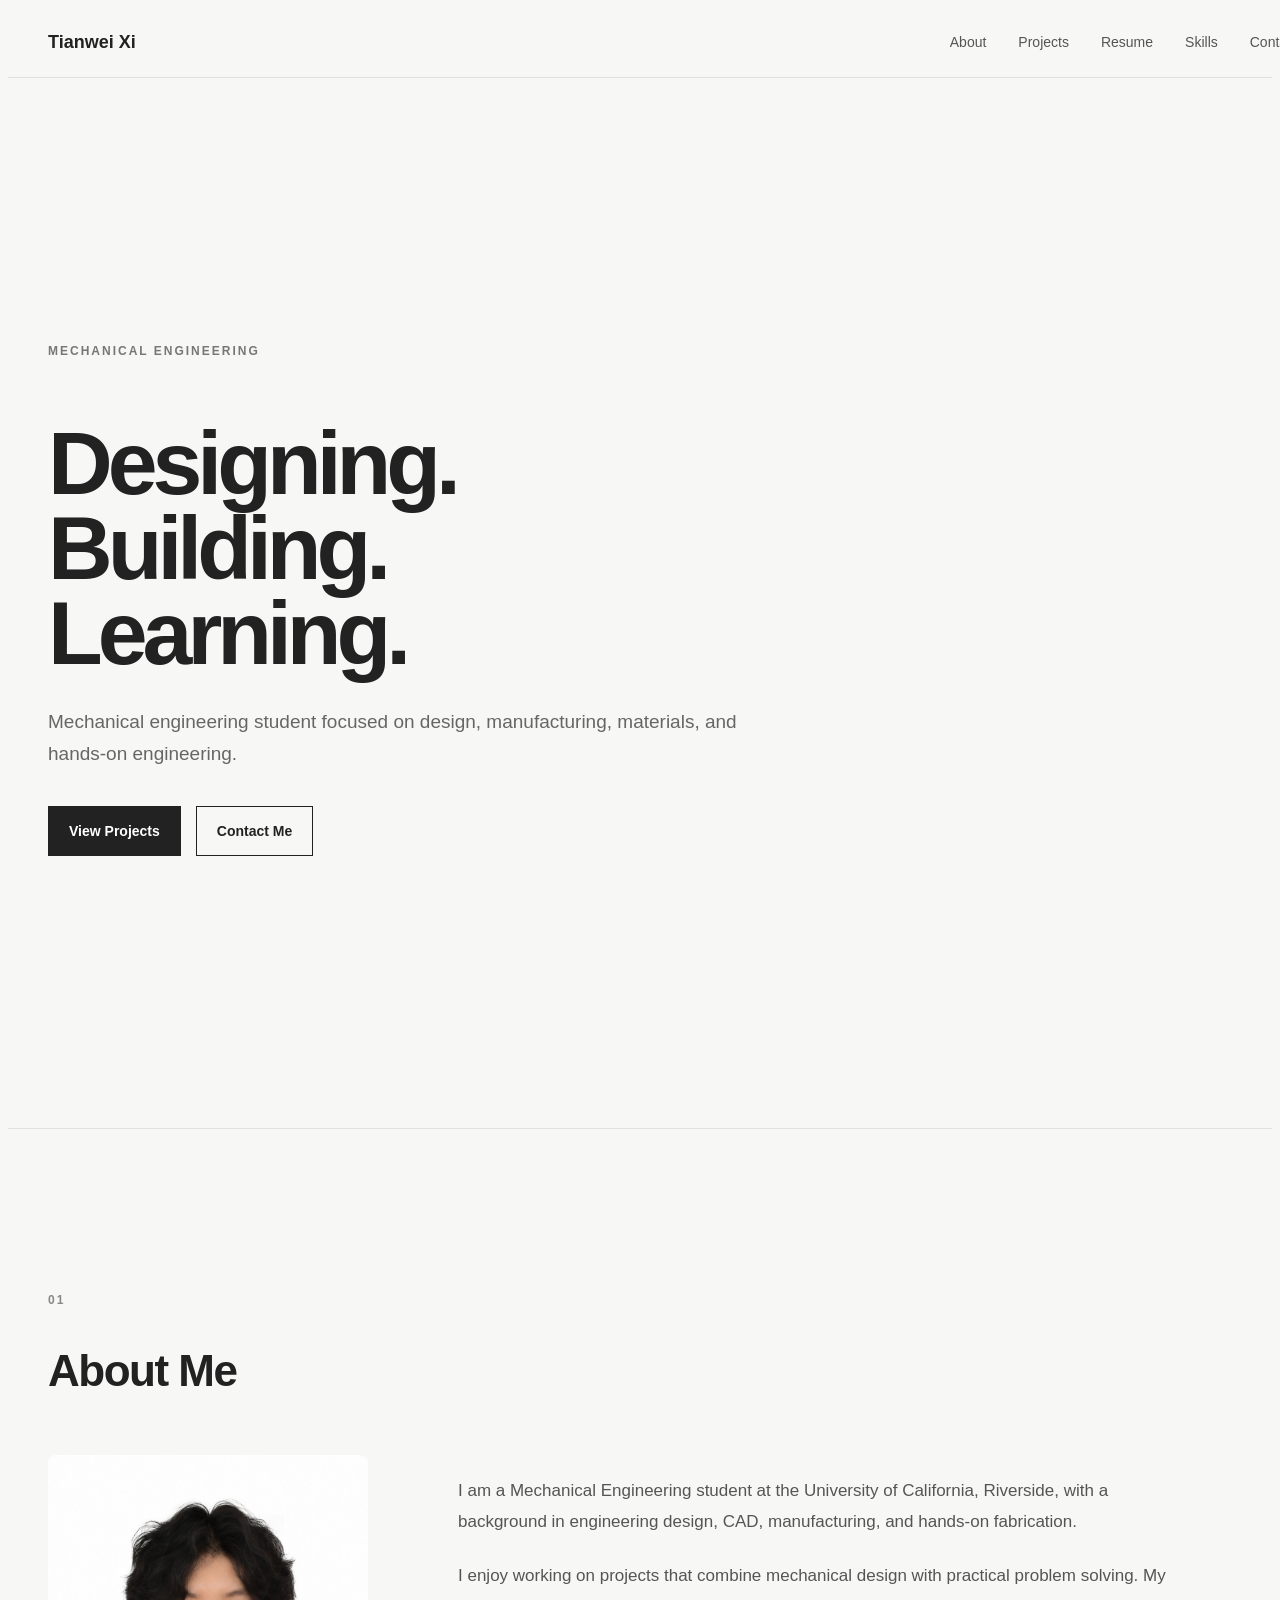
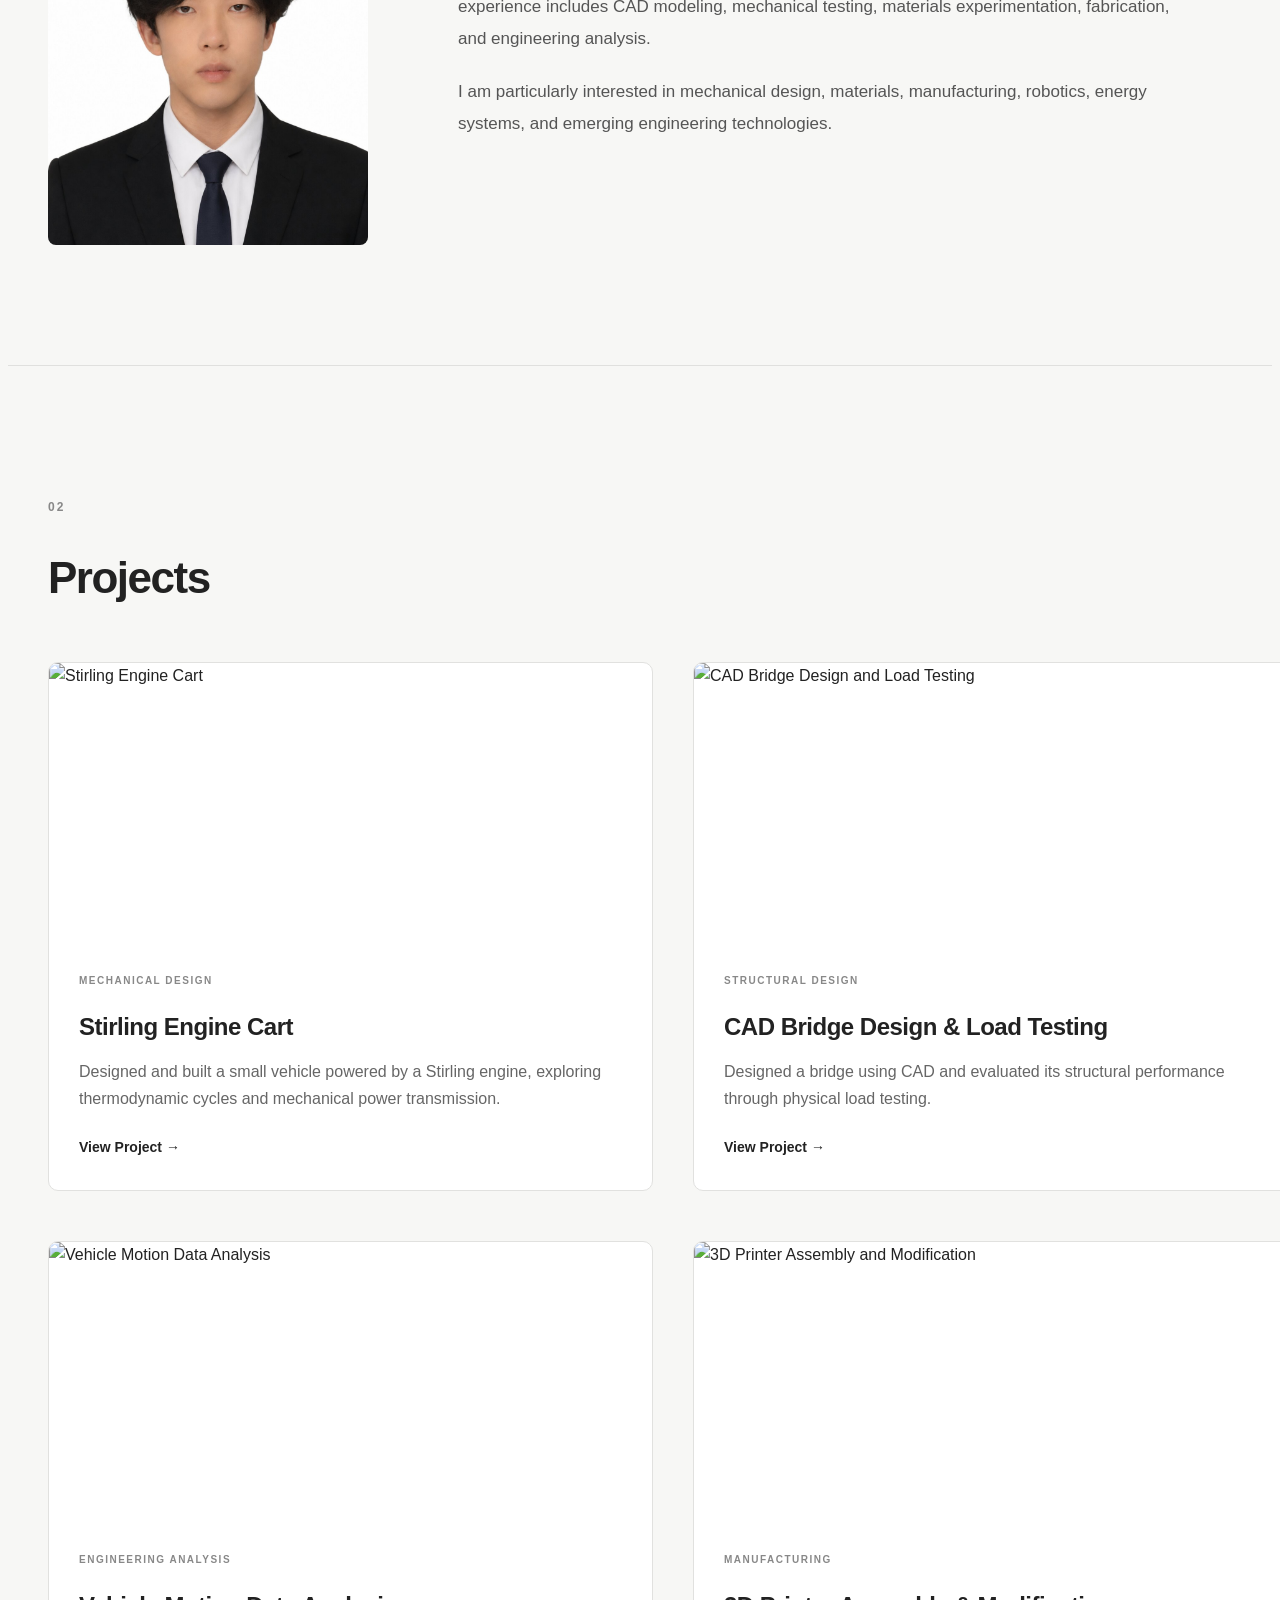
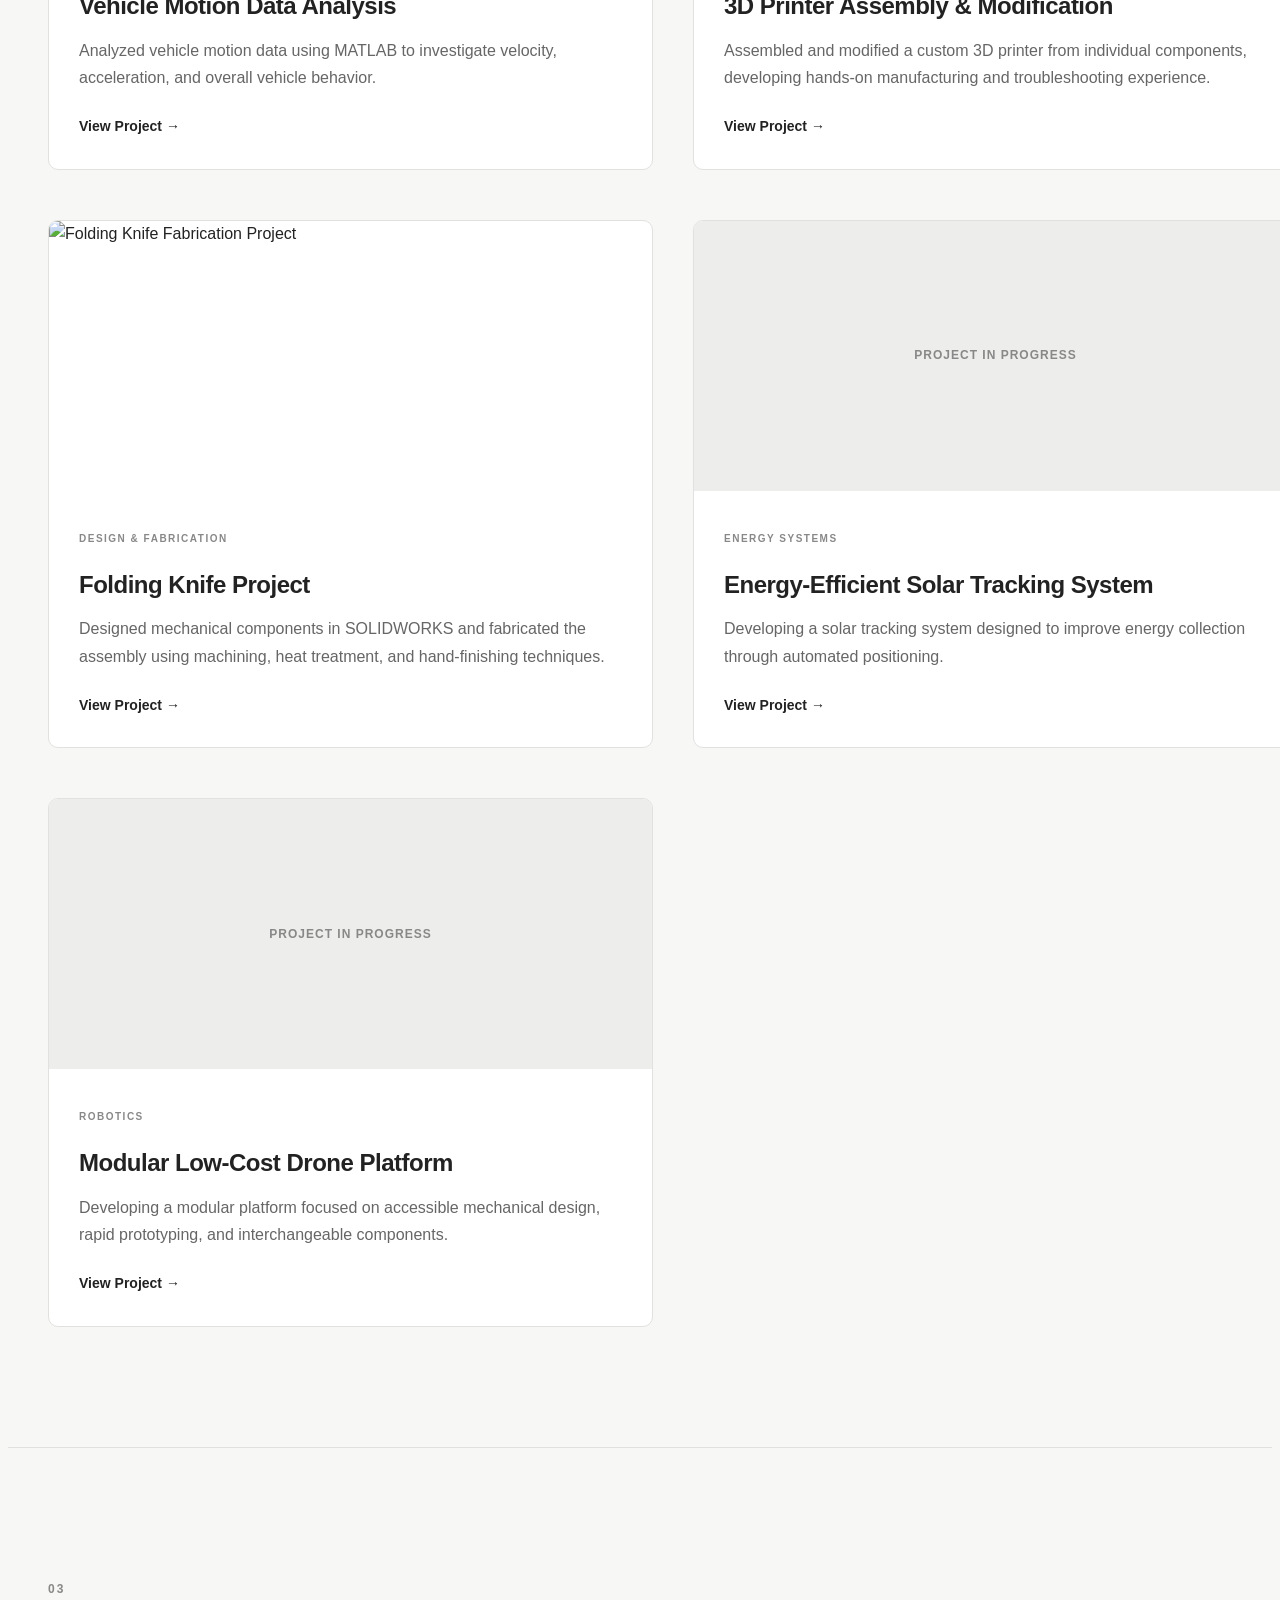
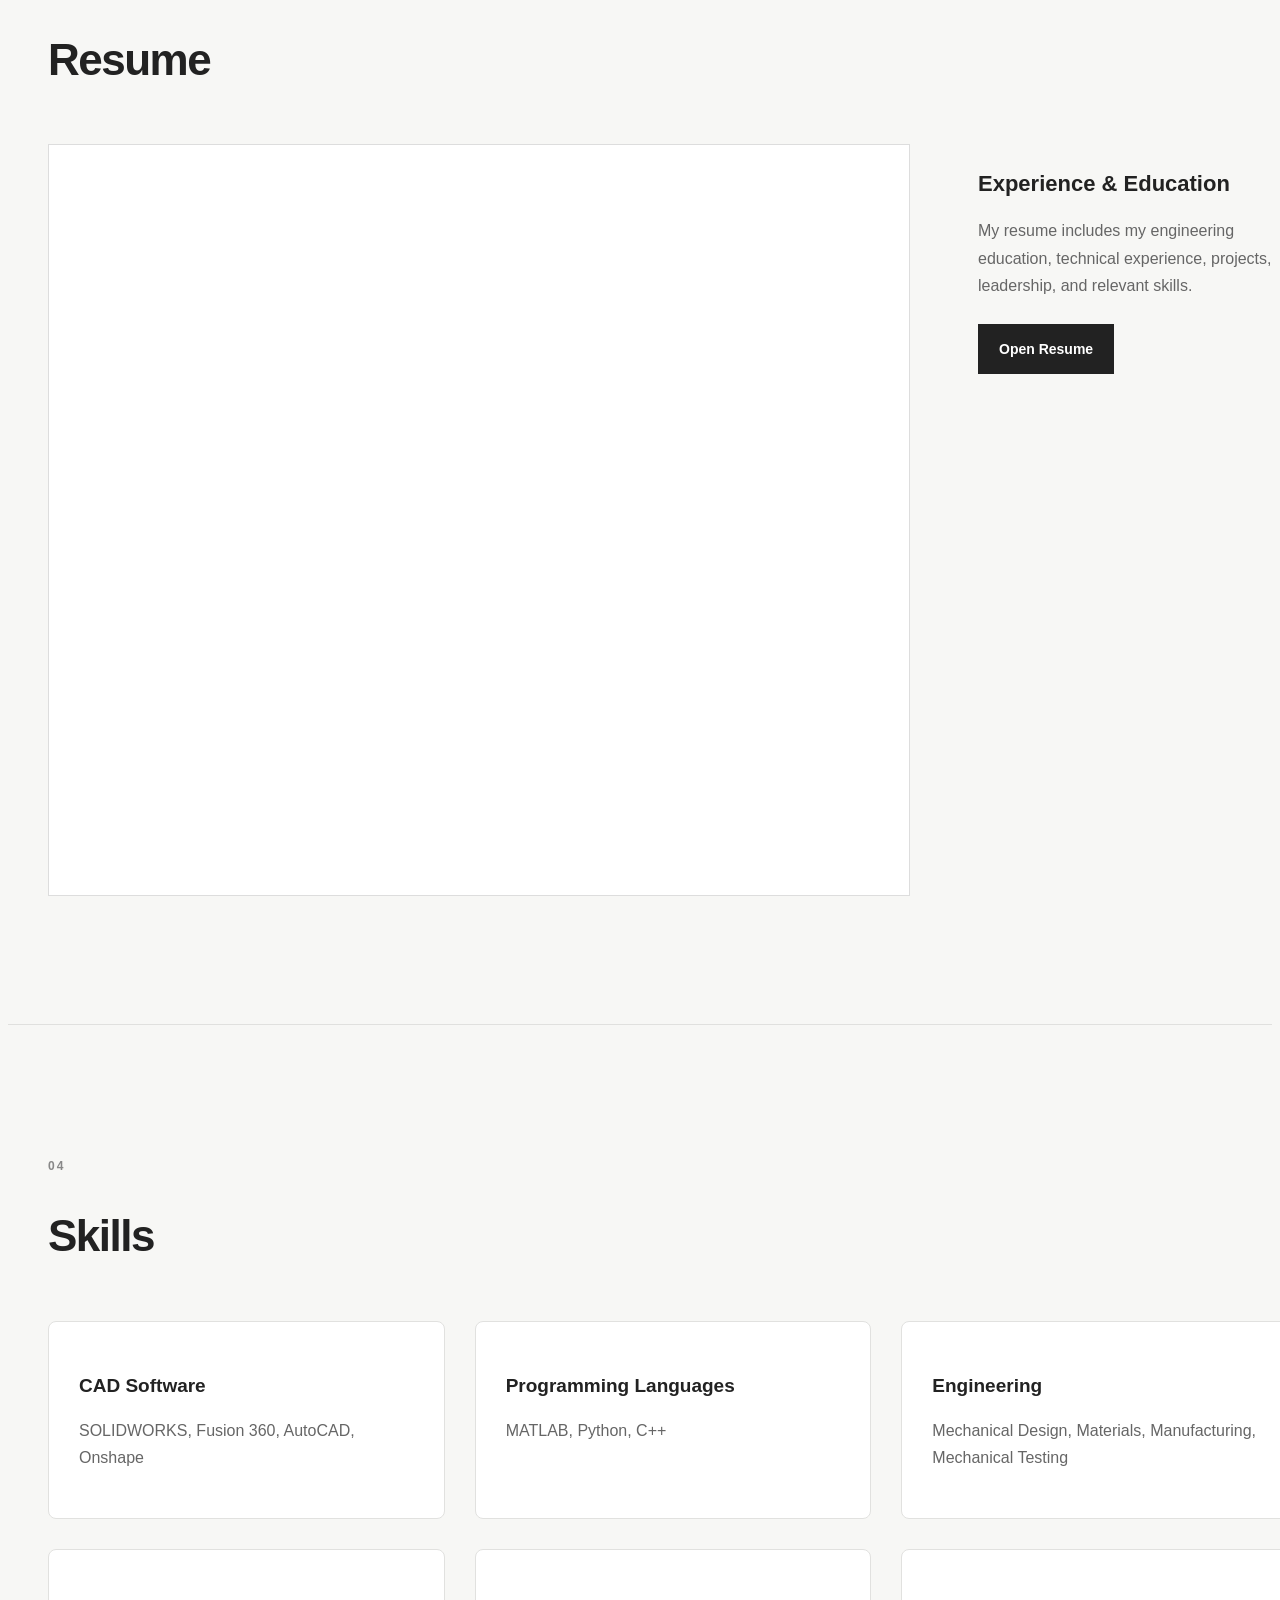
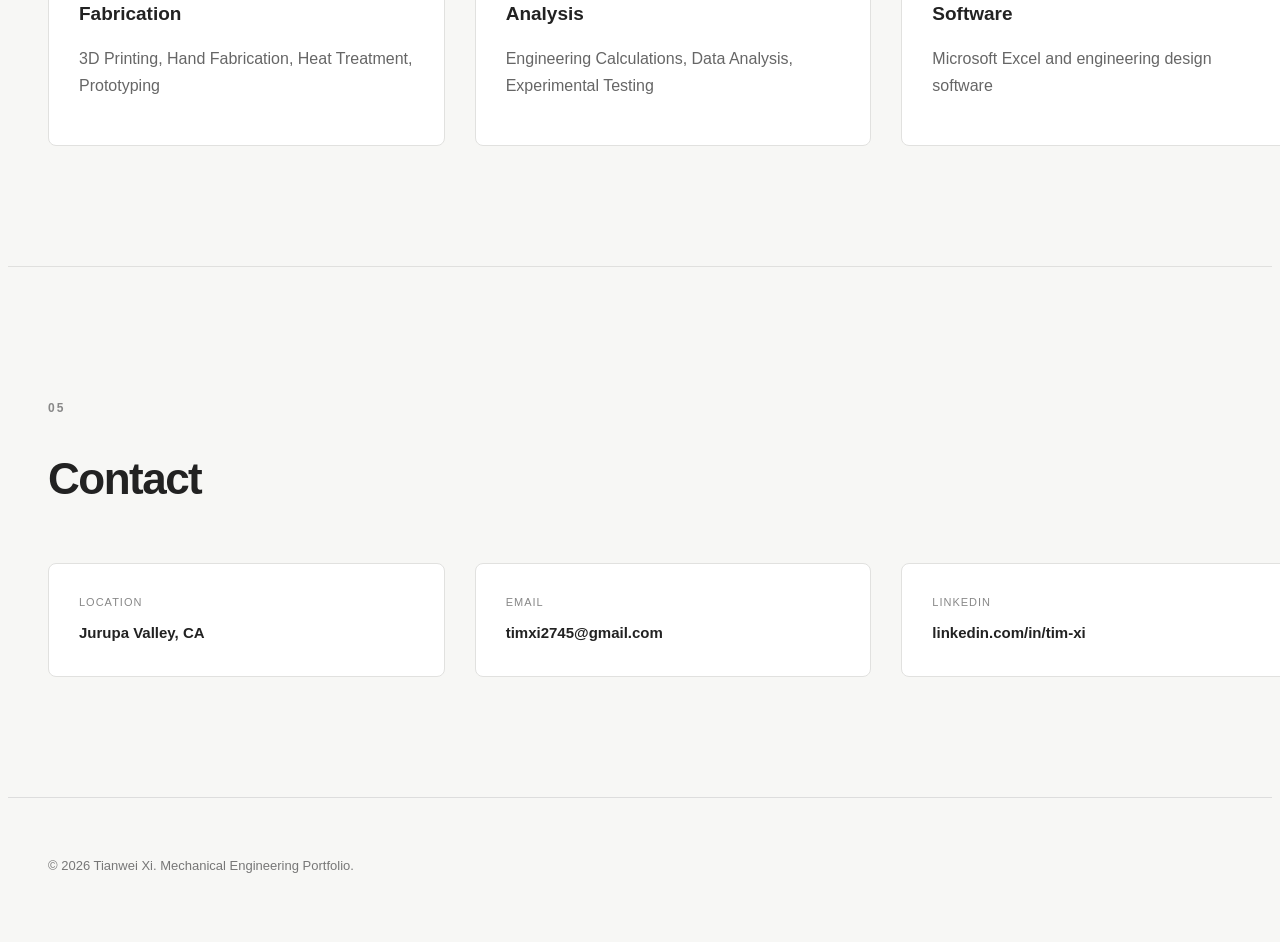
==== index.html @ 566b8630 "Update contact links in index.html" ====
<!DOCTYPE html>
<html lang="en">

<head>
    <meta charset="UTF-8">
    <meta name="viewport" content="width=device-width, initial-scale=1.0">

    <title>Tianwei Xi | Mechanical Engineering</title>

    <link rel="stylesheet" href="style.css">
</head>


<body>


    <!-- =========================
         NAVIGATION
    ========================== -->

    <nav>

        <div class="nav-container">

            <a href="#" class="logo">
                Tianwei Xi
            </a>

            <div class="nav-links">

                <a href="#about">About</a>
                <a href="#projects">Projects</a>
                <a href="#resume">Resume</a>
                <a href="#skills">Skills</a>
                <a href="#contact">Contact</a>

            </div>

        </div>

    </nav>


    <!-- =========================
         HERO
    ========================== -->

    <header class="hero">

        <div class="container">

            <div class="hero-content">

                <p class="eyebrow">
                    MECHANICAL ENGINEERING
                </p>

                <h1>
                    Designing.<br>
                    Building.<br>
                    Learning.
                </h1>

                <p class="hero-description">
                    Mechanical engineering student focused on design,
                    manufacturing, materials, and hands-on engineering.
                </p>

                <div class="hero-buttons">

                    <a href="#projects" class="button button-primary">
                        View Projects
                    </a>

                    <a href="#contact" class="button button-secondary">
                        Contact Me
                    </a>

                </div>

            </div>

        </div>

    </header>


    <main>


        <!-- =========================
             ABOUT
        ========================== -->

        <section id="about" class="about-section">

            <div class="container">

                <div class="section-heading">

                    <p class="section-number">
                        01
                    </p>

                    <h2>
                        About Me
                    </h2>

                </div>


                <div class="about-grid">


                    <div class="about-image-container">

                        <img
                            src="images/headshot.jpg"
                            alt="Tianwei Xi"
                            class="about-image"
                        >

                    </div>


                    <div class="about-text">

                        <p>
                            I am a Mechanical Engineering student at the
                            University of California, Riverside, with a
                            background in engineering design, CAD,
                            manufacturing, and hands-on fabrication.
                        </p>

                        <p>
                            I enjoy working on projects that combine
                            mechanical design with practical problem
                            solving. My experience includes CAD modeling,
                            mechanical testing, materials experimentation,
                            fabrication, and engineering analysis.
                        </p>

                        <p>
                            I am particularly interested in mechanical
                            design, materials, manufacturing, robotics,
                            energy systems, and emerging engineering
                            technologies.
                        </p>

                    </div>

                </div>

            </div>

        </section>


        <!-- =========================
             PROJECTS
        ========================== -->

        <section id="projects" class="projects-section">

            <div class="container">

                <div class="section-heading">

                    <p class="section-number">
                        02
                    </p>

                    <h2>
                        Projects
                    </h2>

                </div>


                <div class="projects-grid">


                    <!-- STIRLING ENGINE -->

                    <a
                        href="projects/stirling-engine.html"
                        class="project-card"
                    >

                        <img
                            src="images/stirling-engine.jpg"
                            alt="Stirling Engine Cart"
                        >

                        <div class="project-card-content">

                            <p class="project-category">
                                MECHANICAL DESIGN
                            </p>

                            <h3>
                                Stirling Engine Cart
                            </h3>

                            <p>
                                Designed and built a small vehicle powered
                                by a Stirling engine, exploring thermodynamic
                                cycles and mechanical power transmission.
                            </p>

                            <span class="project-link">
                                View Project →
                            </span>

                        </div>

                    </a>


                    <!-- BRIDGE -->

                    <a
                        href="projects/bridge-design.html"
                        class="project-card"
                    >

                        <img
                            src="images/bridge-design.jpg"
                            alt="CAD Bridge Design and Load Testing"
                        >

                        <div class="project-card-content">

                            <p class="project-category">
                                STRUCTURAL DESIGN
                            </p>

                            <h3>
                                CAD Bridge Design & Load Testing
                            </h3>

                            <p>
                                Designed a bridge using CAD and evaluated
                                its structural performance through physical
                                load testing.
                            </p>

                            <span class="project-link">
                                View Project →
                            </span>

                        </div>

                    </a>


                    <!-- VEHICLE MOTION -->

                    <a
                        href="projects/vehicle-motion.html"
                        class="project-card"
                    >

                        <img
                            src="images/vehicle-motion.jpg"
                            alt="Vehicle Motion Data Analysis"
                        >

                        <div class="project-card-content">

                            <p class="project-category">
                                ENGINEERING ANALYSIS
                            </p>

                            <h3>
                                Vehicle Motion Data Analysis
                            </h3>

                            <p>
                                Analyzed vehicle motion data using MATLAB
                                to investigate velocity, acceleration,
                                and overall vehicle behavior.
                            </p>

                            <span class="project-link">
                                View Project →
                            </span>

                        </div>

                    </a>


                    <!-- 3D PRINTER -->

                    <a
                        href="projects/3d-printer.html"
                        class="project-card"
                    >

                        <img
                            src="images/3d-printer.jpg"
                            alt="3D Printer Assembly and Modification"
                        >

                        <div class="project-card-content">

                            <p class="project-category">
                                MANUFACTURING
                            </p>

                            <h3>
                                3D Printer Assembly & Modification
                            </h3>

                            <p>
                                Assembled and modified a custom 3D printer
                                from individual components, developing
                                hands-on manufacturing and troubleshooting
                                experience.
                            </p>

                            <span class="project-link">
                                View Project →
                            </span>

                        </div>

                    </a>


                    <!-- FOLDING KNIFE -->

                    <a
                        href="projects/folding-knife.html"
                        class="project-card"
                    >

                        <img
                            src="images/folding-knife.jpg"
                            alt="Folding Knife Fabrication Project"
                        >

                        <div class="project-card-content">

                            <p class="project-category">
                                DESIGN & FABRICATION
                            </p>

                            <h3>
                                Folding Knife Project
                            </h3>

                            <p>
                                Designed mechanical components in
                                SOLIDWORKS and fabricated the assembly
                                using machining, heat treatment, and
                                hand-finishing techniques.
                            </p>

                            <span class="project-link">
                                View Project →
                            </span>

                        </div>

                    </a>


                    <!-- SOLAR TRACKER -->

                    <a
                        href="projects/solar-tracker.html"
                        class="project-card"
                    >

                        <div class="project-placeholder">
                            PROJECT IN PROGRESS
                        </div>

                        <div class="project-card-content">

                            <p class="project-category">
                                ENERGY SYSTEMS
                            </p>

                            <h3>
                                Energy-Efficient Solar Tracking System
                            </h3>

                            <p>
                                Developing a solar tracking system designed
                                to improve energy collection through
                                automated positioning.
                            </p>

                            <span class="project-link">
                                View Project →
                            </span>

                        </div>

                    </a>


                    <!-- DRONE -->

                    <a
                        href="projects/modular-drone.html"
                        class="project-card"
                    >

                        <div class="project-placeholder">
                            PROJECT IN PROGRESS
                        </div>

                        <div class="project-card-content">

                            <p class="project-category">
                                ROBOTICS
                            </p>

                            <h3>
                                Modular Low-Cost Drone Platform
                            </h3>

                            <p>
                                Developing a modular platform focused on
                                accessible mechanical design, rapid
                                prototyping, and interchangeable components.
                            </p>

                            <span class="project-link">
                                View Project →
                            </span>

                        </div>

                    </a>


                </div>

            </div>

        </section>


        <!-- =========================
             RESUME
        ========================== -->

        <section id="resume" class="resume-section">

            <div class="container">

                <div class="section-heading">

                    <p class="section-number">
                        03
                    </p>

                    <h2>
                        Resume
                    </h2>

                </div>


                <div class="resume-grid">

                    <div class="resume-preview">

                        <iframe
                            src="resume.pdf"
                            title="Tianwei Xi Resume"
                        ></iframe>

                    </div>


                    <div class="resume-info">

                        <h3>
                            Experience & Education
                        </h3>

                        <p>
                            My resume includes my engineering education,
                            technical experience, projects, leadership,
                            and relevant skills.
                        </p>

                        <a
                            href="resume.pdf"
                            target="_blank"
                            class="button button-primary"
                        >
                            Open Resume
                        </a>

                    </div>

                </div>

            </div>

        </section>


        <!-- =========================
             SKILLS
        ========================== -->

        <section id="skills" class="skills-section">

            <div class="container">

                <div class="section-heading">

                    <p class="section-number">
                        04
                    </p>

                    <h2>
                        Skills
                    </h2>

                </div>


                <div class="skills-grid">


                    <div class="skill-box">

                        <h3>
                            CAD Software
                        </h3>

                        <p>
                            SOLIDWORKS, Fusion 360, AutoCAD, Onshape
                        </p>

                    </div>


                    <div class="skill-box">

                        <h3>
                            Programming Languages
                        </h3>

                        <p>
                            MATLAB, Python, C++
                        </p>

                    </div>


                    <div class="skill-box">

                        <h3>
                            Engineering
                        </h3>

                        <p>
                            Mechanical Design, Materials, Manufacturing,
                            Mechanical Testing
                        </p>

                    </div>


                    <div class="skill-box">

                        <h3>
                            Fabrication
                        </h3>

                        <p>
                            3D Printing, Hand Fabrication, Heat Treatment,
                            Prototyping
                        </p>

                    </div>


                    <div class="skill-box">

                        <h3>
                            Analysis
                        </h3>

                        <p>
                            Engineering Calculations, Data Analysis,
                            Experimental Testing
                        </p>

                    </div>


                    <div class="skill-box">

                        <h3>
                            Software
                        </h3>

                        <p>
                            Microsoft Excel and engineering design software
                        </p>

                    </div>


                </div>

            </div>

        </section>


        <!-- =========================
             CONTACT
        ========================== -->

        <section id="contact" class="contact-section">

            <div class="container">

                <div class="section-heading">

                    <p class="section-number">
                        05
                    </p>

                    <h2>
                        Contact
                    </h2>

                </div>


                <div class="contact-grid">


                    <a
                        href="https://www.google.com/maps/place/Jurupa+Valley,+CA/@33.9920238,-117.5011037,18279m/data=!3m2!1e3!4b1!4m6!3m5!1s0x80dcb46627f19865:0x9295cb6b5871d666!8m2!3d33.9942737!4d-117.4971606!16s%2Fm%2F0gh6pqy?entry=ttu&g_ep=EgoyMDI2MDkyMC4wIKXMDSoASAFQAw%3D%3D"
                        class="contact-item"
                    >

                        <span>
                            Location
                        </span>

                        <strong>
                            Jurupa Valley, CA
                        </strong>

                    </a>


                    <a
                        href="mailto:timxi2745@gmail.com"
                        target="_blank"
                        class="contact-item"
                    >

                        <span>
                            Email
                        </span>

                        <strong>
                            timxi2745@gmail.com
                        </strong>

                    </a>


                    <a
                        href="https://www.linkedin.com/in/tim-xi/"
                        target="_blank"
                        class="contact-item"
                    >

                        <span>
                            LinkedIn
                        </span>

                        <strong>
                            linkedin.com/in/tim-xi
                        </strong>

                    </a>


                </div>

            </div>

        </section>


    </main>


    <!-- =========================
         FOOTER
    ========================== -->

    <footer>

        <div class="container">

            <p>
                © 2026 Tianwei Xi. Mechanical Engineering Portfolio.
            </p>

        </div>

    </footer>


</body>
</html>
---- style.css ----
```css
/* =========================
   RESET
========================= */

* {
    margin: 0;
    padding: 0;
    box-sizing: border-box;
}

html {
    scroll-behavior: smooth;
    scroll-padding-top: 80px;
}

body {
    font-family: Arial, Helvetica, sans-serif;
    color: #222;
    background: #f7f7f5;
    line-height: 1.6;
}

a {
    color: inherit;
    text-decoration: none;
}

img {
    display: block;
    max-width: 100%;
}


/* =========================
   CONTAINER
========================= */

.container {
    width: 100%;
    max-width: 1250px;
    margin: 0 auto;
    padding-left: 40px;
    padding-right: 40px;
}


/* =========================
   NAVIGATION
========================= */

nav {
    position: sticky;
    top: 0;
    z-index: 1000;

    background: rgba(247, 247, 245, 0.94);
    backdrop-filter: blur(10px);

    border-bottom: 1px solid #e0e0de;
}

.nav-container {
    width: 100%;
    max-width: 1250px;
    margin: 0 auto;

    padding: 20px 40px;

    display: flex;
    justify-content: space-between;
    align-items: center;
}

.logo {
    font-size: 18px;
    font-weight: 700;
}

.nav-links {
    display: flex;
    gap: 32px;
}

.nav-links a {
    position: relative;

    font-size: 14px;
    color: #555;

    transition: color 0.2s ease;
}

.nav-links a::after {
    content: "";

    position: absolute;
    left: 0;
    bottom: -5px;

    width: 0;
    height: 1px;

    background: #222;

    transition: width 0.2s ease;
}

.nav-links a:hover {
    color: #111;
}

.nav-links a:hover::after {
    width: 100%;
}


/* =========================
   HERO
========================= */

.hero {
    min-height: calc(100vh - 70px);

    display: flex;
    align-items: center;

    padding: 100px 0 120px;
}

.hero-content {
    max-width: 1000px;
}

.eyebrow {
    margin-bottom: 20px;

    font-size: 12px;
    font-weight: 700;

    letter-spacing: 2px;

    color: #777;
}

.hero h1 {
    margin-bottom: 30px;

    font-size: clamp(55px, 7vw, 90px);
    line-height: 0.95;

    letter-spacing: -5px;
}

.hero-description {
    max-width: 720px;

    margin-bottom: 35px;

    font-size: 19px;
    line-height: 1.7;

    color: #666;
}

.hero-buttons {
    display: flex;
    gap: 15px;
    flex-wrap: wrap;
}


/* =========================
   BUTTONS
========================= */

.button {
    display: inline-block;

    padding: 13px 20px;

    font-size: 14px;
    font-weight: 600;

    border: 1px solid #222;

    transition:
        background 0.2s ease,
        color 0.2s ease,
        transform 0.2s ease;
}

.button-primary {
    background: #222;
    color: white;
}

.button-primary:hover {
    background: #444;
    transform: translateY(-2px);
}

.button-secondary {
    background: transparent;
    color: #222;
}

.button-secondary:hover {
    background: #222;
    color: white;
    transform: translateY(-2px);
}


/* =========================
   SECTIONS
========================= */

section {
    padding: 120px 0;
}

.section-heading {
    margin-bottom: 60px;
}

.section-number {
    margin-bottom: 8px;

    font-size: 12px;
    font-weight: 700;

    letter-spacing: 2px;

    color: #888;
}

.section-heading h2 {
    font-size: 44px;
    line-height: 1.1;

    letter-spacing: -1.5px;
}


/* =========================
   ABOUT
========================= */

.about-section {
    padding-top: 150px;

    border-top: 1px solid #e0e0de;
}

.about-grid {
    display: grid;

    grid-template-columns: 320px minmax(0, 1fr);

    column-gap: 90px;

    align-items: start;
}

.about-image-container {
    width: 320px;
}

.about-image {
    width: 320px;
    height: 390px;

    object-fit: cover;

    border-radius: 8px;
}

.about-text {
    max-width: 720px;

    padding-top: 3px;
}

.about-text p {
    margin-bottom: 22px;

    font-size: 17px;
    line-height: 1.85;

    color: #555;
}


/* =========================
   PROJECTS
========================= */

.projects-section {
    border-top: 1px solid #e0e0de;
}

.projects-grid {
    display: grid;

    grid-template-columns: repeat(2, minmax(0, 1fr));

    column-gap: 40px;
    row-gap: 50px;
}

.project-card {
    overflow: hidden;

    background: white;

    border: 1px solid #e1e1df;
    border-radius: 10px;

    transition:
        transform 0.25s ease,
        box-shadow 0.25s ease;
}

.project-card:hover {
    transform: translateY(-5px);

    box-shadow:
        0 15px 35px rgba(0, 0, 0, 0.08);
}

.project-card img,
.project-placeholder {
    width: 100%;
    height: 270px;

    object-fit: cover;
}

.project-placeholder {
    display: flex;
    align-items: center;
    justify-content: center;

    background: #ededeb;

    font-size: 12px;
    font-weight: 600;
    letter-spacing: 1px;

    color: #888;
}

.project-card-content {
    padding: 30px;
}

.project-category {
    margin-bottom: 10px;

    font-size: 10px;
    font-weight: 700;

    letter-spacing: 1.5px;

    color: #888;
}

.project-card h3 {
    margin-bottom: 12px;

    font-size: 24px;
    line-height: 1.2;

    letter-spacing: -0.5px;
}

.project-card p:not(.project-category) {
    margin-bottom: 22px;

    color: #666;
    line-height: 1.7;
}

.project-link {
    font-size: 14px;
    font-weight: 600;
}


/* =========================
   RESUME
========================= */

.resume-section {
    border-top: 1px solid #e0e0de;
}

.resume-grid {
    display: grid;

    grid-template-columns: minmax(0, 1fr) 320px;

    gap: 70px;

    align-items: start;
}

.resume-preview iframe {
    width: 100%;
    height: 750px;

    border: 1px solid #ddd;

    background: white;
}

.resume-info {
    max-width: 320px;
}

.resume-info h3 {
    margin-bottom: 15px;

    font-size: 22px;
}

.resume-info p {
    margin-bottom: 25px;

    color: #666;
    line-height: 1.7;
}


/* =========================
   SKILLS
========================= */

.skills-section {
    border-top: 1px solid #e0e0de;
}

.skills-grid {
    display: grid;

    grid-template-columns: repeat(3, minmax(0, 1fr));

    gap: 30px;
}

.skill-box {
    padding: 30px;

    background: white;

    border: 1px solid #e1e1df;
    border-radius: 8px;
}

.skill-box h3 {
    margin-bottom: 12px;

    font-size: 19px;
}

.skill-box p {
    color: #666;
    line-height: 1.7;
}

.skill-box {
    transition: transform 0.25s ease, box-shadow 0.25s ease;
}

.skill-box:hover {
    transform: translateY(-5px);
    box-shadow: 0 10px 25px rgba(0, 0, 0, 0.08);
}

/* =========================
   CONTACT
========================= */

.contact-section {
    border-top: 1px solid #e0e0de;
}

.contact-grid {
    display: grid;

    grid-template-columns: repeat(3, minmax(0, 1fr));

    gap: 30px;
}

.contact-item {
    padding: 30px;

    background: white;

    border: 1px solid #e1e1df;
    border-radius: 8px;

    transition:
        transform 0.2s ease,
        box-shadow 0.2s ease;
}

.contact-item:hover {
    transform: translateY(-3px);

    box-shadow:
        0 10px 25px rgba(0, 0, 0, 0.06);
}

.contact-item span {
    display: block;

    margin-bottom: 8px;

    font-size: 11px;
    text-transform: uppercase;
    letter-spacing: 1px;

    color: #888;
}

.contact-item strong {
    font-size: 15px;
}


/* =========================
   PROJECT PAGES
========================= */

.project-page {
    width: 100%;
    max-width: 1250px;

    margin: 0 auto;

    padding: 80px 40px 110px;
}

.project-page-header {
    max-width: 1000px;

    margin-bottom: 65px;
}

.project-page-header .eyebrow {
    margin-bottom: 18px;
}

.project-page-header h1 {
    margin-bottom: 22px;

    font-size: clamp(48px, 7vw, 78px);
    line-height: 1;

    letter-spacing: -4px;
}

.project-subtitle {
    max-width: 750px;

    font-size: 19px;
    line-height: 1.7;

    color: #666;
}

.project-main-image {
    width: 100%;

    max-height: 600px;

    margin-bottom: 65px;

    object-fit: cover;

    border-radius: 10px;
}

.project-placeholder-large {
    width: 100%;
    height: 450px;

    margin-bottom: 65px;

    display: flex;
    align-items: center;
    justify-content: center;

    background: #ededeb;

    border-radius: 10px;

    color: #777;
}

.project-details {
    display: grid;

    grid-template-columns: repeat(3, 1fr);

    margin: 60px 0;

    border-top: 1px solid #ccc;
    border-bottom: 1px solid #ccc;
}

.project-detail {
    padding: 22px;

    border-right: 1px solid #ccc;
}

.project-detail:last-child {
    border-right: none;
}

.project-detail span {
    display: block;

    margin-bottom: 5px;

    font-size: 11px;
    text-transform: uppercase;
    letter-spacing: 1px;

    color: #888;
}

.project-detail strong {
    font-size: 15px;
}

.project-page-content {
    max-width: 850px;
}

.project-page section {
    margin-bottom: 60px;

    padding: 0;
}

.project-page section h2 {
    margin-bottom: 18px;

    font-size: 29px;
    line-height: 1.2;

    letter-spacing: -0.8px;
}

.project-page section p {
    color: #555;

    line-height: 1.8;
}

.project-page ul {
    padding-left: 20px;

    color: #555;

    line-height: 1.8;
}

.project-page li + li {
    margin-top: 8px;
}

.project-gallery {
    display: grid;

    grid-template-columns: repeat(2, minmax(0, 1fr));

    gap: 25px;

    margin-top: 30px;
}

.project-gallery img {
    width: 100%;

    border-radius: 8px;
}


/* BACK BUTTON — BOTTOM OF PROJECT PAGE */

.back-link {
    display: inline-block;

    margin-top: 25px;

    padding: 13px 20px;

    border: 1px solid #222;

    font-size: 14px;
    font-weight: 600;

    transition:
        background 0.2s ease,
        color 0.2s ease,
        transform 0.2s ease;
}

.back-link:hover {
    background: #222;
    color: white;

    transform: translateX(-3px);
}


/* =========================
   FOOTER
========================= */

footer {
    padding: 45px 0;

    border-top: 1px solid #ddd;

    color: #777;

    font-size: 13px;
}


/* =========================
   TABLET
========================= */

@media (max-width: 950px) {

    .container {
        padding-left: 30px;
        padding-right: 30px;
    }

    .nav-container {
        padding-left: 30px;
        padding-right: 30px;
    }

    .about-grid {
        grid-template-columns: 280px minmax(0, 1fr);

        column-gap: 55px;
    }

    .about-image-container,
    .about-image {
        width: 280px;
    }

    .about-image {
        height: 350px;
    }

    .resume-grid {
        grid-template-columns: minmax(0, 1fr) 280px;

        gap: 40px;
    }

    .skills-grid {
        grid-template-columns: repeat(2, minmax(0, 1fr));
    }
}


/* =========================
   MOBILE
========================= */

@media (max-width: 700px) {

    .container {
        padding-left: 20px;
        padding-right: 20px;
    }

    .nav-container {
        padding: 18px 20px;
    }

    .nav-links {
        gap: 14px;
    }

    .nav-links a {
        font-size: 12px;
    }

    section {
        padding: 85px 0;
    }

    .about-section {
        padding-top: 100px;
    }

    .section-heading {
        margin-bottom: 40px;
    }

    .section-heading h2 {
        font-size: 36px;
    }

    .hero {
        min-height: auto;

        padding: 100px 0 110px;
    }

    .hero h1 {
        font-size: clamp(48px, 14vw, 70px);

        letter-spacing: -3px;
    }

    .hero-description {
        font-size: 17px;
    }

    .about-grid {
        grid-template-columns: 1fr;

        gap: 40px;
    }

    .about-image-container {
        width: 100%;
    }

    .about-image {
        width: 100%;
        max-width: 320px;

        height: 380px;
    }

    .projects-grid {
        grid-template-columns: 1fr;

        gap: 30px;
    }

    .project-card img,
    .project-placeholder {
        height: 240px;
    }

    .resume-grid {
        grid-template-columns: 1fr;

        gap: 40px;
    }

    .resume-info {
        max-width: none;
    }

    .resume-preview iframe {
        height: 650px;
    }

    .skills-grid {
        grid-template-columns: 1fr;
    }

    .contact-grid {
        grid-template-columns: 1fr;
    }

    .project-page {
        padding: 60px 20px 90px;
    }

    .project-page-header h1 {
        font-size: clamp(42px, 12vw, 60px);

        letter-spacing: -3px;
    }

    .project-details {
        grid-template-columns: 1fr;
    }

    .project-detail {
        border-right: none;
        border-bottom: 1px solid #ccc;
    }

    .project-detail:last-child {
        border-bottom: none;
    }

    .project-gallery {
        grid-template-columns: 1fr;
    }
}
```
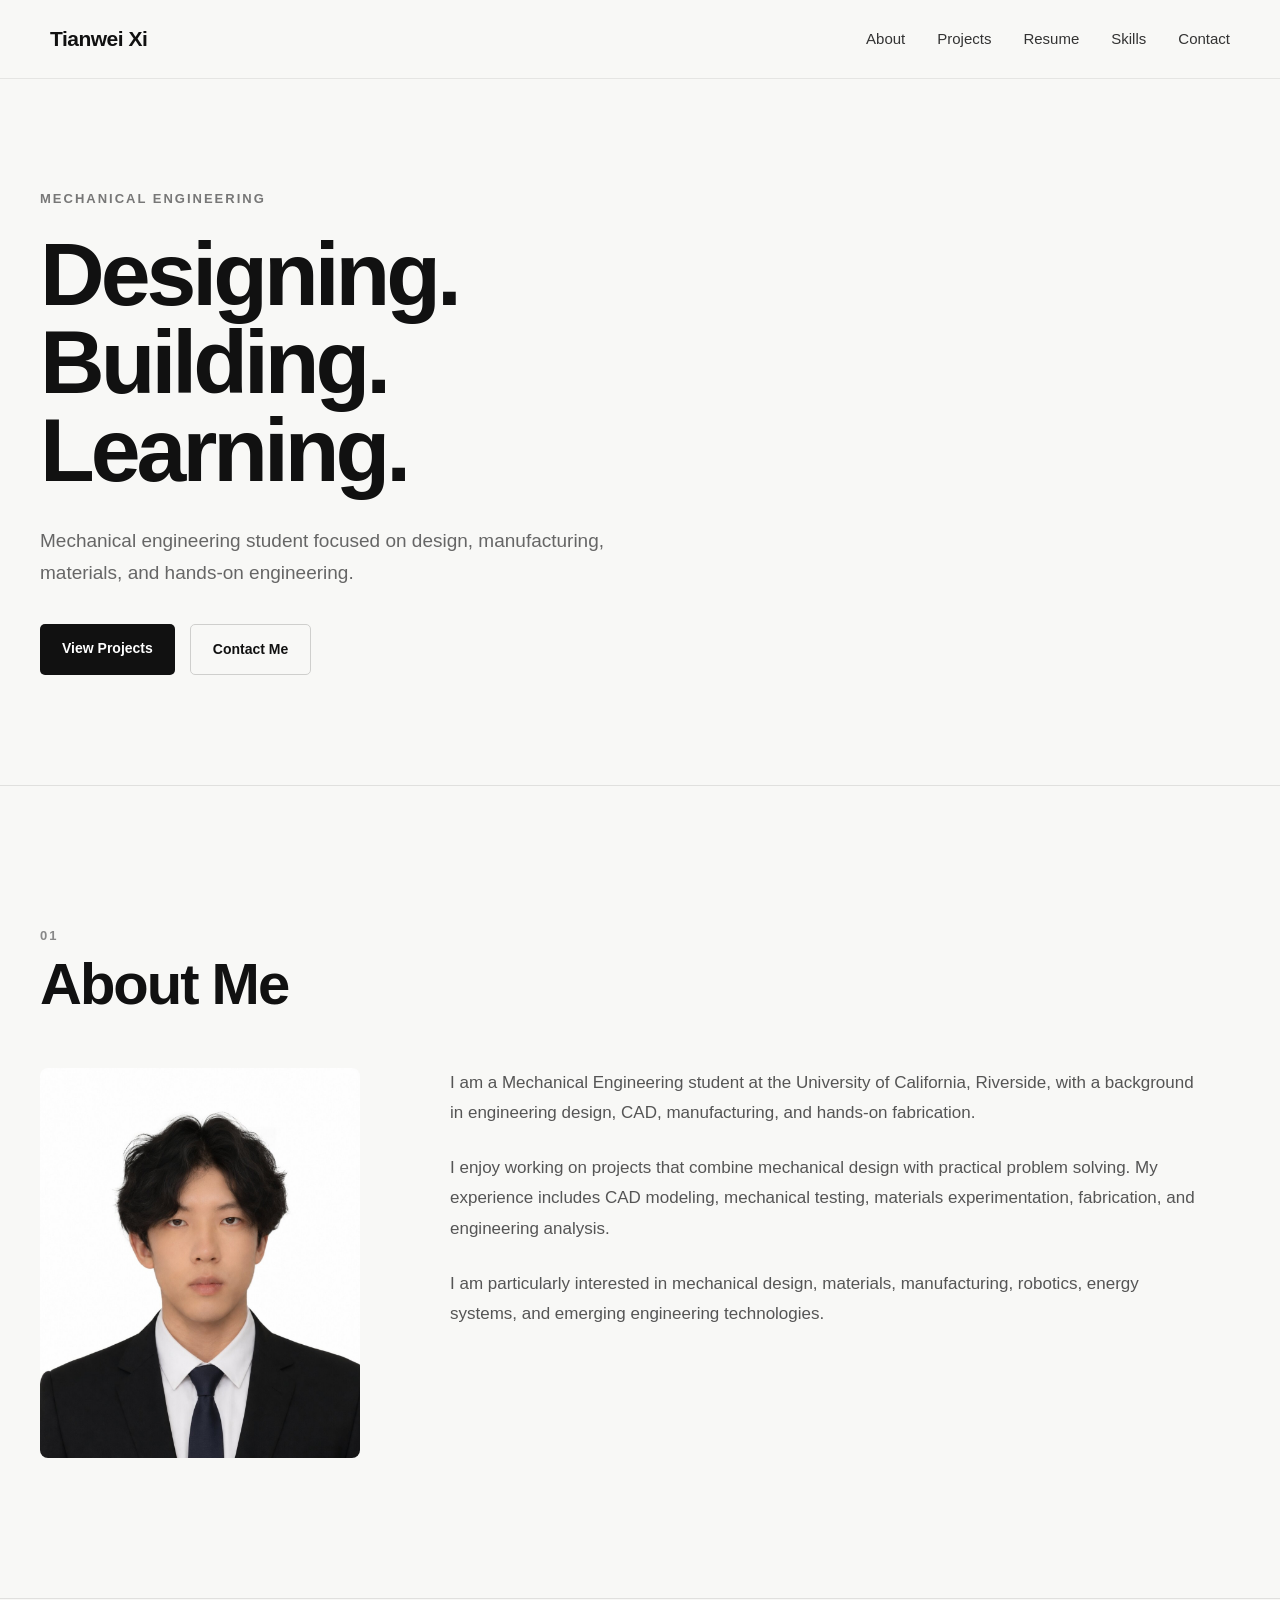
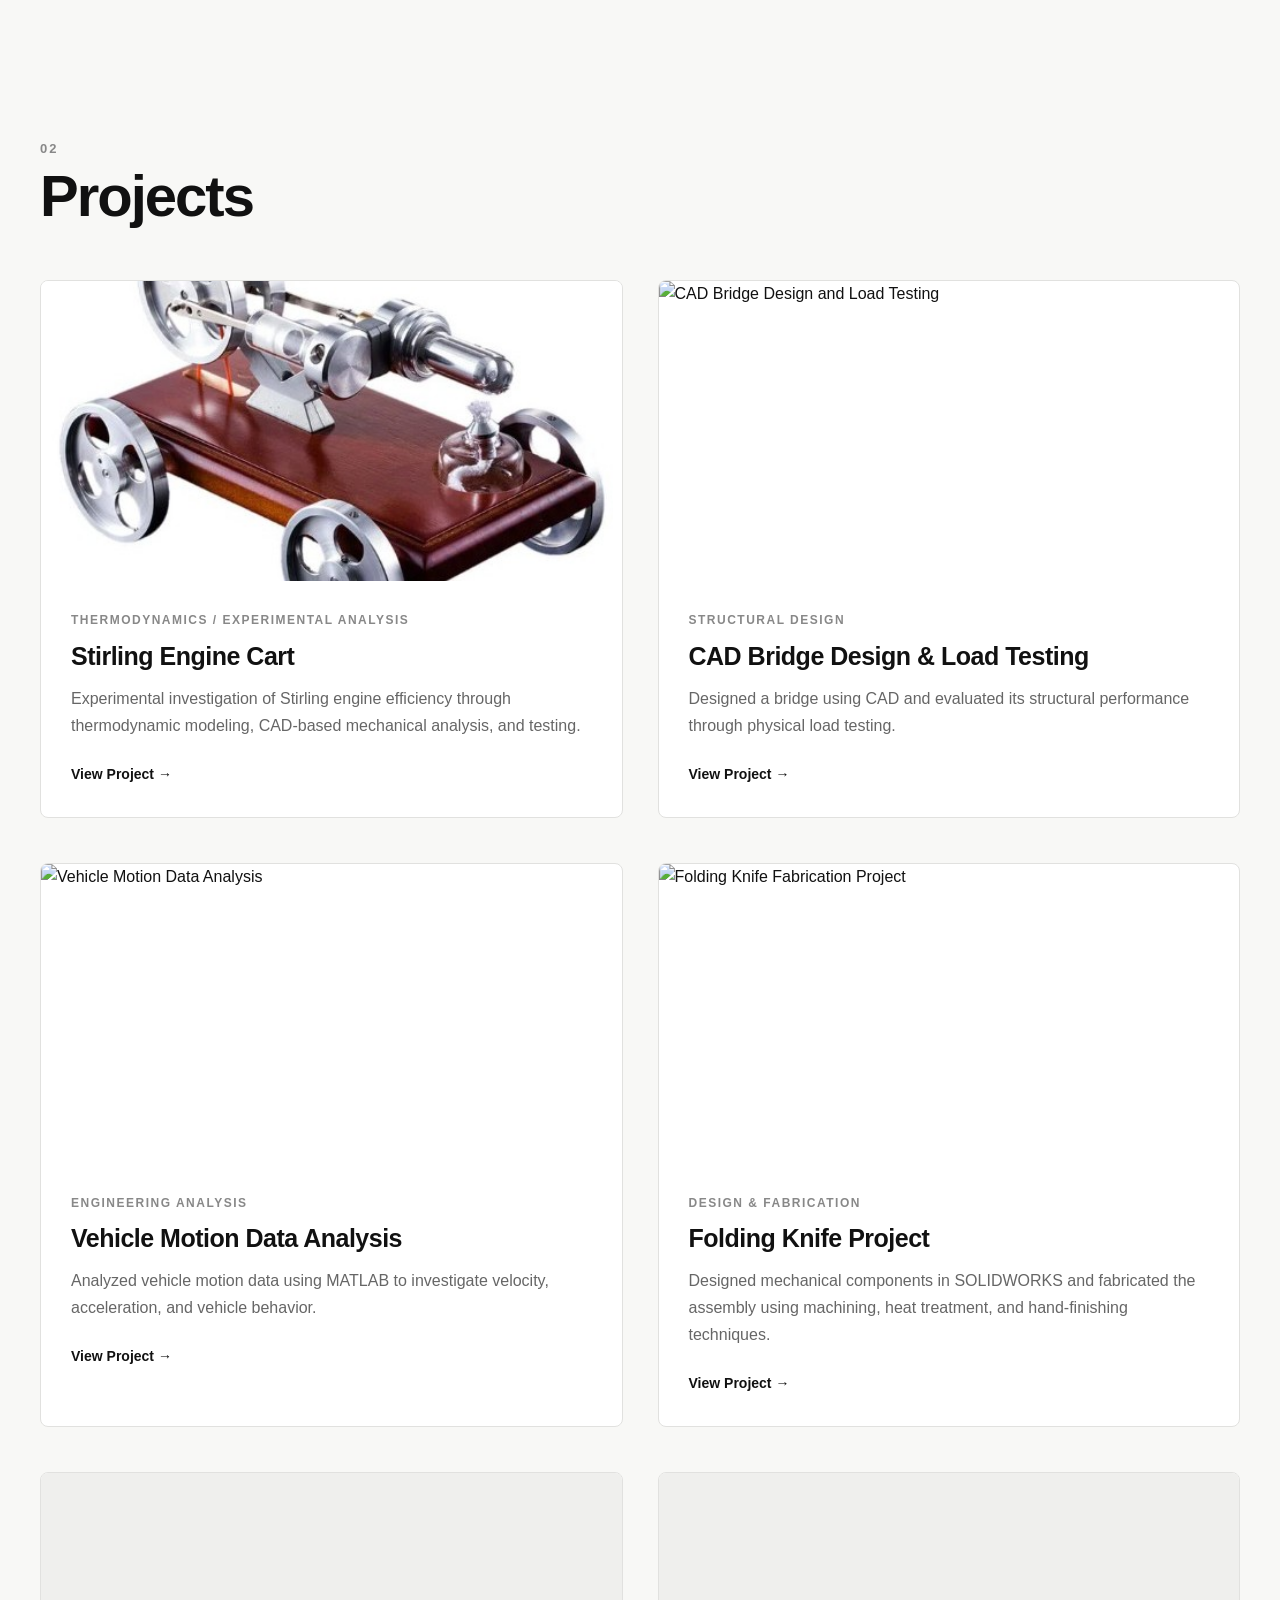
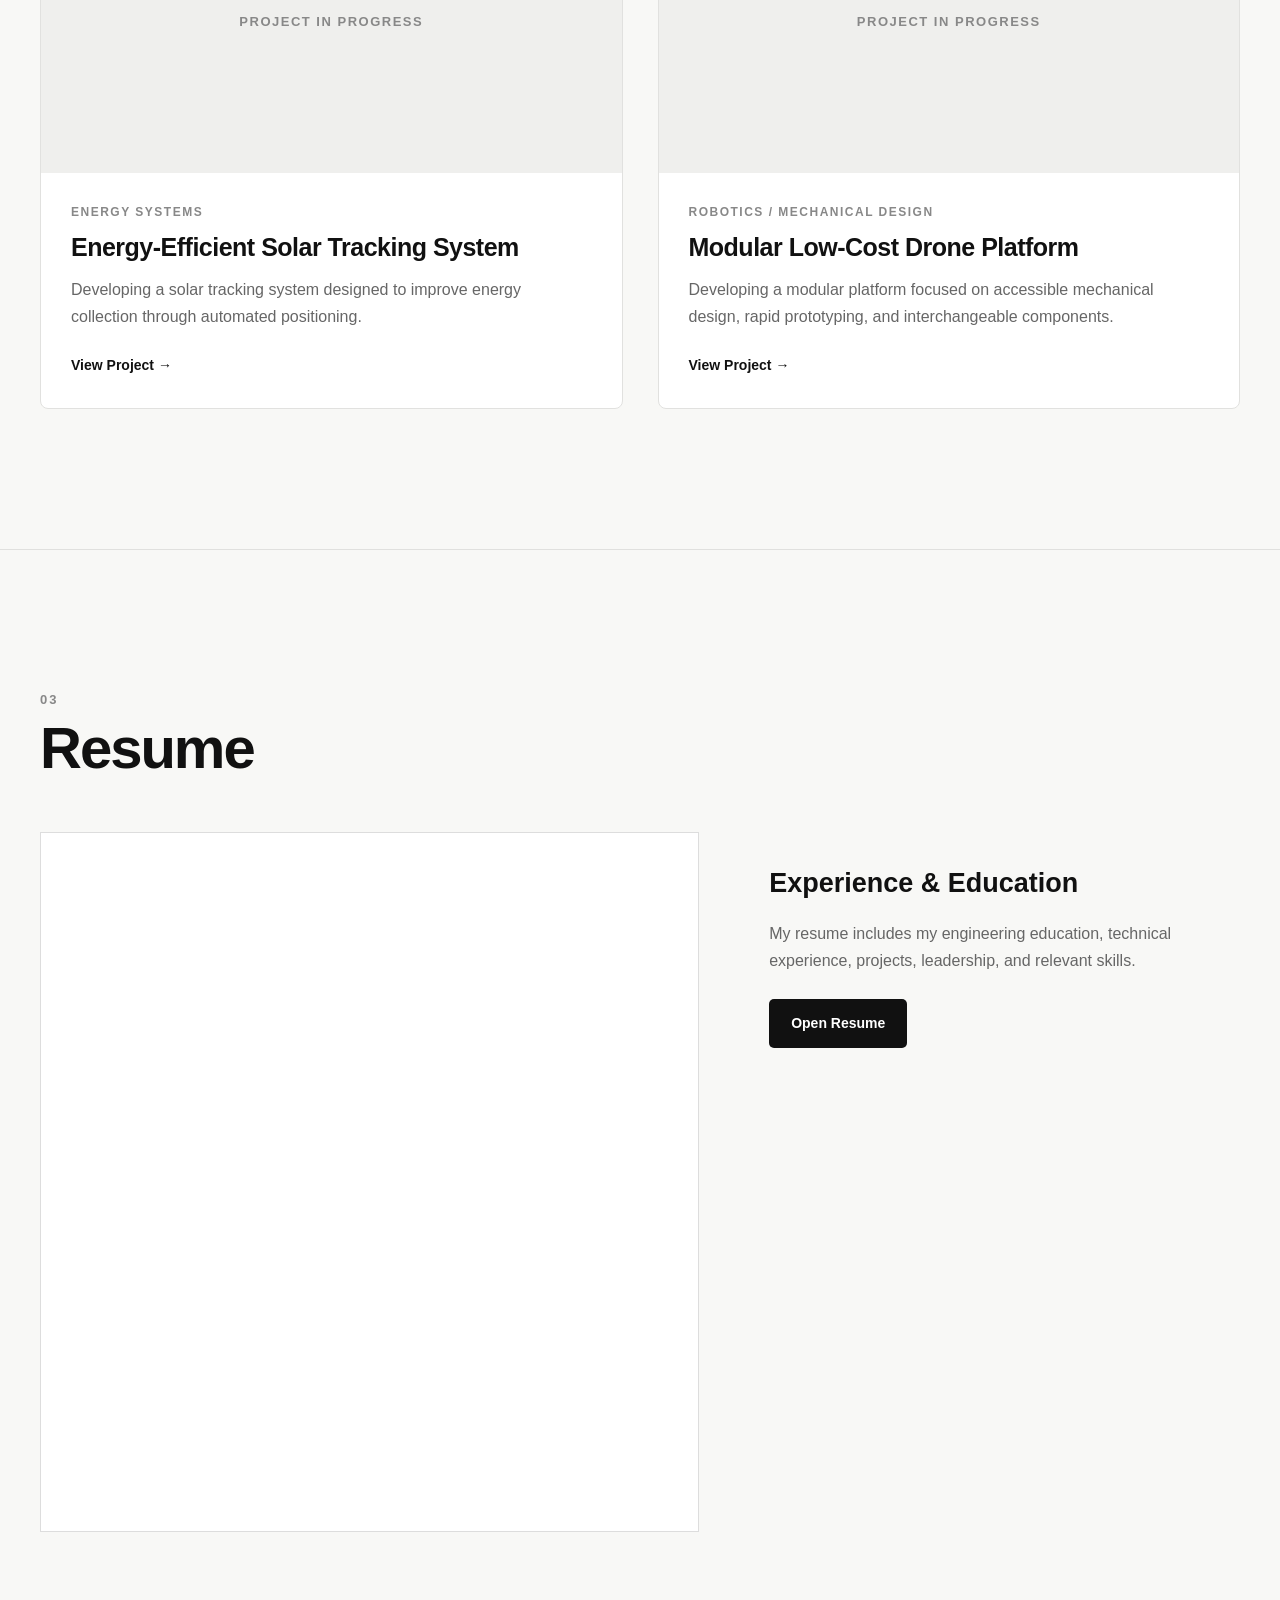
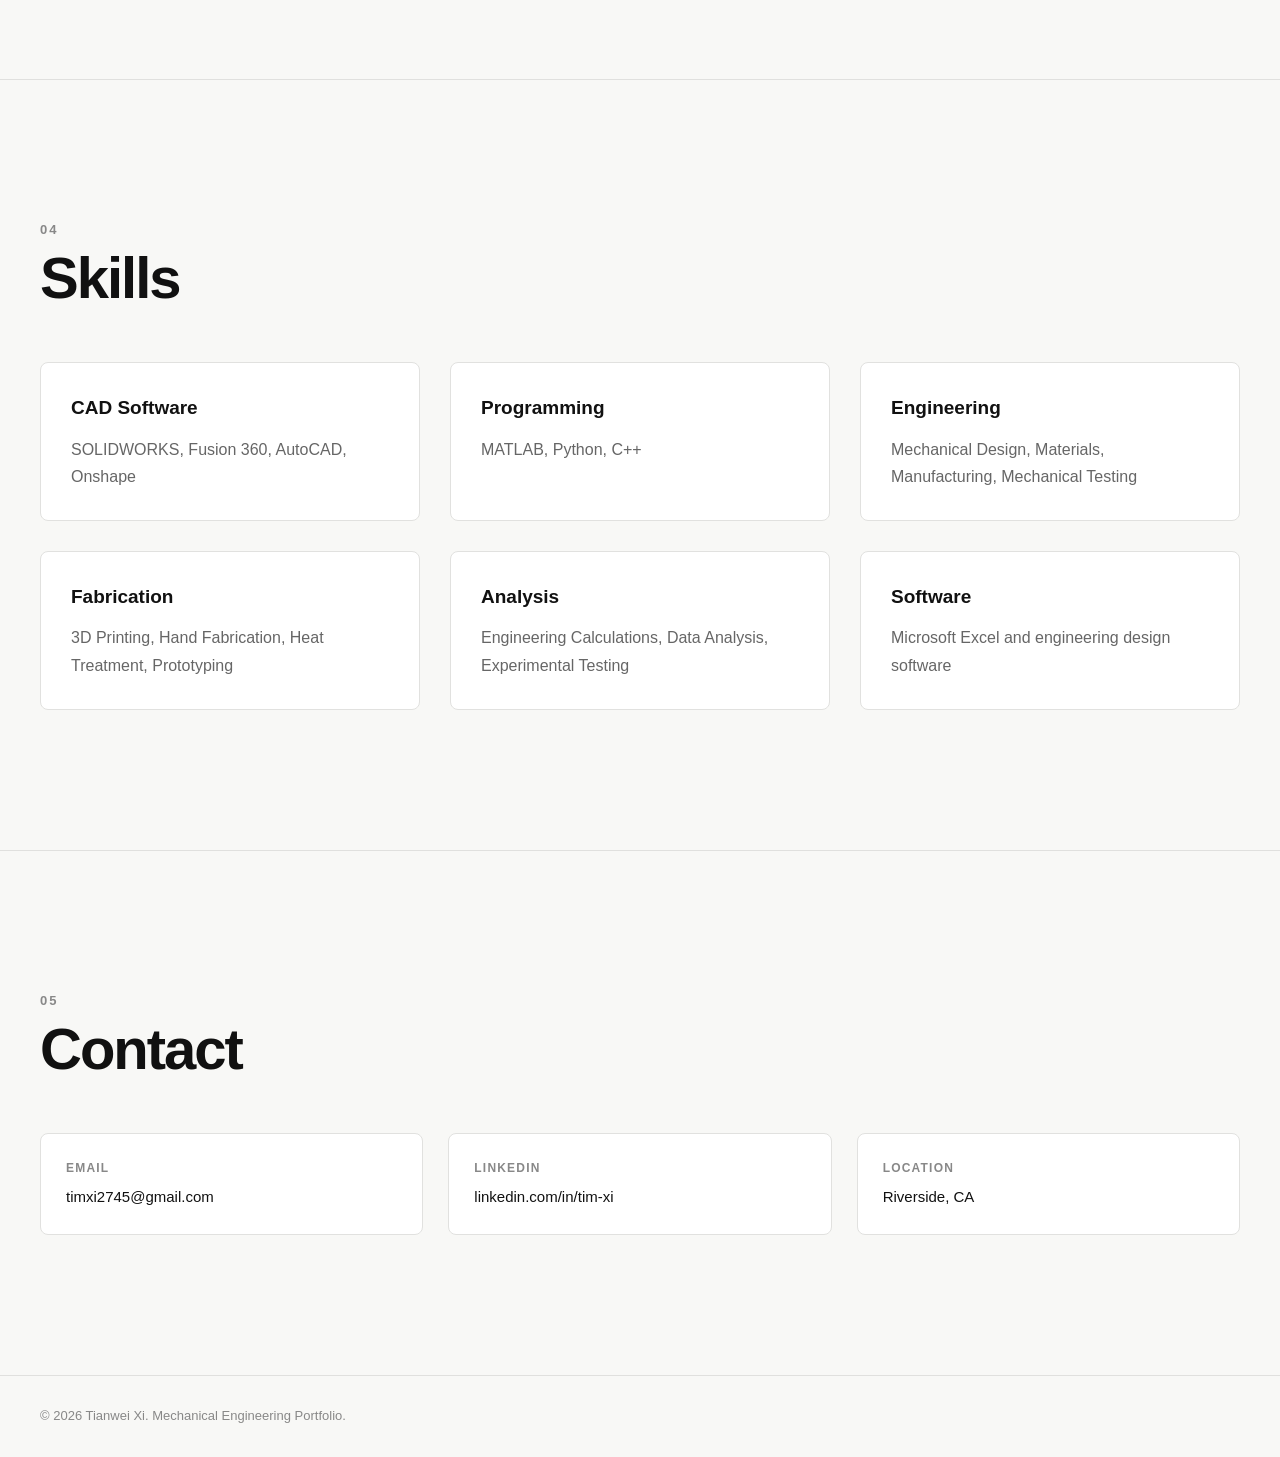
==== commit 6679d6af: "Refactor project details and contact information Updated project descriptions and links in index.htm" ====
--- a/index.html
+++ b/index.html
@@ -10,16 +10,13 @@
     <link rel="stylesheet" href="style.css">
 </head>
 
-
 <body>
-
 
     <!-- =========================
          NAVIGATION
     ========================== -->
 
     <nav>
-
         <div class="nav-container">
 
             <a href="#" class="logo">
@@ -27,17 +24,14 @@
             </a>
 
             <div class="nav-links">
-
                 <a href="#about">About</a>
                 <a href="#projects">Projects</a>
                 <a href="#resume">Resume</a>
                 <a href="#skills">Skills</a>
                 <a href="#contact">Contact</a>
-
             </div>
 
         </div>
-
     </nav>
 
 
@@ -87,7 +81,6 @@
 
     <main>
 
-
         <!-- =========================
              ABOUT
         ========================== -->
@@ -110,7 +103,6 @@
 
 
                 <div class="about-grid">
-
 
                     <div class="about-image-container">
 
@@ -195,7 +187,7 @@
                         <div class="project-card-content">
 
                             <p class="project-category">
-                                MECHANICAL DESIGN
+                                THERMODYNAMICS / EXPERIMENTAL ANALYSIS
                             </p>
 
                             <h3>
@@ -203,9 +195,9 @@
                             </h3>
 
                             <p>
-                                Designed and built a small vehicle powered
-                                by a Stirling engine, exploring thermodynamic
-                                cycles and mechanical power transmission.
+                                Experimental investigation of Stirling engine
+                                efficiency through thermodynamic modeling,
+                                CAD-based mechanical analysis, and testing.
                             </p>
 
                             <span class="project-link">
@@ -225,7 +217,7 @@
                     >
 
                         <img
-                            src="images/bridge-design.jpg"
+                            src="images/bridge.jpg"
                             alt="CAD Bridge Design and Load Testing"
                         >
 
@@ -262,7 +254,7 @@
                     >
 
                         <img
-                            src="images/vehicle-motion.jpg"
+                            src="images/vehicle-matlab.jpg"
                             alt="Vehicle Motion Data Analysis"
                         >
 
@@ -279,45 +271,7 @@
                             <p>
                                 Analyzed vehicle motion data using MATLAB
                                 to investigate velocity, acceleration,
-                                and overall vehicle behavior.
-                            </p>
-
-                            <span class="project-link">
-                                View Project →
-                            </span>
-
-                        </div>
-
-                    </a>
-
-
-                    <!-- 3D PRINTER -->
-
-                    <a
-                        href="projects/3d-printer.html"
-                        class="project-card"
-                    >
-
-                        <img
-                            src="images/3d-printer.jpg"
-                            alt="3D Printer Assembly and Modification"
-                        >
-
-                        <div class="project-card-content">
-
-                            <p class="project-category">
-                                MANUFACTURING
-                            </p>
-
-                            <h3>
-                                3D Printer Assembly & Modification
-                            </h3>
-
-                            <p>
-                                Assembled and modified a custom 3D printer
-                                from individual components, developing
-                                hands-on manufacturing and troubleshooting
-                                experience.
+                                and vehicle behavior.
                             </p>
 
                             <span class="project-link">
@@ -403,7 +357,7 @@
                     </a>
 
 
-                    <!-- DRONE -->
+                    <!-- MODULAR DRONE -->
 
                     <a
                         href="projects/modular-drone.html"
@@ -417,7 +371,7 @@
                         <div class="project-card-content">
 
                             <p class="project-category">
-                                ROBOTICS
+                                ROBOTICS / MECHANICAL DESIGN
                             </p>
 
                             <h3>
@@ -437,7 +391,6 @@
                         </div>
 
                     </a>
-
 
                 </div>
 
@@ -548,7 +501,7 @@
                     <div class="skill-box">
 
                         <h3>
-                            Programming Languages
+                            Programming
                         </h3>
 
                         <p>
@@ -612,7 +565,6 @@
 
                     </div>
 
-
                 </div>
 
             </div>
@@ -645,7 +597,43 @@
 
 
                     <a
-                        href="https://www.google.com/maps/place/Jurupa+Valley,+CA/@33.9920238,-117.5011037,18279m/data=!3m2!1e3!4b1!4m6!3m5!1s0x80dcb46627f19865:0x9295cb6b5871d666!8m2!3d33.9942737!4d-117.4971606!16s%2Fm%2F0gh6pqy?entry=ttu&g_ep=EgoyMDI2MDkyMC4wIKXMDSoASAFQAw%3D%3D"
+                        href="mailto:timxi2745@gmail.com"
+                        class="contact-item"
+                    >
+
+                        <span>
+                            Email
+                        </span>
+
+                        <strong>
+                            timxi2745@gmail.com
+                        </strong>
+
+                    </a>
+
+
+                    <a
+                        href="https://www.linkedin.com/in/tim-xi/"
+                        target="_blank"
+                        rel="noopener noreferrer"
+                        class="contact-item"
+                    >
+
+                        <span>
+                            LinkedIn
+                        </span>
+
+                        <strong>
+                            linkedin.com/in/tim-xi
+                        </strong>
+
+                    </a>
+
+
+                    <a
+                        href="https://www.google.com/maps?sca_esv=610cdee30b62fdb8&rlz=1C1ONGR_enUS1087US1087&biw=2560&bih=1271&output=search&q=riverside+maps&source=lnms&fbs=[base64]&entry=mc&ved=1t:200715&ictx=111"
+                        target="_blank"
+                        rel="noopener noreferrer"
                         class="contact-item"
                     >
 
@@ -654,52 +642,16 @@
                         </span>
 
                         <strong>
-                            Jurupa Valley, CA
+                            Riverside, CA
                         </strong>
 
                     </a>
 
-
-                    <a
-                        href="mailto:timxi2745@gmail.com"
-                        target="_blank"
-                        class="contact-item"
-                    >
-
-                        <span>
-                            Email
-                        </span>
-
-                        <strong>
-                            timxi2745@gmail.com
-                        </strong>
-
-                    </a>
-
-
-                    <a
-                        href="https://www.linkedin.com/in/tim-xi/"
-                        target="_blank"
-                        class="contact-item"
-                    >
-
-                        <span>
-                            LinkedIn
-                        </span>
-
-                        <strong>
-                            linkedin.com/in/tim-xi
-                        </strong>
-
-                    </a>
-
-
                 </div>
 
             </div>
 
         </section>
-
 
     </main>
 
@@ -720,6 +672,5 @@
 
     </footer>
 
-
 </body>
 </html>
--- a/style.css
+++ b/style.css
@@ -1,6 +1,5 @@
-```css
-/* =========================
-   RESET
+/* =========================
+   GLOBAL
 ========================= */
 
 * {
@@ -11,24 +10,22 @@
 
 html {
     scroll-behavior: smooth;
-    scroll-padding-top: 80px;
 }
 
 body {
     font-family: Arial, Helvetica, sans-serif;
-    color: #222;
-    background: #f7f7f5;
+    background: #f8f8f6;
+    color: #111;
     line-height: 1.6;
+}
+
+img {
+    max-width: 100%;
+    display: block;
 }
 
 a {
     color: inherit;
-    text-decoration: none;
-}
-
-img {
-    display: block;
-    max-width: 100%;
 }
 
 
@@ -37,81 +34,62 @@
 ========================= */
 
 .container {
+    width: min(1250px, calc(100% - 80px));
+    margin: 0 auto;
+}
+
+
+/* =========================
+   NAVIGATION
+========================= */
+
+nav {
     width: 100%;
+    padding: 22px 50px;
+    background: #f8f8f6;
+    border-bottom: 1px solid #e5e5e3;
+}
+
+.nav-container {
     max-width: 1250px;
     margin: 0 auto;
-    padding-left: 40px;
-    padding-right: 40px;
-}
-
-
-/* =========================
-   NAVIGATION
-========================= */
-
-nav {
-    position: sticky;
-    top: 0;
-    z-index: 1000;
-
-    background: rgba(247, 247, 245, 0.94);
-    backdrop-filter: blur(10px);
-
-    border-bottom: 1px solid #e0e0de;
-}
-
-.nav-container {
-    width: 100%;
-    max-width: 1250px;
-    margin: 0 auto;
-
-    padding: 20px 40px;
 
     display: flex;
+    align-items: center;
     justify-content: space-between;
-    align-items: center;
 }
 
 .logo {
-    font-size: 18px;
-    font-weight: 700;
+    color: #111;
+    text-decoration: none;
+
+    font-size: 21px;
+    font-weight: 600;
+    letter-spacing: -0.5px;
+
+    white-space: nowrap;
 }
 
 .nav-links {
     display: flex;
+    align-items: center;
     gap: 32px;
 }
 
 .nav-links a {
-    position: relative;
-
-    font-size: 14px;
-    color: #555;
+    color: #333;
+    text-decoration: none;
+
+    font-size: 15px;
+    font-weight: 500;
+
+    white-space: nowrap;
 
     transition: color 0.2s ease;
 }
 
-.nav-links a::after {
-    content: "";
-
-    position: absolute;
-    left: 0;
-    bottom: -5px;
-
-    width: 0;
-    height: 1px;
-
-    background: #222;
-
-    transition: width 0.2s ease;
-}
-
 .nav-links a:hover {
-    color: #111;
-}
-
-.nav-links a:hover::after {
-    width: 100%;
+    color: #000;
 }
 
 
@@ -120,53 +98,50 @@
 ========================= */
 
 .hero {
-    min-height: calc(100vh - 70px);
+    min-height: 650px;
 
     display: flex;
     align-items: center;
 
-    padding: 100px 0 120px;
+    padding: 110px 0;
 }
 
 .hero-content {
-    max-width: 1000px;
+    max-width: 900px;
 }
 
 .eyebrow {
-    margin-bottom: 20px;
-
-    font-size: 12px;
-    font-weight: 700;
-
+    margin-bottom: 22px;
+
+    color: #777;
+
+    font-size: 13px;
+    font-weight: 600;
     letter-spacing: 2px;
-
-    color: #777;
 }
 
 .hero h1 {
     margin-bottom: 30px;
 
-    font-size: clamp(55px, 7vw, 90px);
-    line-height: 0.95;
-
-    letter-spacing: -5px;
+    font-size: clamp(52px, 7vw, 90px);
+    line-height: .98;
+    letter-spacing: -4px;
+    font-weight: 600;
 }
 
 .hero-description {
-    max-width: 720px;
-
+    max-width: 650px;
     margin-bottom: 35px;
+
+    color: #666;
 
     font-size: 19px;
     line-height: 1.7;
-
-    color: #666;
 }
 
 .hero-buttons {
     display: flex;
     gap: 15px;
-    flex-wrap: wrap;
 }
 
 
@@ -177,69 +152,69 @@
 .button {
     display: inline-block;
 
-    padding: 13px 20px;
+    padding: 13px 22px;
+
+    border-radius: 5px;
+
+    text-decoration: none;
 
     font-size: 14px;
     font-weight: 600;
 
-    border: 1px solid #222;
-
     transition:
-        background 0.2s ease,
-        color 0.2s ease,
-        transform 0.2s ease;
+        transform .2s ease,
+        background .2s ease,
+        color .2s ease;
+}
+
+.button:hover {
+    transform: translateY(-2px);
 }
 
 .button-primary {
-    background: #222;
+    background: #111;
     color: white;
 }
 
 .button-primary:hover {
-    background: #444;
-    transform: translateY(-2px);
+    background: #333;
 }
 
 .button-secondary {
     background: transparent;
-    color: #222;
+    color: #111;
+
+    border: 1px solid #cfcfcd;
 }
 
 .button-secondary:hover {
-    background: #222;
-    color: white;
-    transform: translateY(-2px);
-}
-
-
-/* =========================
-   SECTIONS
-========================= */
-
-section {
-    padding: 120px 0;
-}
+    background: #eee;
+}
+
+
+/* =========================
+   SECTION HEADINGS
+========================= */
 
 .section-heading {
-    margin-bottom: 60px;
+    margin-bottom: 55px;
 }
 
 .section-number {
     margin-bottom: 8px;
 
-    font-size: 12px;
-    font-weight: 700;
-
+    color: #888;
+
+    font-size: 13px;
+    font-weight: 600;
     letter-spacing: 2px;
-
-    color: #888;
 }
 
 .section-heading h2 {
-    font-size: 44px;
-    line-height: 1.1;
-
-    letter-spacing: -1.5px;
+    font-size: clamp(38px, 5vw, 58px);
+    line-height: 1;
+    letter-spacing: -2px;
+    font-weight: 600;
 }
 
 
@@ -248,17 +223,15 @@
 ========================= */
 
 .about-section {
-    padding-top: 150px;
-
+    padding: 140px 0;
     border-top: 1px solid #e0e0de;
 }
 
 .about-grid {
     display: grid;
-
-    grid-template-columns: 320px minmax(0, 1fr);
-
-    column-gap: 90px;
+    grid-template-columns: 320px 1fr;
+
+    gap: 90px;
 
     align-items: start;
 }
@@ -277,18 +250,16 @@
 }
 
 .about-text {
-    max-width: 720px;
-
-    padding-top: 3px;
+    max-width: 750px;
 }
 
 .about-text p {
-    margin-bottom: 22px;
+    margin-bottom: 24px;
+
+    color: #555;
 
     font-size: 17px;
-    line-height: 1.85;
-
-    color: #555;
+    line-height: 1.8;
 }
 
 
@@ -297,6 +268,7 @@
 ========================= */
 
 .projects-section {
+    padding: 140px 0;
     border-top: 1px solid #e0e0de;
 }
 
@@ -305,50 +277,52 @@
 
     grid-template-columns: repeat(2, minmax(0, 1fr));
 
-    column-gap: 40px;
-    row-gap: 50px;
+    gap: 45px 35px;
 }
 
 .project-card {
+    display: block;
+
     overflow: hidden;
 
     background: white;
 
     border: 1px solid #e1e1df;
-    border-radius: 10px;
+    border-radius: 8px;
+
+    text-decoration: none;
 
     transition:
-        transform 0.25s ease,
-        box-shadow 0.25s ease;
+        transform .25s ease,
+        box-shadow .25s ease;
 }
 
 .project-card:hover {
-    transform: translateY(-5px);
-
-    box-shadow:
-        0 15px 35px rgba(0, 0, 0, 0.08);
-}
-
-.project-card img,
+    transform: translateY(-6px);
+
+    box-shadow: 0 12px 30px rgba(0, 0, 0, .08);
+}
+
+.project-card img {
+    width: 100%;
+    height: 300px;
+
+    object-fit: cover;
+}
+
 .project-placeholder {
-    width: 100%;
-    height: 270px;
-
-    object-fit: cover;
-}
-
-.project-placeholder {
+    height: 300px;
+
     display: flex;
     align-items: center;
     justify-content: center;
 
-    background: #ededeb;
-
-    font-size: 12px;
-    font-weight: 600;
-    letter-spacing: 1px;
-
+    background: #efefed;
     color: #888;
+
+    font-size: 13px;
+    font-weight: 600;
+    letter-spacing: 1.5px;
 }
 
 .project-card-content {
@@ -358,27 +332,26 @@
 .project-category {
     margin-bottom: 10px;
 
-    font-size: 10px;
-    font-weight: 700;
-
+    color: #888;
+
+    font-size: 12px;
+    font-weight: 600;
     letter-spacing: 1.5px;
-
-    color: #888;
 }
 
 .project-card h3 {
-    margin-bottom: 12px;
-
-    font-size: 24px;
+    margin-bottom: 14px;
+
+    font-size: 25px;
     line-height: 1.2;
-
-    letter-spacing: -0.5px;
-}
-
-.project-card p:not(.project-category) {
+    letter-spacing: -.5px;
+}
+
+.project-card-content > p:not(.project-category) {
     margin-bottom: 22px;
 
     color: #666;
+
     line-height: 1.7;
 }
 
@@ -388,18 +361,314 @@
 }
 
 
+/* =========================================================
+   PROJECT PAGES
+   More spacing / less crowded
+========================================================= */
+
+.project-page {
+    width: min(1100px, calc(100% - 80px));
+
+    margin: 0 auto;
+
+    padding: 130px 0 120px;
+}
+
+
+/* Project title */
+
+.project-page-header {
+    max-width: 900px;
+
+    margin-bottom: 90px;
+}
+
+.project-page-header .eyebrow {
+    margin-bottom: 22px;
+
+    color: #777;
+
+    font-size: 13px;
+    font-weight: 600;
+    letter-spacing: 2px;
+}
+
+.project-page-header h1 {
+    margin-bottom: 30px;
+
+    font-size: clamp(52px, 7vw, 90px);
+    line-height: .98;
+    letter-spacing: -4px;
+    font-weight: 600;
+}
+
+.project-subtitle {
+    max-width: 700px;
+
+    color: #666;
+
+    font-size: 19px;
+    line-height: 1.8;
+}
+
+
+/* Main project image */
+
+.project-main-image {
+    width: 100%;
+
+    margin-bottom: 90px;
+
+    border-radius: 8px;
+}
+
+
+/* Project information */
+
+.project-details {
+    display: grid;
+
+    grid-template-columns: repeat(4, 1fr);
+
+    gap: 35px;
+
+    margin-bottom: 110px;
+
+    padding: 35px 0;
+
+    border-top: 1px solid #ddd;
+    border-bottom: 1px solid #ddd;
+}
+
+.project-detail {
+    display: flex;
+    flex-direction: column;
+
+    gap: 5px;
+}
+
+.project-detail span {
+    color: #888;
+
+    font-size: 12px;
+    font-weight: 600;
+    letter-spacing: 1.2px;
+    text-transform: uppercase;
+}
+
+.project-detail strong {
+    font-size: 15px;
+    font-weight: 500;
+}
+
+
+/* Project content */
+
+.project-content {
+    max-width: 850px;
+}
+
+.project-content section {
+    margin-bottom: 100px;
+}
+
+.project-content h2 {
+    margin-bottom: 25px;
+
+    font-size: 34px;
+    line-height: 1.2;
+    letter-spacing: -1px;
+}
+
+.project-content h3 {
+    margin-top: 45px;
+    margin-bottom: 18px;
+
+    font-size: 21px;
+}
+
+.project-content p {
+    margin-bottom: 24px;
+
+    color: #555;
+
+    font-size: 17px;
+    line-height: 1.9;
+}
+
+.project-content ul {
+    margin: 0 0 25px 28px;
+
+    color: #555;
+}
+
+.project-content li {
+    margin-bottom: 12px;
+
+    line-height: 1.8;
+}
+
+
+/* =========================
+   PROJECT STATS
+========================= */
+
+.project-stats {
+    display: grid;
+
+    grid-template-columns: repeat(4, 1fr);
+
+    gap: 25px;
+
+    margin: 45px 0 70px;
+}
+
+.project-stat {
+    padding: 30px;
+
+    background: white;
+
+    border: 1px solid #e1e1df;
+    border-radius: 8px;
+}
+
+.project-stat strong {
+    display: block;
+
+    margin-bottom: 5px;
+
+    font-size: 26px;
+}
+
+.project-stat span {
+    color: #777;
+
+    font-size: 13px;
+}
+
+
+/* =========================
+   EQUATIONS
+========================= */
+
+.equation {
+    margin: 40px 0;
+
+    padding: 30px;
+
+    overflow-x: auto;
+
+    background: #f0f0ee;
+
+    border-left: 3px solid #111;
+
+    font-family: Georgia, serif;
+    font-size: 20px;
+    text-align: center;
+}
+
+
+/* =========================
+   RESULTS
+========================= */
+
+.results-grid {
+    display: grid;
+
+    grid-template-columns: repeat(4, 1fr);
+
+    gap: 25px;
+
+    margin: 45px 0 70px;
+}
+
+.result-card {
+    padding: 30px;
+
+    background: white;
+
+    border: 1px solid #e1e1df;
+    border-radius: 8px;
+}
+
+.result-card strong {
+    display: block;
+
+    margin-bottom: 8px;
+
+    font-size: 26px;
+}
+
+.result-card span {
+    color: #777;
+
+    font-size: 13px;
+}
+
+
+/* =========================
+   PROJECT DOCUMENT
+========================= */
+
+.project-document {
+    margin-top: 70px;
+
+    padding: 35px;
+
+    background: #f0f0ee;
+
+    border-radius: 8px;
+}
+
+.project-document h3 {
+    margin: 0 0 10px;
+
+    font-size: 21px;
+}
+
+.project-document p {
+    margin-bottom: 20px;
+}
+
+
+/* =========================
+   BACK TO PROJECTS
+========================= */
+
+.back-link {
+    display: inline-block;
+
+    margin-top: 30px;
+
+    color: #111;
+
+    text-decoration: none;
+
+    font-size: 14px;
+    font-weight: 600;
+
+    transition: transform .2s ease;
+}
+
+.back-link:hover {
+    transform: translateX(-4px);
+}
+
+
 /* =========================
    RESUME
 ========================= */
 
 .resume-section {
+    padding: 140px 0;
+
     border-top: 1px solid #e0e0de;
 }
 
 .resume-grid {
     display: grid;
 
-    grid-template-columns: minmax(0, 1fr) 320px;
+    grid-template-columns: 1.4fr 1fr;
 
     gap: 70px;
 
@@ -408,7 +677,7 @@
 
 .resume-preview iframe {
     width: 100%;
-    height: 750px;
+    height: 700px;
 
     border: 1px solid #ddd;
 
@@ -416,19 +685,20 @@
 }
 
 .resume-info {
-    max-width: 320px;
+    padding-top: 30px;
 }
 
 .resume-info h3 {
     margin-bottom: 15px;
 
-    font-size: 22px;
+    font-size: 27px;
 }
 
 .resume-info p {
     margin-bottom: 25px;
 
     color: #666;
+
     line-height: 1.7;
 }
 
@@ -438,6 +708,8 @@
 ========================= */
 
 .skills-section {
+    padding: 140px 0;
+
     border-top: 1px solid #e0e0de;
 }
 
@@ -456,6 +728,16 @@
 
     border: 1px solid #e1e1df;
     border-radius: 8px;
+
+    transition:
+        transform .25s ease,
+        box-shadow .25s ease;
+}
+
+.skill-box:hover {
+    transform: translateY(-8px);
+
+    box-shadow: 0 10px 25px rgba(0, 0, 0, .08);
 }
 
 .skill-box h3 {
@@ -466,295 +748,97 @@
 
 .skill-box p {
     color: #666;
+
     line-height: 1.7;
 }
 
-.skill-box {
-    transition: transform 0.25s ease, box-shadow 0.25s ease;
-}
-
-.skill-box:hover {
-    transform: translateY(-5px);
-    box-shadow: 0 10px 25px rgba(0, 0, 0, 0.08);
-}
 
 /* =========================
    CONTACT
 ========================= */
 
 .contact-section {
+    padding: 140px 0;
+
     border-top: 1px solid #e0e0de;
 }
 
 .contact-grid {
     display: grid;
 
-    grid-template-columns: repeat(3, minmax(0, 1fr));
-
-    gap: 30px;
+    grid-template-columns: repeat(3, 1fr);
+
+    gap: 25px;
 }
 
 .contact-item {
-    padding: 30px;
+    display: flex;
+    flex-direction: column;
+
+    gap: 7px;
+
+    padding: 25px;
 
     background: white;
 
     border: 1px solid #e1e1df;
     border-radius: 8px;
 
+    text-decoration: none;
+
     transition:
-        transform 0.2s ease,
-        box-shadow 0.2s ease;
+        transform .25s ease,
+        box-shadow .25s ease;
 }
 
 .contact-item:hover {
-    transform: translateY(-3px);
-
-    box-shadow:
-        0 10px 25px rgba(0, 0, 0, 0.06);
+    transform: translateY(-8px);
+
+    box-shadow: 0 10px 25px rgba(0, 0, 0, .08);
 }
 
 .contact-item span {
-    display: block;
-
-    margin-bottom: 8px;
-
-    font-size: 11px;
+    color: #888;
+
+    font-size: 12px;
+    font-weight: 600;
+    letter-spacing: 1.2px;
     text-transform: uppercase;
-    letter-spacing: 1px;
-
-    color: #888;
 }
 
 .contact-item strong {
     font-size: 15px;
-}
-
-
-/* =========================
-   PROJECT PAGES
-========================= */
-
-.project-page {
-    width: 100%;
-    max-width: 1250px;
-
-    margin: 0 auto;
-
-    padding: 80px 40px 110px;
-}
-
-.project-page-header {
-    max-width: 1000px;
-
-    margin-bottom: 65px;
-}
-
-.project-page-header .eyebrow {
-    margin-bottom: 18px;
-}
-
-.project-page-header h1 {
-    margin-bottom: 22px;
-
-    font-size: clamp(48px, 7vw, 78px);
-    line-height: 1;
-
-    letter-spacing: -4px;
-}
-
-.project-subtitle {
-    max-width: 750px;
-
-    font-size: 19px;
-    line-height: 1.7;
-
-    color: #666;
-}
-
-.project-main-image {
-    width: 100%;
-
-    max-height: 600px;
-
-    margin-bottom: 65px;
-
-    object-fit: cover;
-
-    border-radius: 10px;
-}
-
-.project-placeholder-large {
-    width: 100%;
-    height: 450px;
-
-    margin-bottom: 65px;
-
-    display: flex;
-    align-items: center;
-    justify-content: center;
-
-    background: #ededeb;
-
-    border-radius: 10px;
-
-    color: #777;
-}
-
-.project-details {
-    display: grid;
-
-    grid-template-columns: repeat(3, 1fr);
-
-    margin: 60px 0;
-
-    border-top: 1px solid #ccc;
-    border-bottom: 1px solid #ccc;
-}
-
-.project-detail {
-    padding: 22px;
-
-    border-right: 1px solid #ccc;
-}
-
-.project-detail:last-child {
-    border-right: none;
-}
-
-.project-detail span {
-    display: block;
-
-    margin-bottom: 5px;
-
-    font-size: 11px;
-    text-transform: uppercase;
-    letter-spacing: 1px;
-
+    font-weight: 500;
+}
+
+
+/* =========================
+   FOOTER
+========================= */
+
+footer {
+    padding: 30px 0;
+
+    border-top: 1px solid #e0e0de;
+}
+
+footer p {
     color: #888;
-}
-
-.project-detail strong {
-    font-size: 15px;
-}
-
-.project-page-content {
-    max-width: 850px;
-}
-
-.project-page section {
-    margin-bottom: 60px;
-
-    padding: 0;
-}
-
-.project-page section h2 {
-    margin-bottom: 18px;
-
-    font-size: 29px;
-    line-height: 1.2;
-
-    letter-spacing: -0.8px;
-}
-
-.project-page section p {
-    color: #555;
-
-    line-height: 1.8;
-}
-
-.project-page ul {
-    padding-left: 20px;
-
-    color: #555;
-
-    line-height: 1.8;
-}
-
-.project-page li + li {
-    margin-top: 8px;
-}
-
-.project-gallery {
-    display: grid;
-
-    grid-template-columns: repeat(2, minmax(0, 1fr));
-
-    gap: 25px;
-
-    margin-top: 30px;
-}
-
-.project-gallery img {
-    width: 100%;
-
-    border-radius: 8px;
-}
-
-
-/* BACK BUTTON — BOTTOM OF PROJECT PAGE */
-
-.back-link {
-    display: inline-block;
-
-    margin-top: 25px;
-
-    padding: 13px 20px;
-
-    border: 1px solid #222;
-
-    font-size: 14px;
-    font-weight: 600;
-
-    transition:
-        background 0.2s ease,
-        color 0.2s ease,
-        transform 0.2s ease;
-}
-
-.back-link:hover {
-    background: #222;
-    color: white;
-
-    transform: translateX(-3px);
-}
-
-
-/* =========================
-   FOOTER
-========================= */
-
-footer {
-    padding: 45px 0;
-
-    border-top: 1px solid #ddd;
-
-    color: #777;
 
     font-size: 13px;
 }
 
 
-/* =========================
+/* =========================================================
    TABLET
-========================= */
-
-@media (max-width: 950px) {
-
-    .container {
-        padding-left: 30px;
-        padding-right: 30px;
-    }
-
-    .nav-container {
-        padding-left: 30px;
-        padding-right: 30px;
-    }
+========================================================= */
+
+@media (max-width: 1000px) {
 
     .about-grid {
-        grid-template-columns: 280px minmax(0, 1fr);
-
-        column-gap: 55px;
+        grid-template-columns: 280px 1fr;
+
+        gap: 60px;
     }
 
     .about-image-container,
@@ -766,72 +850,117 @@
         height: 350px;
     }
 
+    .project-details,
+    .project-stats,
+    .results-grid {
+        grid-template-columns: repeat(2, 1fr);
+    }
+
+    .skills-grid {
+        grid-template-columns: repeat(2, 1fr);
+    }
+
     .resume-grid {
-        grid-template-columns: minmax(0, 1fr) 280px;
-
-        gap: 40px;
-    }
-
-    .skills-grid {
-        grid-template-columns: repeat(2, minmax(0, 1fr));
-    }
-}
-
-
-/* =========================
+        grid-template-columns: 1fr;
+    }
+}
+
+
+/* =========================================================
    MOBILE
-========================= */
+========================================================= */
 
 @media (max-width: 700px) {
 
-    .container {
-        padding-left: 20px;
-        padding-right: 20px;
+    /*
+       NAVBAR
+       Keep Tianwei Xi + links on the same row
+    */
+
+    nav {
+        padding: 18px 20px;
     }
 
     .nav-container {
-        padding: 18px 20px;
+        flex-direction: row;
+
+        align-items: center;
+        justify-content: space-between;
+
+        gap: 15px;
+    }
+
+    .logo {
+        font-size: 19px;
+
+        flex-shrink: 0;
     }
 
     .nav-links {
-        gap: 14px;
+        display: flex;
+
+        align-items: center;
+        justify-content: flex-end;
+
+        flex-wrap: nowrap;
+
+        gap: 18px;
     }
 
     .nav-links a {
-        font-size: 12px;
-    }
-
-    section {
-        padding: 85px 0;
-    }
-
-    .about-section {
-        padding-top: 100px;
-    }
-
-    .section-heading {
-        margin-bottom: 40px;
-    }
-
-    .section-heading h2 {
-        font-size: 36px;
-    }
+        font-size: 13px;
+
+        white-space: nowrap;
+    }
+
+
+    /* General mobile width */
+
+    .container,
+    .project-page {
+        width: min(100% - 40px, 1250px);
+    }
+
+
+    /* Hero */
 
     .hero {
         min-height: auto;
 
-        padding: 100px 0 110px;
-    }
-
-    .hero h1 {
-        font-size: clamp(48px, 14vw, 70px);
+        padding: 90px 0;
+    }
+
+    .hero h1,
+    .project-page-header h1 {
+        font-size: clamp(45px, 14vw, 65px);
 
         letter-spacing: -3px;
     }
 
-    .hero-description {
+    .hero-description,
+    .project-subtitle {
         font-size: 17px;
     }
+
+    .hero-buttons {
+        flex-direction: column;
+
+        align-items: flex-start;
+    }
+
+
+    /* Sections */
+
+    .about-section,
+    .projects-section,
+    .resume-section,
+    .skills-section,
+    .contact-section {
+        padding: 90px 0;
+    }
+
+
+    /* About */
 
     .about-grid {
         grid-template-columns: 1fr;
@@ -839,21 +968,24 @@
         gap: 40px;
     }
 
-    .about-image-container {
-        width: 100%;
-    }
-
+    .about-image-container,
     .about-image {
         width: 100%;
+
         max-width: 320px;
-
-        height: 380px;
-    }
-
-    .projects-grid {
+    }
+
+    .about-image {
+        height: 390px;
+    }
+
+
+    /* Project cards */
+
+    .projects-grid,
+    .skills-grid,
+    .contact-grid {
         grid-template-columns: 1fr;
-
-        gap: 30px;
     }
 
     .project-card img,
@@ -861,53 +993,82 @@
         height: 240px;
     }
 
-    .resume-grid {
+
+    /* Project pages */
+
+    .project-page {
+        padding-top: 90px;
+        padding-bottom: 90px;
+    }
+
+    .project-page-header {
+        margin-bottom: 65px;
+    }
+
+    .project-main-image {
+        margin-bottom: 65px;
+    }
+
+    .project-details {
+        margin-bottom: 75px;
+
+        grid-template-columns: 1fr 1fr;
+
+        gap: 25px;
+
+        padding: 30px 0;
+    }
+
+    .project-content section {
+        margin-bottom: 75px;
+    }
+
+    .project-content h2 {
+        font-size: 30px;
+    }
+
+    .project-content p {
+        font-size: 16px;
+
+        line-height: 1.8;
+    }
+
+    .project-stats,
+    .results-grid {
+        grid-template-columns: 1fr 1fr;
+    }
+}
+
+
+/* =========================================================
+   SMALL PHONES
+========================================================= */
+
+@media (max-width: 520px) {
+
+    nav {
+        padding: 16px 15px;
+    }
+
+    .logo {
+        font-size: 17px;
+    }
+
+    .nav-links {
+        gap: 10px;
+    }
+
+    .nav-links a {
+        font-size: 11px;
+    }
+
+    .project-details,
+    .project-stats,
+    .results-grid {
         grid-template-columns: 1fr;
-
-        gap: 40px;
-    }
-
-    .resume-info {
-        max-width: none;
-    }
-
-    .resume-preview iframe {
-        height: 650px;
-    }
-
-    .skills-grid {
-        grid-template-columns: 1fr;
-    }
-
-    .contact-grid {
-        grid-template-columns: 1fr;
     }
 
     .project-page {
-        padding: 60px 20px 90px;
-    }
-
-    .project-page-header h1 {
-        font-size: clamp(42px, 12vw, 60px);
-
-        letter-spacing: -3px;
-    }
-
-    .project-details {
-        grid-template-columns: 1fr;
-    }
-
-    .project-detail {
-        border-right: none;
-        border-bottom: 1px solid #ccc;
-    }
-
-    .project-detail:last-child {
-        border-bottom: none;
-    }
-
-    .project-gallery {
-        grid-template-columns: 1fr;
-    }
-}
-```
+        width: calc(100% - 30px);
+    }
+}
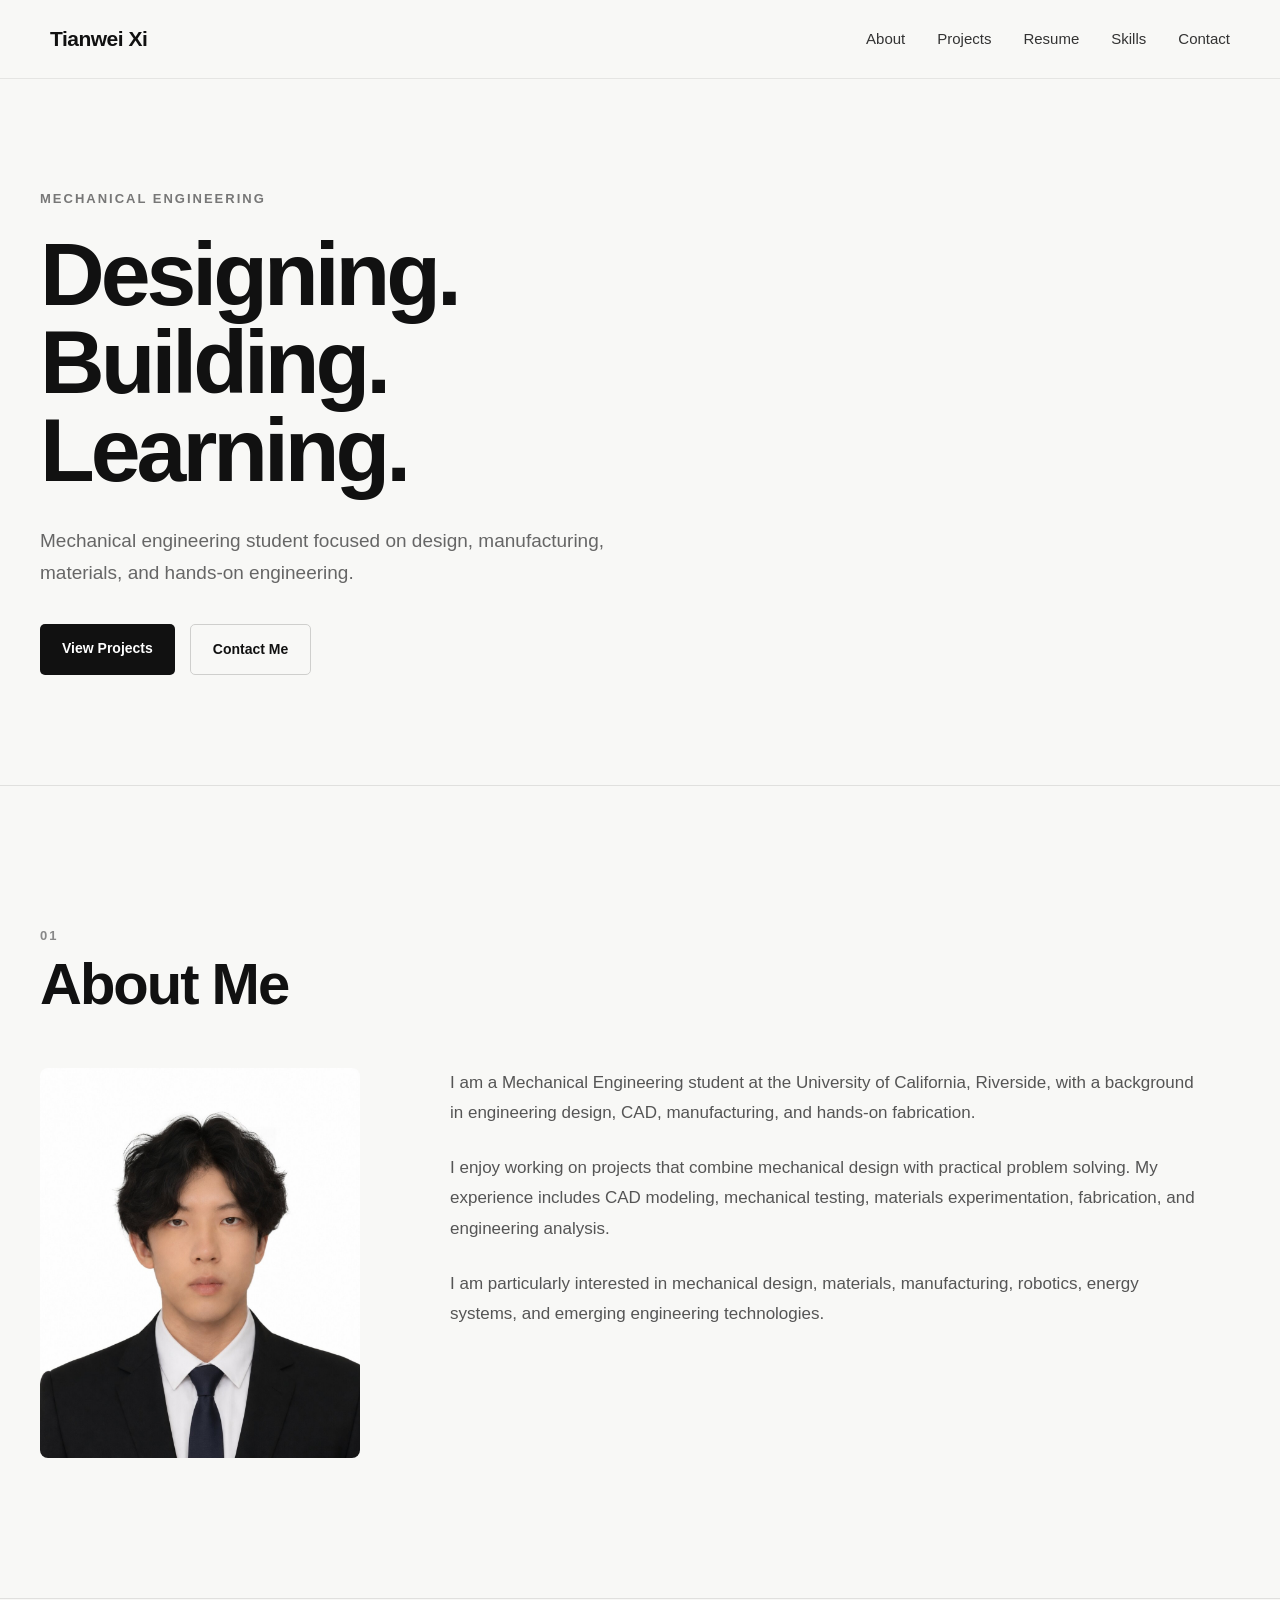
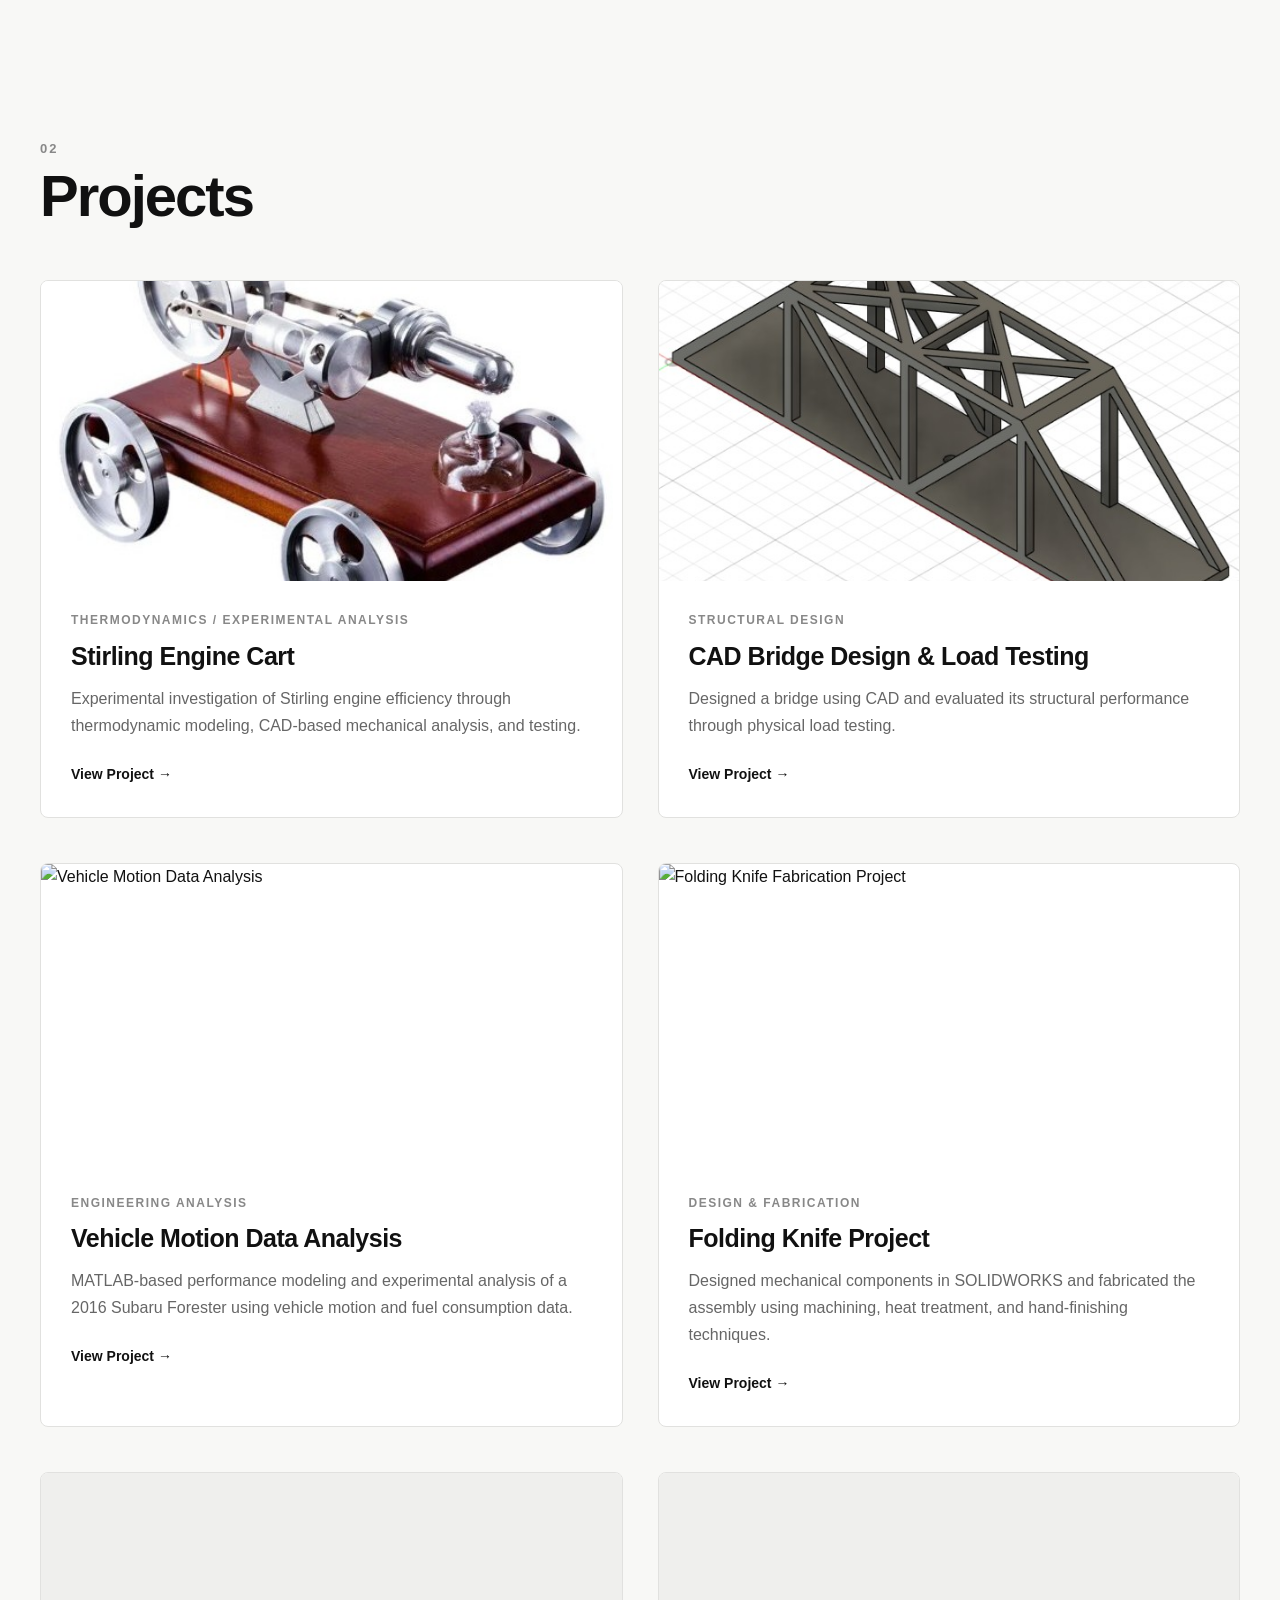
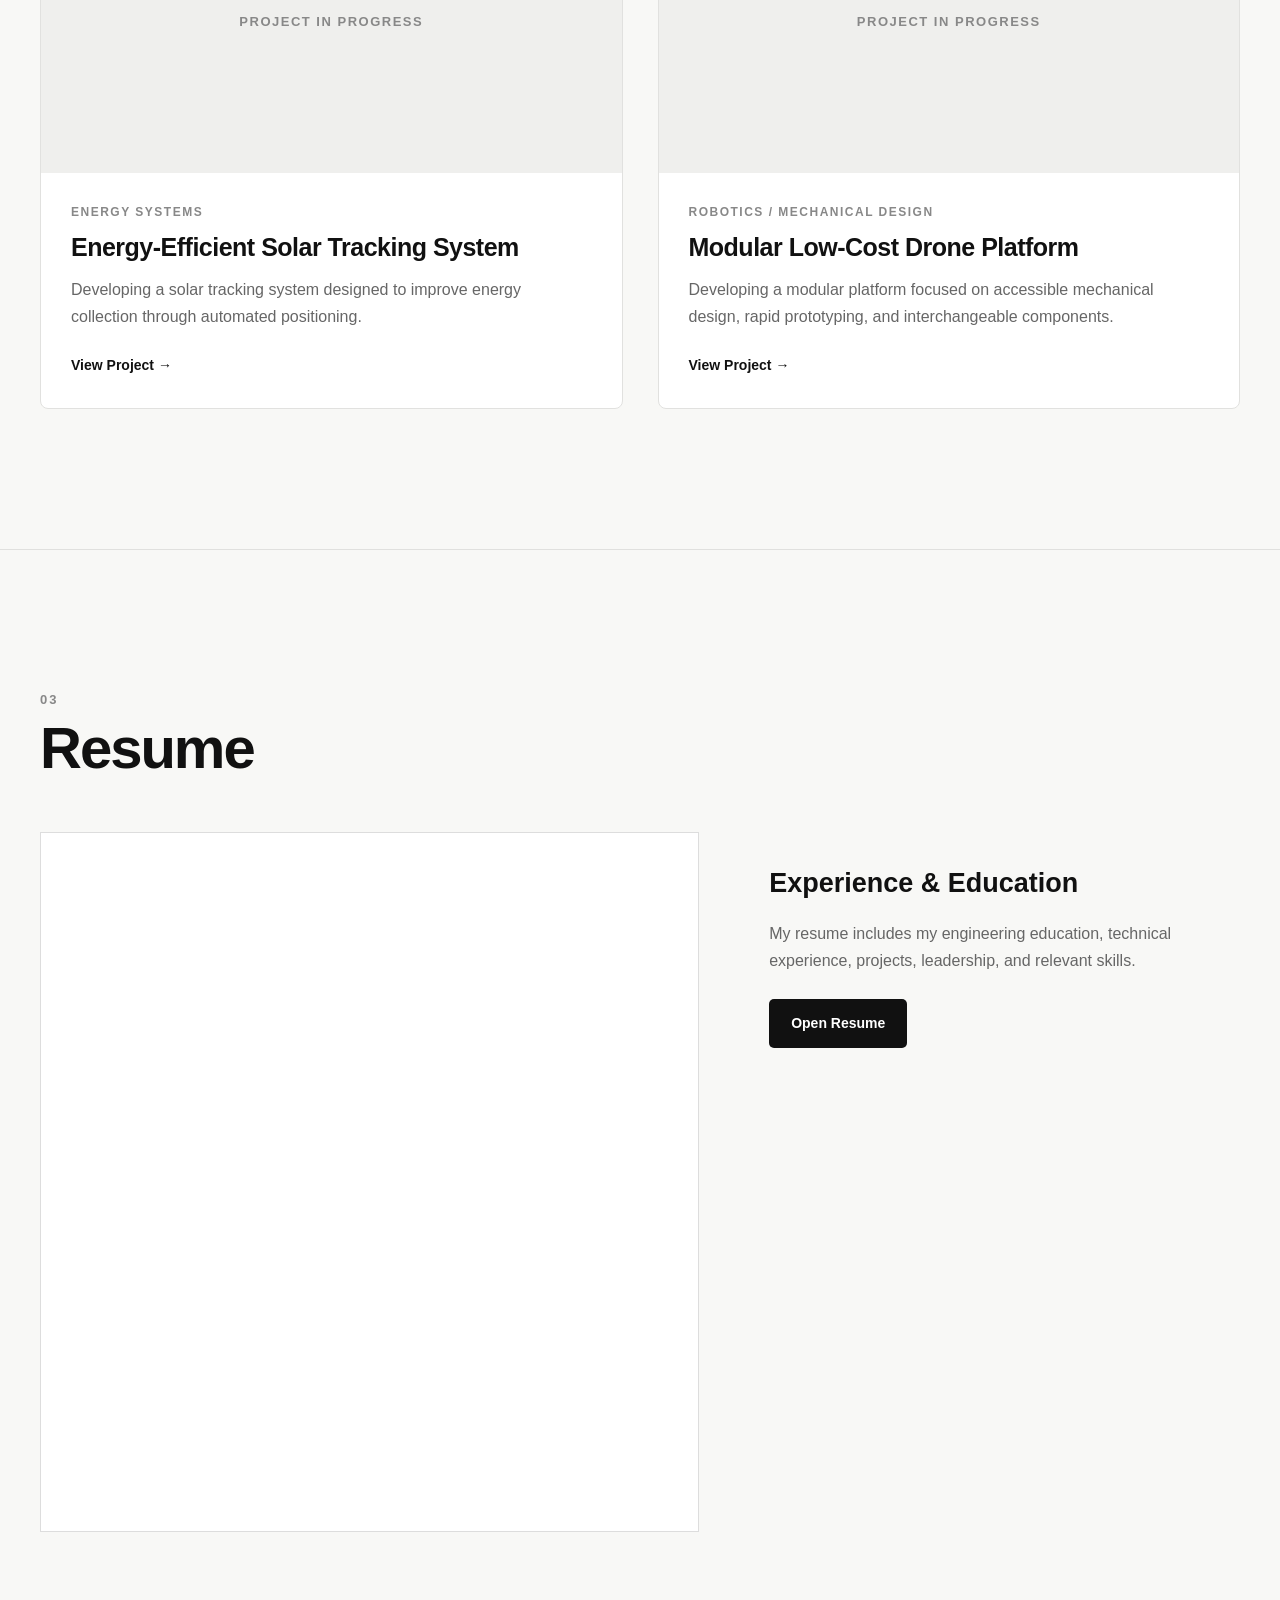
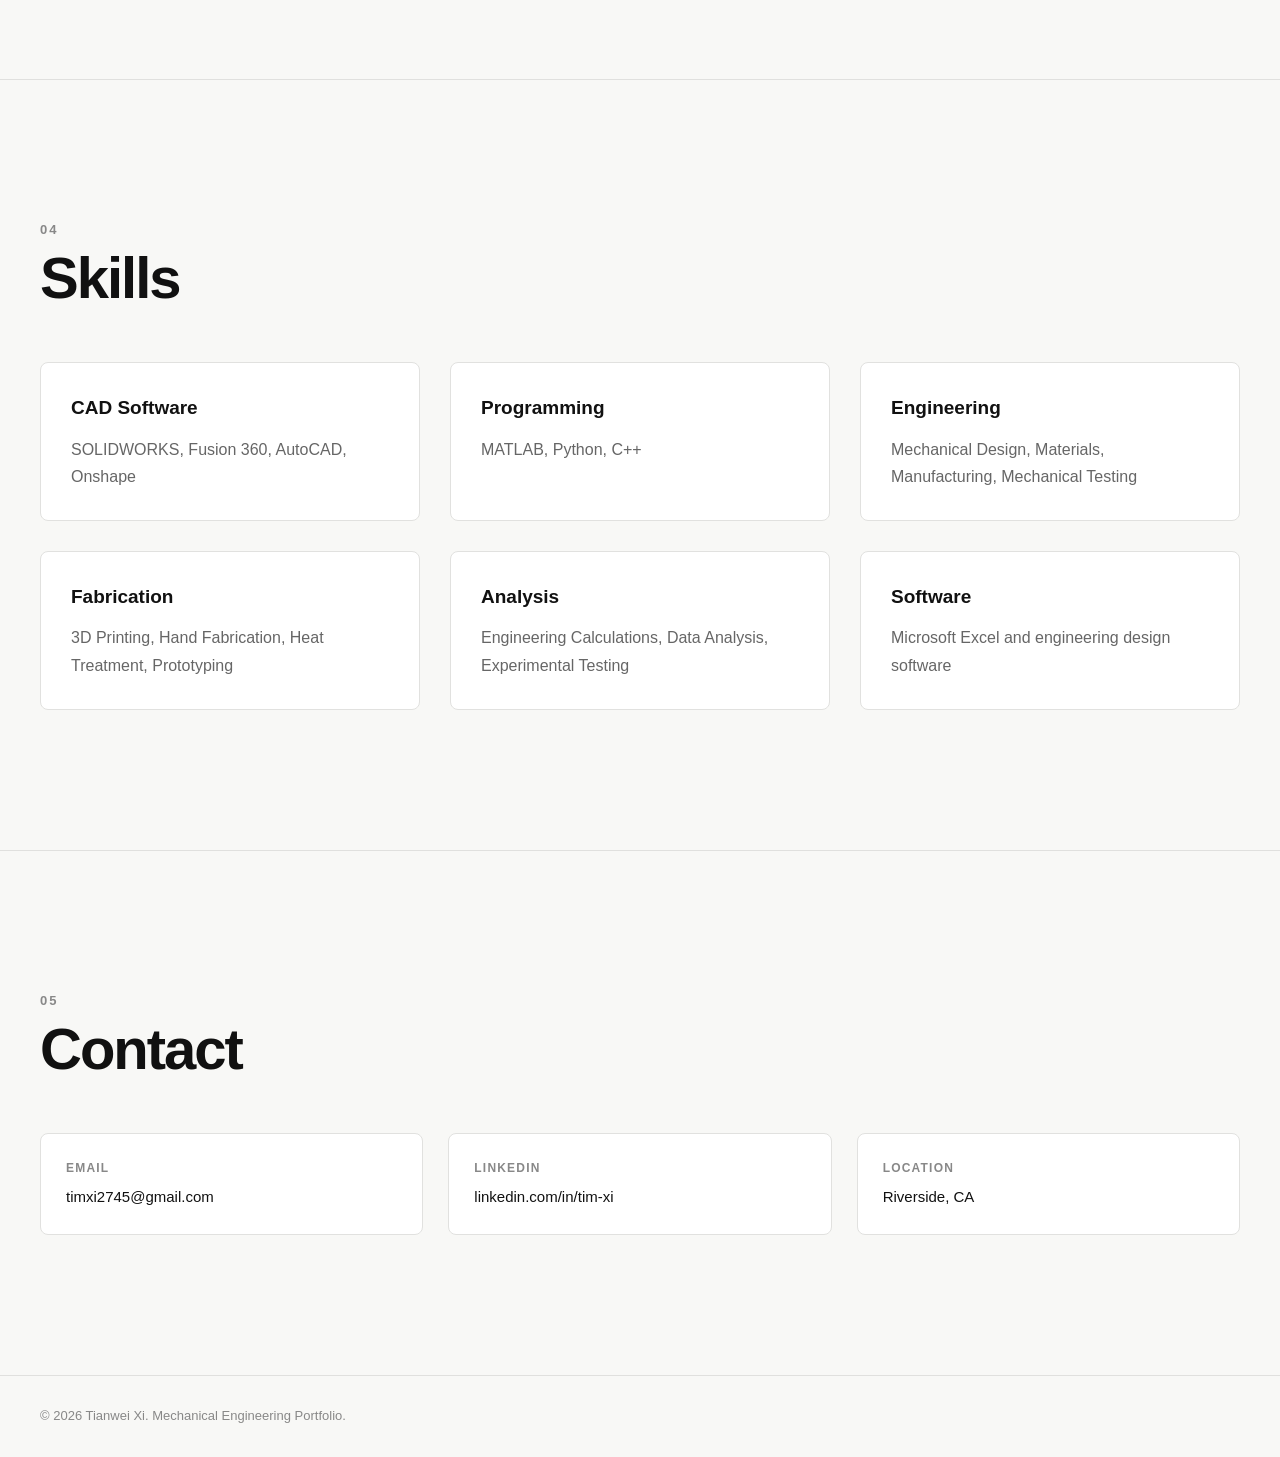
==== commit e06c4d76: "Revise project description for vehicle analysis Updated project description to reflect MATLAB-based " ====
--- a/index.html
+++ b/index.html
@@ -269,9 +269,10 @@
                             </h3>
 
                             <p>
-                                Analyzed vehicle motion data using MATLAB
-                                to investigate velocity, acceleration,
-                                and vehicle behavior.
+                                MATLAB-based performance modeling and 
+                                experimental analysis of a 2016 Subaru 
+                                Forester using vehicle motion and fuel 
+                                consumption data.
                             </p>
 
                             <span class="project-link">
--- a/style.css
+++ b/style.css
@@ -1,6 +1,6 @@
-/* =========================
+/* =========================================================
    GLOBAL
-========================= */
+========================================================= */
 
 * {
     margin: 0;
@@ -29,9 +29,9 @@
 }
 
 
-/* =========================
+/* =========================================================
    CONTAINER
-========================= */
+========================================================= */
 
 .container {
     width: min(1250px, calc(100% - 80px));
@@ -39,24 +39,27 @@
 }
 
 
-/* =========================
+/* =========================================================
    NAVIGATION
-========================= */
+========================================================= */
 
 nav {
     width: 100%;
     padding: 22px 50px;
+
     background: #f8f8f6;
     border-bottom: 1px solid #e5e5e3;
 }
 
 .nav-container {
-    max-width: 1250px;
+    width: min(1250px, 100%);
     margin: 0 auto;
 
     display: flex;
     align-items: center;
     justify-content: space-between;
+
+    gap: 30px;
 }
 
 .logo {
@@ -73,7 +76,10 @@
 .nav-links {
     display: flex;
     align-items: center;
+
     gap: 32px;
+
+    white-space: nowrap;
 }
 
 .nav-links a {
@@ -85,7 +91,7 @@
 
     white-space: nowrap;
 
-    transition: color 0.2s ease;
+    transition: color .2s ease;
 }
 
 .nav-links a:hover {
@@ -93,9 +99,9 @@
 }
 
 
-/* =========================
+/* =========================================================
    HERO
-========================= */
+========================================================= */
 
 .hero {
     min-height: 650px;
@@ -131,6 +137,7 @@
 
 .hero-description {
     max-width: 650px;
+
     margin-bottom: 35px;
 
     color: #666;
@@ -145,9 +152,9 @@
 }
 
 
-/* =========================
+/* =========================================================
    BUTTONS
-========================= */
+========================================================= */
 
 .button {
     display: inline-block;
@@ -163,8 +170,7 @@
 
     transition:
         transform .2s ease,
-        background .2s ease,
-        color .2s ease;
+        background .2s ease;
 }
 
 .button:hover {
@@ -192,9 +198,9 @@
 }
 
 
-/* =========================
+/* =========================================================
    SECTION HEADINGS
-========================= */
+========================================================= */
 
 .section-heading {
     margin-bottom: 55px;
@@ -212,23 +218,27 @@
 
 .section-heading h2 {
     font-size: clamp(38px, 5vw, 58px);
+
     line-height: 1;
     letter-spacing: -2px;
-    font-weight: 600;
-}
-
-
-/* =========================
+
+    font-weight: 600;
+}
+
+
+/* =========================================================
    ABOUT
-========================= */
+========================================================= */
 
 .about-section {
     padding: 140px 0;
+
     border-top: 1px solid #e0e0de;
 }
 
 .about-grid {
     display: grid;
+
     grid-template-columns: 320px 1fr;
 
     gap: 90px;
@@ -263,12 +273,13 @@
 }
 
 
-/* =========================
-   PROJECTS
-========================= */
+/* =========================================================
+   PROJECT CARDS
+========================================================= */
 
 .projects-section {
     padding: 140px 0;
+
     border-top: 1px solid #e0e0de;
 }
 
@@ -311,7 +322,7 @@
 }
 
 .project-placeholder {
-    height: 300px;
+    min-height: 300px;
 
     display: flex;
     align-items: center;
@@ -363,7 +374,6 @@
 
 /* =========================================================
    PROJECT PAGES
-   More spacing / less crowded
 ========================================================= */
 
 .project-page {
@@ -371,34 +381,30 @@
 
     margin: 0 auto;
 
-    padding: 130px 0 120px;
-}
-
-
-/* Project title */
+    padding: 120px 0 110px;
+}
+
+
+/* Project header */
 
 .project-page-header {
     max-width: 900px;
 
-    margin-bottom: 90px;
+    margin-bottom: 85px;
 }
 
 .project-page-header .eyebrow {
     margin-bottom: 22px;
-
-    color: #777;
-
-    font-size: 13px;
-    font-weight: 600;
-    letter-spacing: 2px;
 }
 
 .project-page-header h1 {
     margin-bottom: 30px;
 
     font-size: clamp(52px, 7vw, 90px);
+
     line-height: .98;
     letter-spacing: -4px;
+
     font-weight: 600;
 }
 
@@ -412,12 +418,12 @@
 }
 
 
-/* Main project image */
+/* Project image */
 
 .project-main-image {
     width: 100%;
 
-    margin-bottom: 90px;
+    margin-bottom: 85px;
 
     border-radius: 8px;
 }
@@ -432,7 +438,7 @@
 
     gap: 35px;
 
-    margin-bottom: 110px;
+    margin-bottom: 100px;
 
     padding: 35px 0;
 
@@ -453,6 +459,7 @@
     font-size: 12px;
     font-weight: 600;
     letter-spacing: 1.2px;
+
     text-transform: uppercase;
 }
 
@@ -476,13 +483,14 @@
     margin-bottom: 25px;
 
     font-size: 34px;
+
     line-height: 1.2;
     letter-spacing: -1px;
 }
 
 .project-content h3 {
-    margin-top: 45px;
-    margin-bottom: 18px;
+    margin-top: 40px;
+    margin-bottom: 15px;
 
     font-size: 21px;
 }
@@ -509,9 +517,9 @@
 }
 
 
-/* =========================
+/* =========================================================
    PROJECT STATS
-========================= */
+========================================================= */
 
 .project-stats {
     display: grid;
@@ -535,9 +543,10 @@
 .project-stat strong {
     display: block;
 
-    margin-bottom: 5px;
-
-    font-size: 26px;
+    margin-bottom: 7px;
+
+    font-size: 25px;
+    line-height: 1.3;
 }
 
 .project-stat span {
@@ -547,9 +556,9 @@
 }
 
 
-/* =========================
+/* =========================================================
    EQUATIONS
-========================= */
+========================================================= */
 
 .equation {
     margin: 40px 0;
@@ -563,14 +572,16 @@
     border-left: 3px solid #111;
 
     font-family: Georgia, serif;
+
     font-size: 20px;
+
     text-align: center;
 }
 
 
-/* =========================
+/* =========================================================
    RESULTS
-========================= */
+========================================================= */
 
 .results-grid {
     display: grid;
@@ -591,27 +602,29 @@
     border-radius: 8px;
 }
 
+.result-card span {
+    display: block;
+
+    margin-bottom: 8px;
+
+    color: #777;
+
+    font-size: 13px;
+}
+
 .result-card strong {
     display: block;
 
-    margin-bottom: 8px;
-
-    font-size: 26px;
-}
-
-.result-card span {
-    color: #777;
-
-    font-size: 13px;
-}
-
-
-/* =========================
-   PROJECT DOCUMENT
-========================= */
+    font-size: 25px;
+}
+
+
+/* =========================================================
+   PROJECT DOCUMENTATION
+========================================================= */
 
 .project-document {
-    margin-top: 70px;
+    margin-top: 50px;
 
     padding: 35px;
 
@@ -621,24 +634,40 @@
 }
 
 .project-document h3 {
-    margin: 0 0 10px;
+    margin: 0 0 12px;
 
     font-size: 21px;
 }
 
 .project-document p {
-    margin-bottom: 20px;
-}
-
-
-/* =========================
-   BACK TO PROJECTS
-========================= */
+    margin-bottom: 22px;
+}
+
+/* =========================================================
+   PROJECT PDF
+========================================================= */
+
+.project-pdf-large {
+    width: 100%;
+    margin: 2rem 0;
+}
+
+.project-pdf-large iframe {
+    width: 100%;
+    height: 1000px;
+    border: none;
+    border-radius: 12px;
+    display: block;
+}
+
+/* =========================================================
+   BACK LINK
+========================================================= */
 
 .back-link {
     display: inline-block;
 
-    margin-top: 30px;
+    margin-top: 10px;
 
     color: #111;
 
@@ -655,9 +684,9 @@
 }
 
 
-/* =========================
+/* =========================================================
    RESUME
-========================= */
+========================================================= */
 
 .resume-section {
     padding: 140px 0;
@@ -703,9 +732,9 @@
 }
 
 
-/* =========================
+/* =========================================================
    SKILLS
-========================= */
+========================================================= */
 
 .skills-section {
     padding: 140px 0;
@@ -753,9 +782,9 @@
 }
 
 
-/* =========================
+/* =========================================================
    CONTACT
-========================= */
+========================================================= */
 
 .contact-section {
     padding: 140px 0;
@@ -803,6 +832,7 @@
     font-size: 12px;
     font-weight: 600;
     letter-spacing: 1.2px;
+
     text-transform: uppercase;
 }
 
@@ -812,14 +842,22 @@
 }
 
 
-/* =========================
+/* =========================================================
    FOOTER
-========================= */
+========================================================= */
 
 footer {
+    width: 100%;
+
     padding: 30px 0;
 
     border-top: 1px solid #e0e0de;
+}
+
+footer .container {
+    width: min(1250px, calc(100% - 80px));
+
+    margin: 0 auto;
 }
 
 footer p {
@@ -872,53 +910,50 @@
 
 @media (max-width: 700px) {
 
-    /*
-       NAVBAR
-       Keep Tianwei Xi + links on the same row
-    */
-
     nav {
         padding: 18px 20px;
     }
 
+    /*
+       Keep the navbar on ONE ROW.
+       The links can shrink slightly rather than
+       putting Tianwei Xi on a separate row.
+    */
+
     .nav-container {
         flex-direction: row;
 
         align-items: center;
         justify-content: space-between;
 
-        gap: 15px;
+        gap: 12px;
     }
 
     .logo {
-        font-size: 19px;
+        font-size: 18px;
 
         flex-shrink: 0;
     }
 
     .nav-links {
-        display: flex;
-
-        align-items: center;
-        justify-content: flex-end;
-
-        flex-wrap: nowrap;
-
-        gap: 18px;
+        gap: 14px;
+
+        flex-shrink: 1;
     }
 
     .nav-links a {
-        font-size: 13px;
-
-        white-space: nowrap;
-    }
-
-
-    /* General mobile width */
-
-    .container,
+        font-size: 12px;
+    }
+
+
+    /* General width */
+
+    .container {
+        width: calc(100% - 40px);
+    }
+
     .project-page {
-        width: min(100% - 40px, 1250px);
+        width: calc(100% - 40px);
     }
 
 
@@ -1010,11 +1045,11 @@
     }
 
     .project-details {
+        grid-template-columns: 1fr 1fr;
+
+        gap: 25px;
+
         margin-bottom: 75px;
-
-        grid-template-columns: 1fr 1fr;
-
-        gap: 25px;
 
         padding: 30px 0;
     }
@@ -1037,29 +1072,36 @@
     .results-grid {
         grid-template-columns: 1fr 1fr;
     }
-}
-
-
-/* =========================================================
-   SMALL PHONES
+
+
+    /* Footer */
+
+    footer .container {
+        width: calc(100% - 40px);
+    }
+}
+
+
+/* =========================================================
+   VERY SMALL PHONES
 ========================================================= */
 
 @media (max-width: 520px) {
 
     nav {
-        padding: 16px 15px;
+        padding: 15px 12px;
     }
 
     .logo {
-        font-size: 17px;
+        font-size: 15px;
     }
 
     .nav-links {
-        gap: 10px;
+        gap: 8px;
     }
 
     .nav-links a {
-        font-size: 11px;
+        font-size: 10px;
     }
 
     .project-details,
@@ -1071,4 +1113,8 @@
     .project-page {
         width: calc(100% - 30px);
     }
-}
+
+    footer .container {
+        width: calc(100% - 30px);
+    }
+}
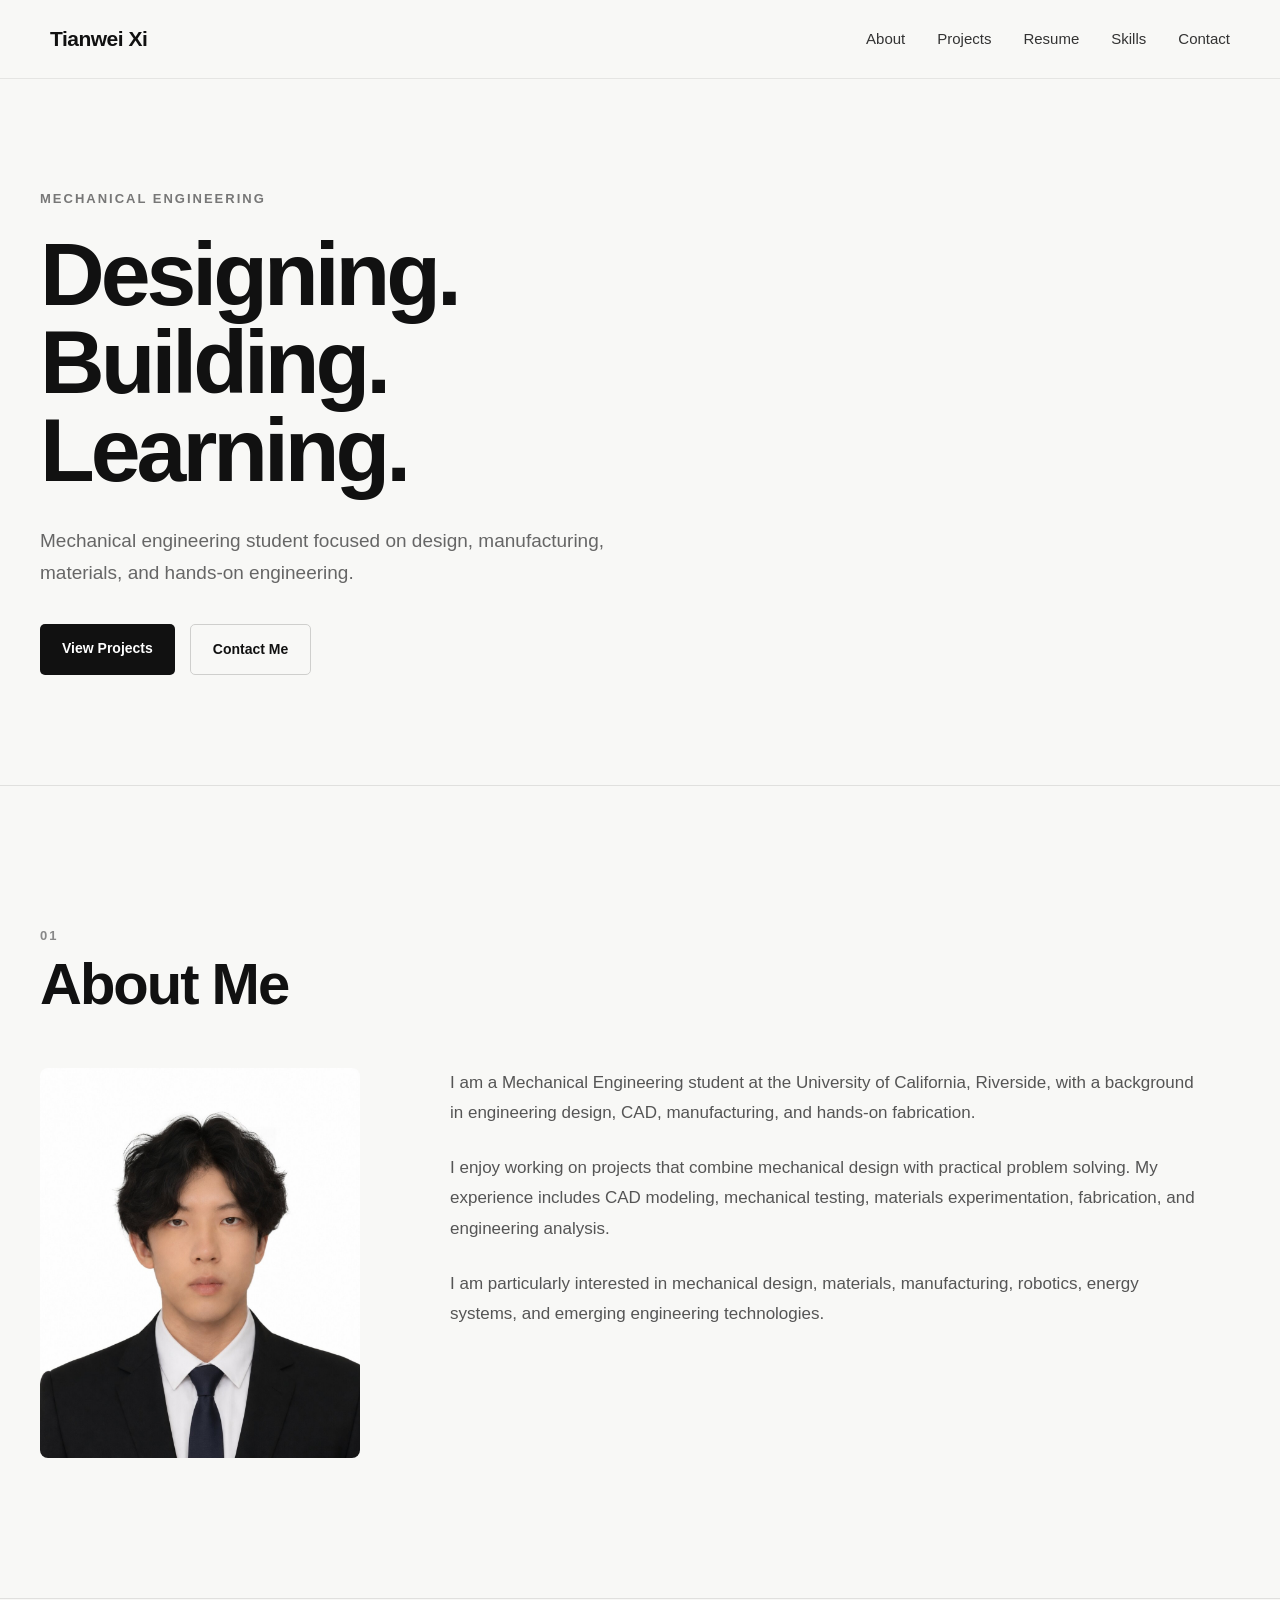
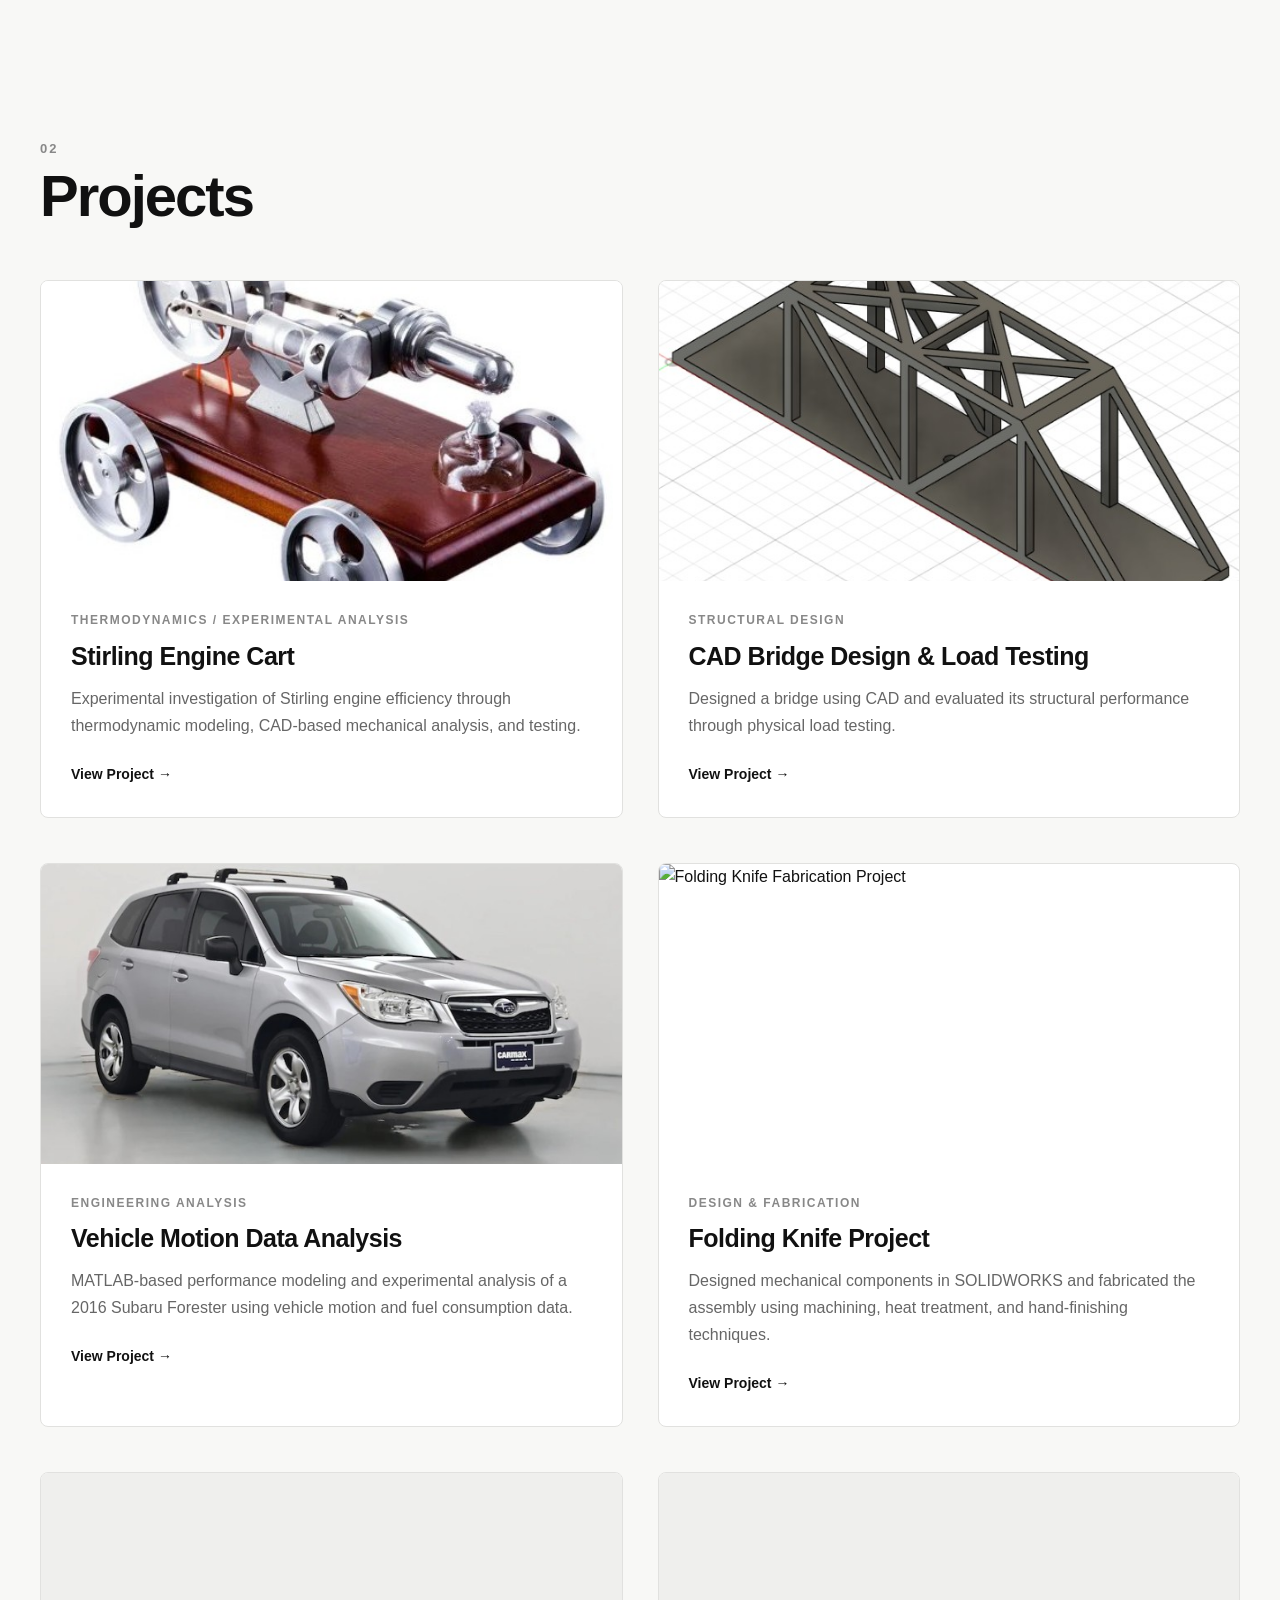
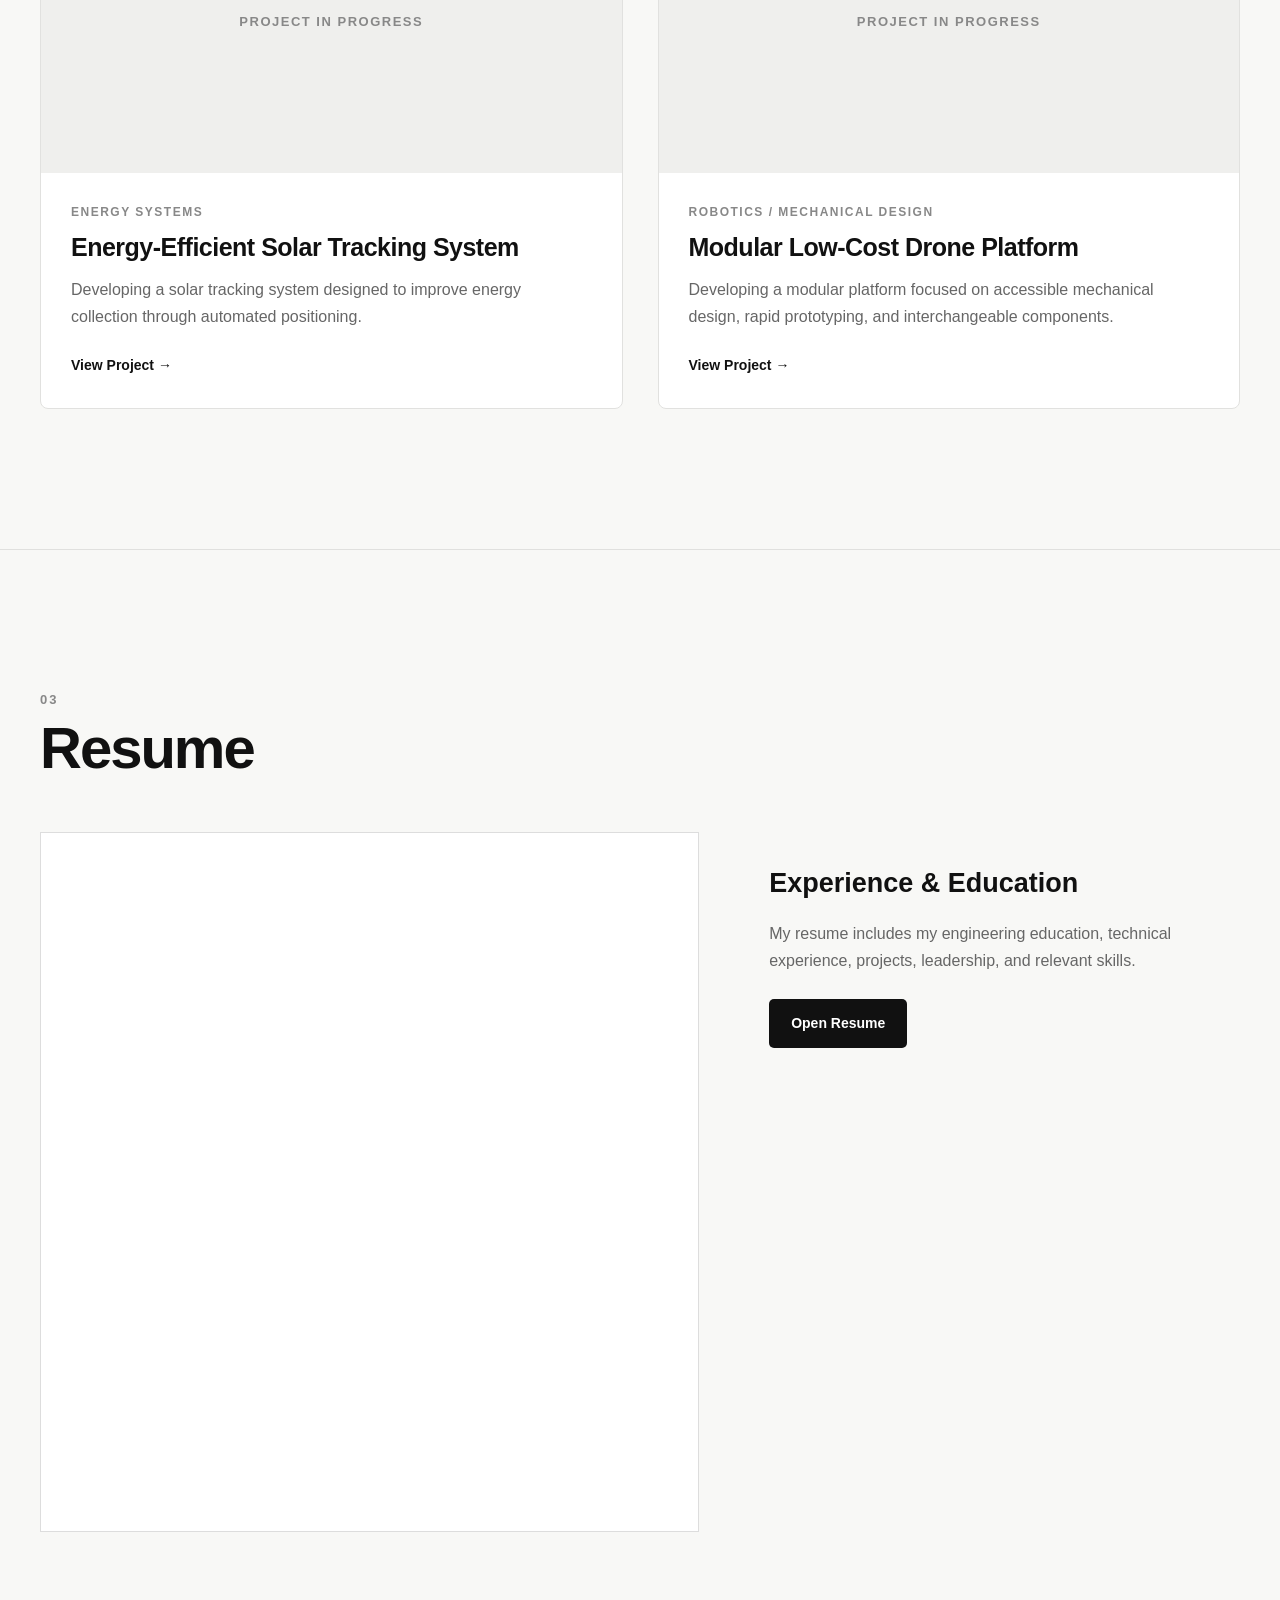
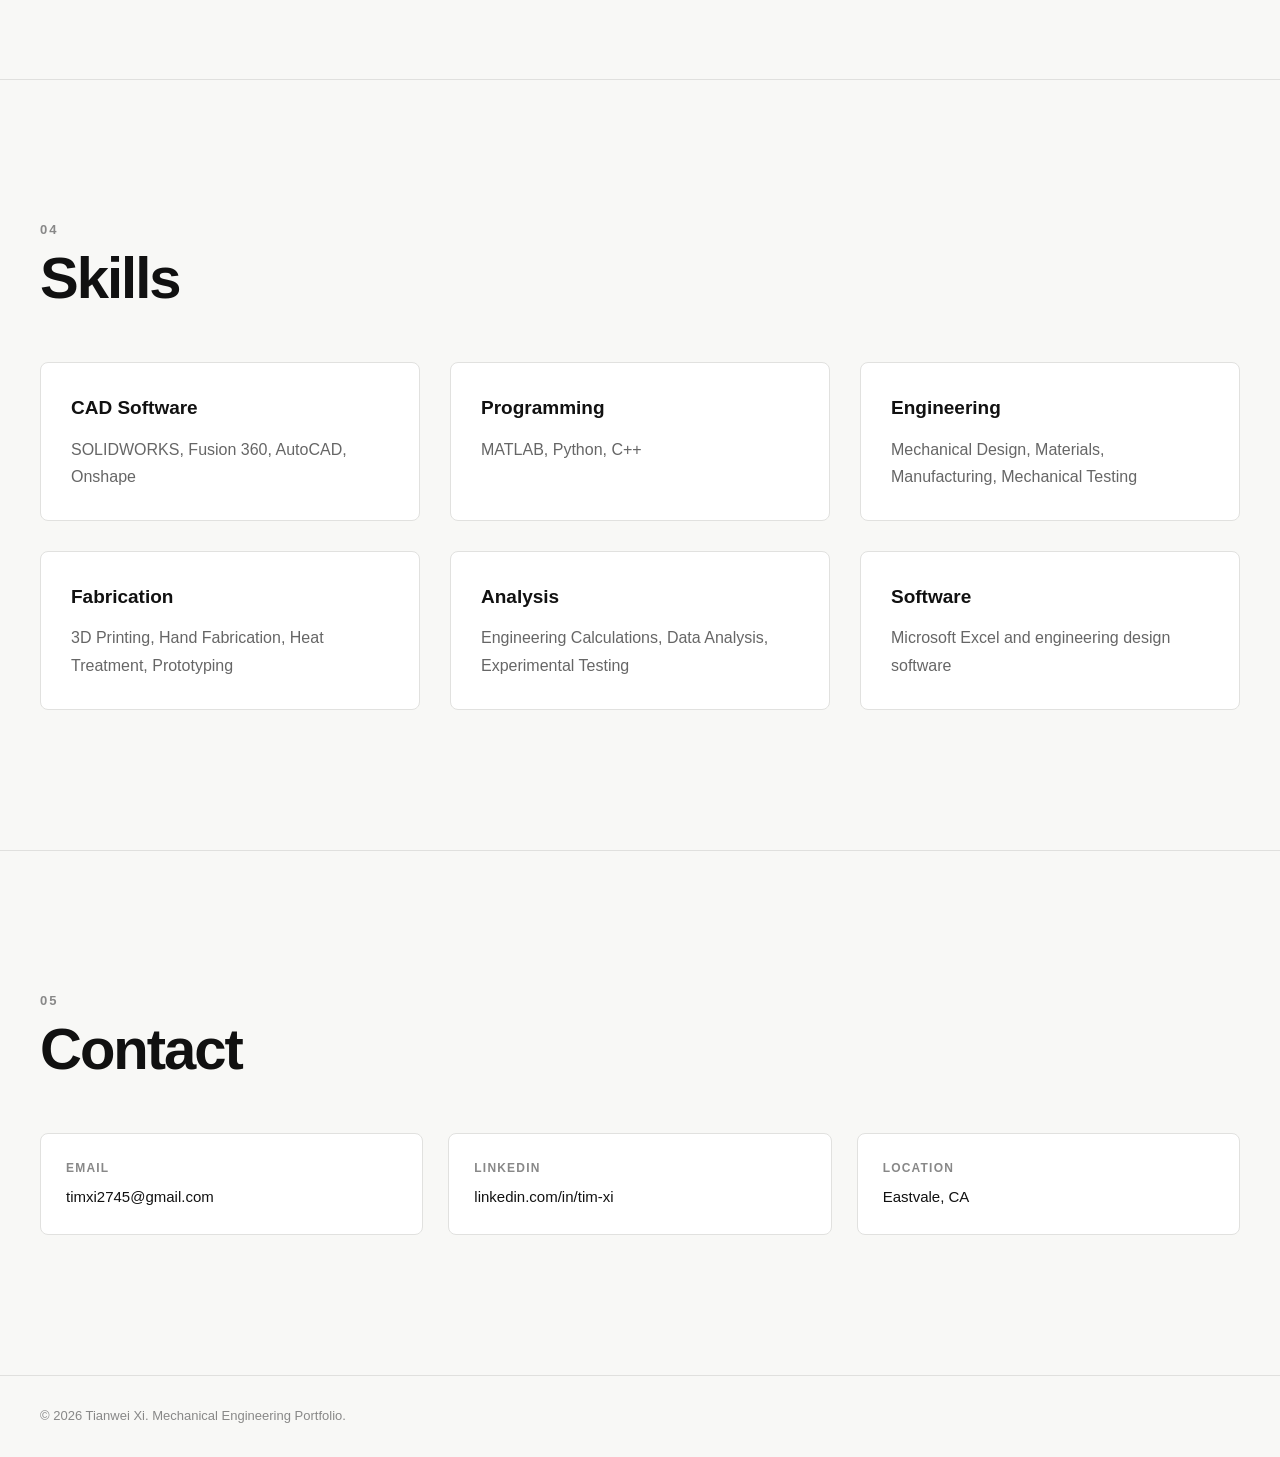
==== commit 0a6e3311: "Update location from Riverside, CA to Eastvale, CA" ====
--- a/index.html
+++ b/index.html
@@ -254,7 +254,7 @@
                     >
 
                         <img
-                            src="images/vehicle-matlab.jpg"
+                            src="images/subaru.jpg"
                             alt="Vehicle Motion Data Analysis"
                         >
 
@@ -643,7 +643,7 @@
                         </span>
 
                         <strong>
-                            Riverside, CA
+                            Eastvale, CA
                         </strong>
 
                     </a>
--- a/style.css
+++ b/style.css
@@ -660,6 +660,37 @@
     display: block;
 }
 
+
+/* =========================================================
+   PROJECT FIGURES
+========================================================= */
+
+.project-figure {
+    margin: 60px 0;
+    text-align: center;
+}
+
+.project-figure img {
+    width: 100%;
+    max-width: 850px;
+    height: auto;
+    margin: 0 auto;
+    border-radius: 8px;
+}
+
+.project-figure figcaption {
+    margin-top: 14px;
+
+    font-family: Arial, Helvetica, sans-serif;
+    font-size: 14px;
+    font-weight: 400;
+    line-height: 1.6;
+
+    color: #555;
+    text-align: center;
+}
+
+
 /* =========================================================
    BACK LINK
 ========================================================= */
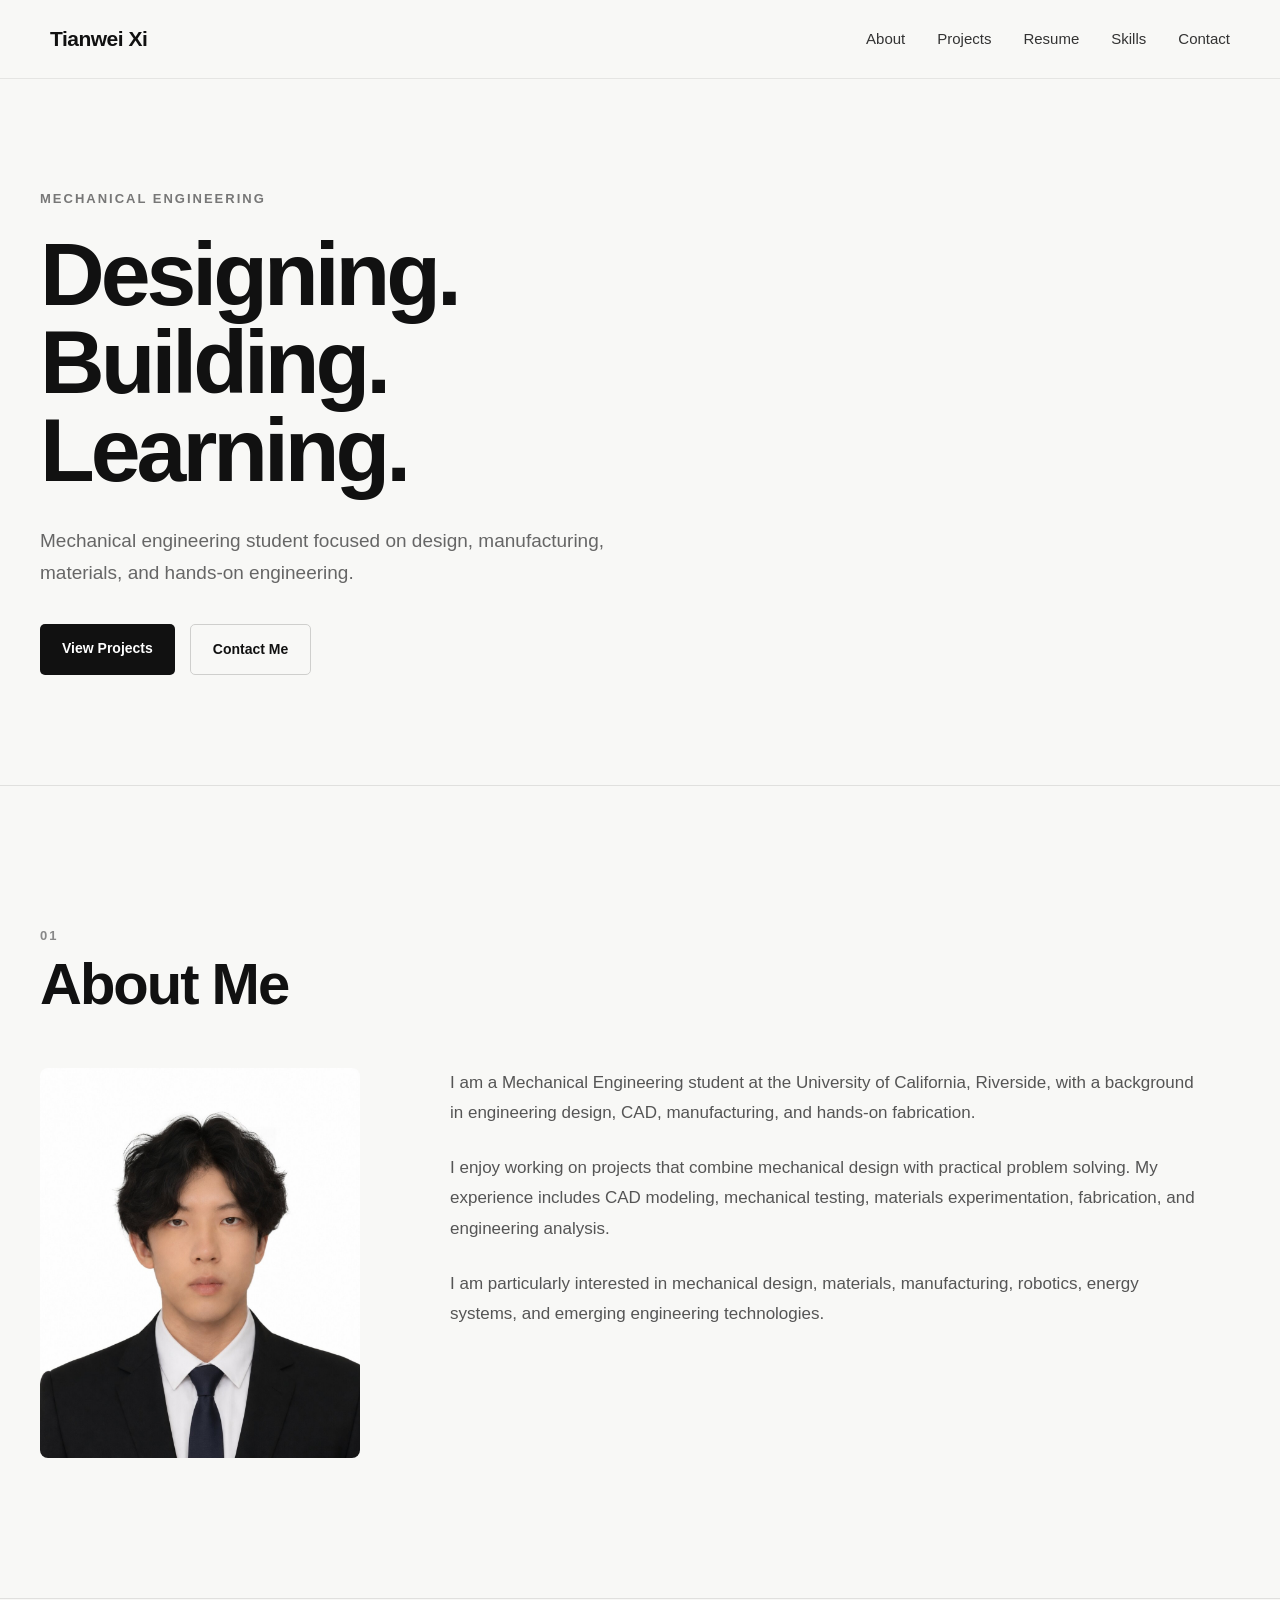
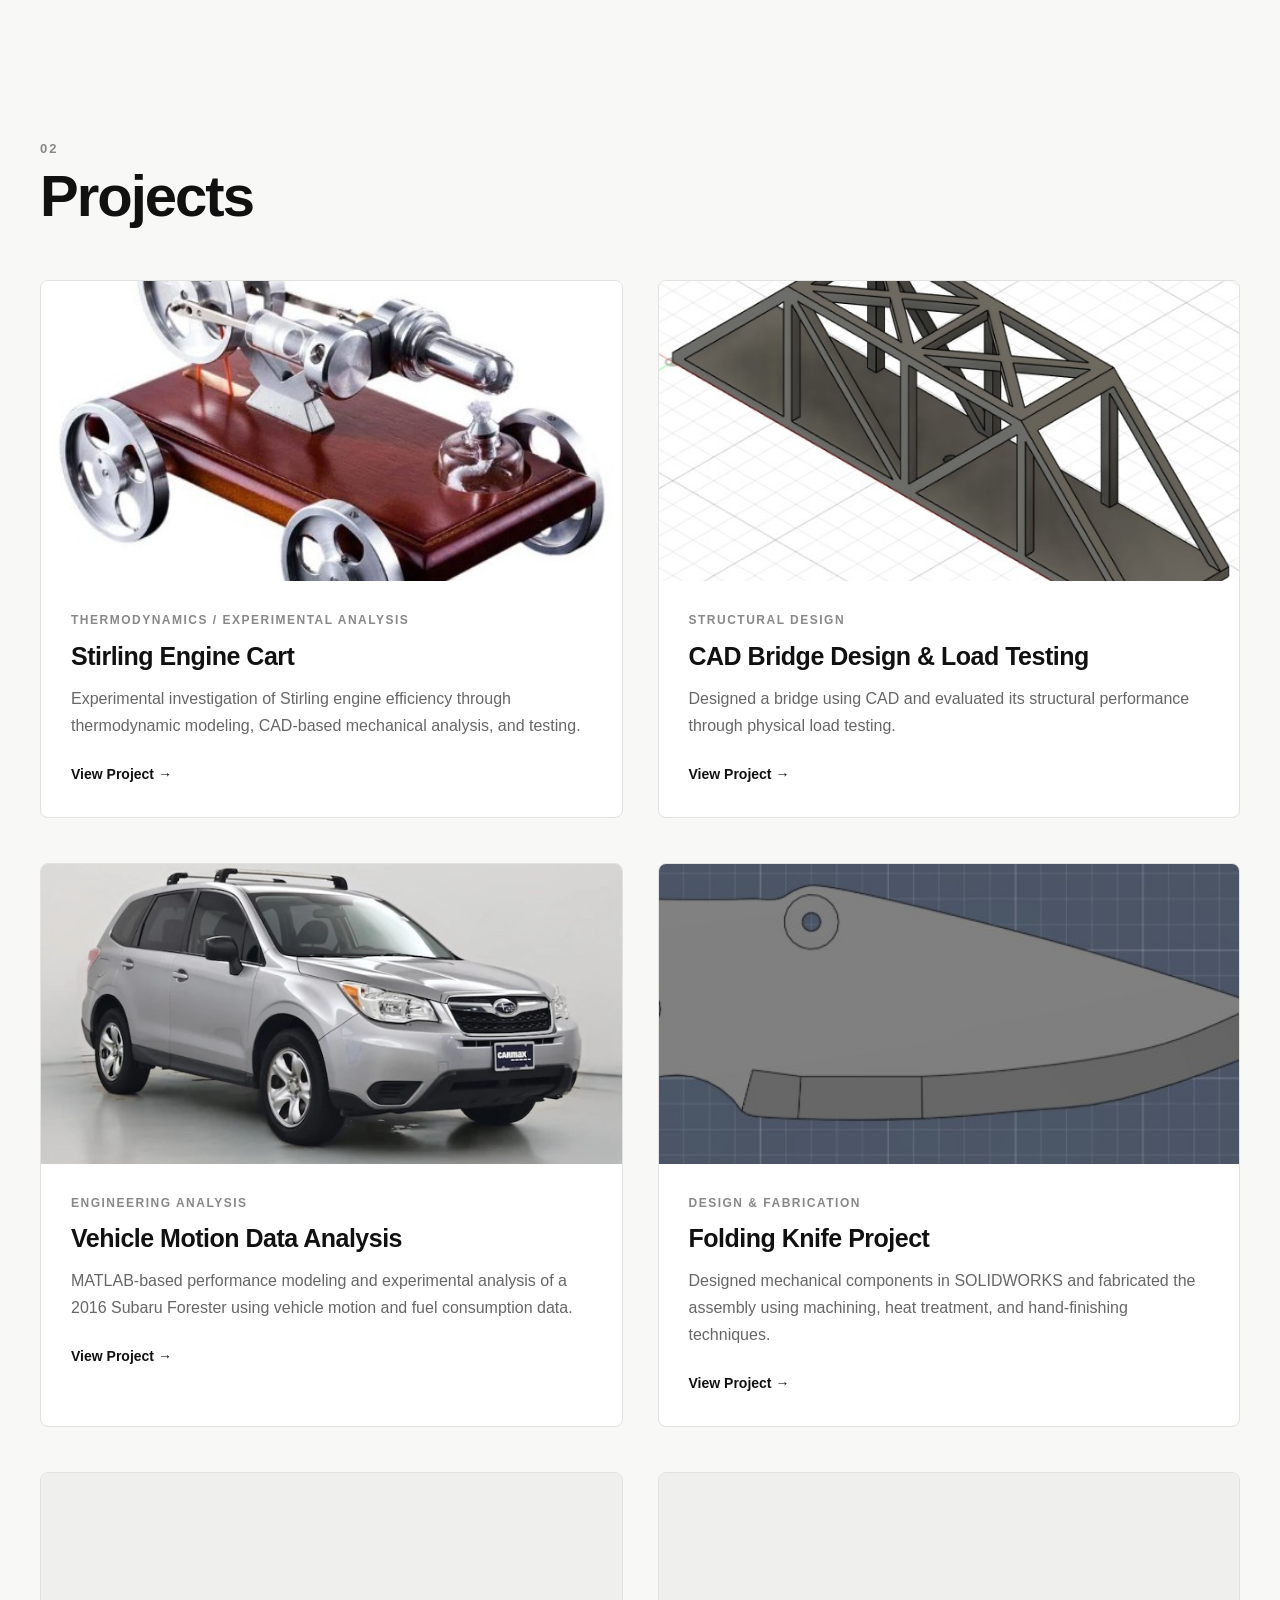
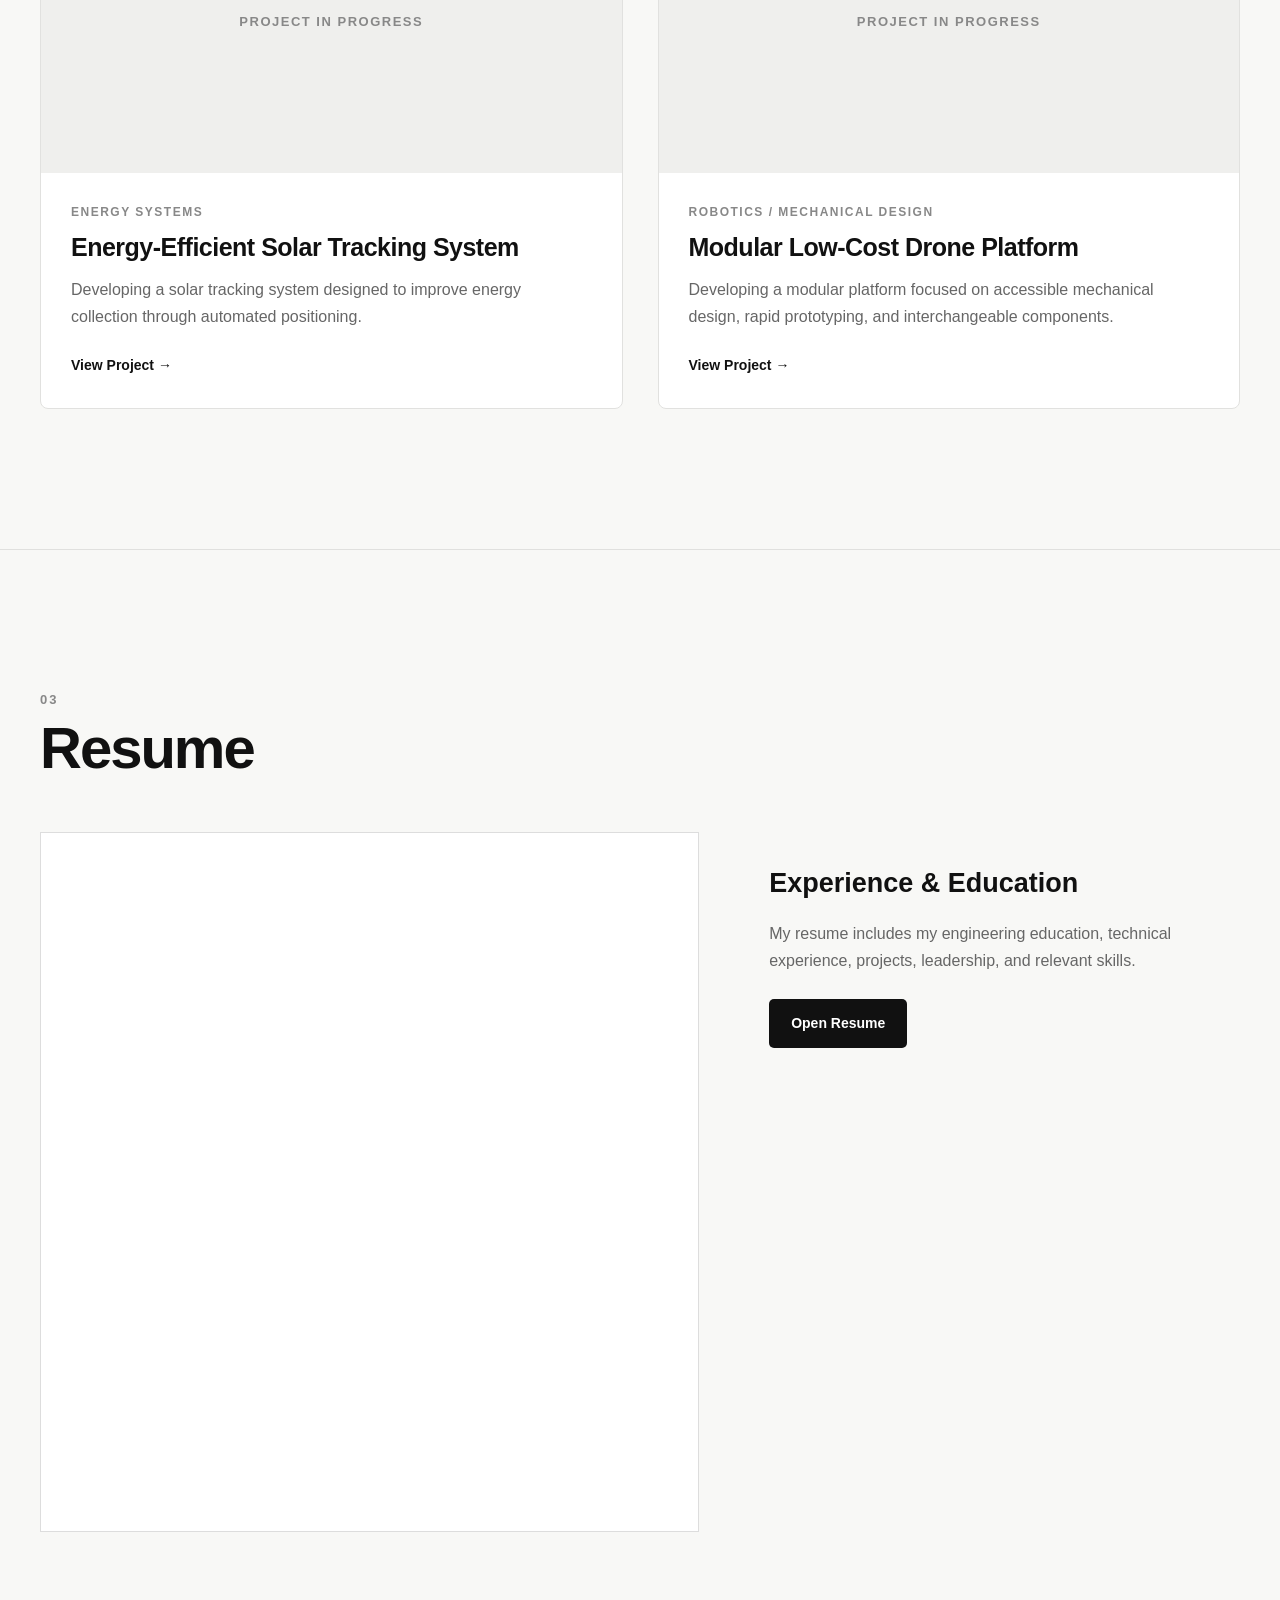
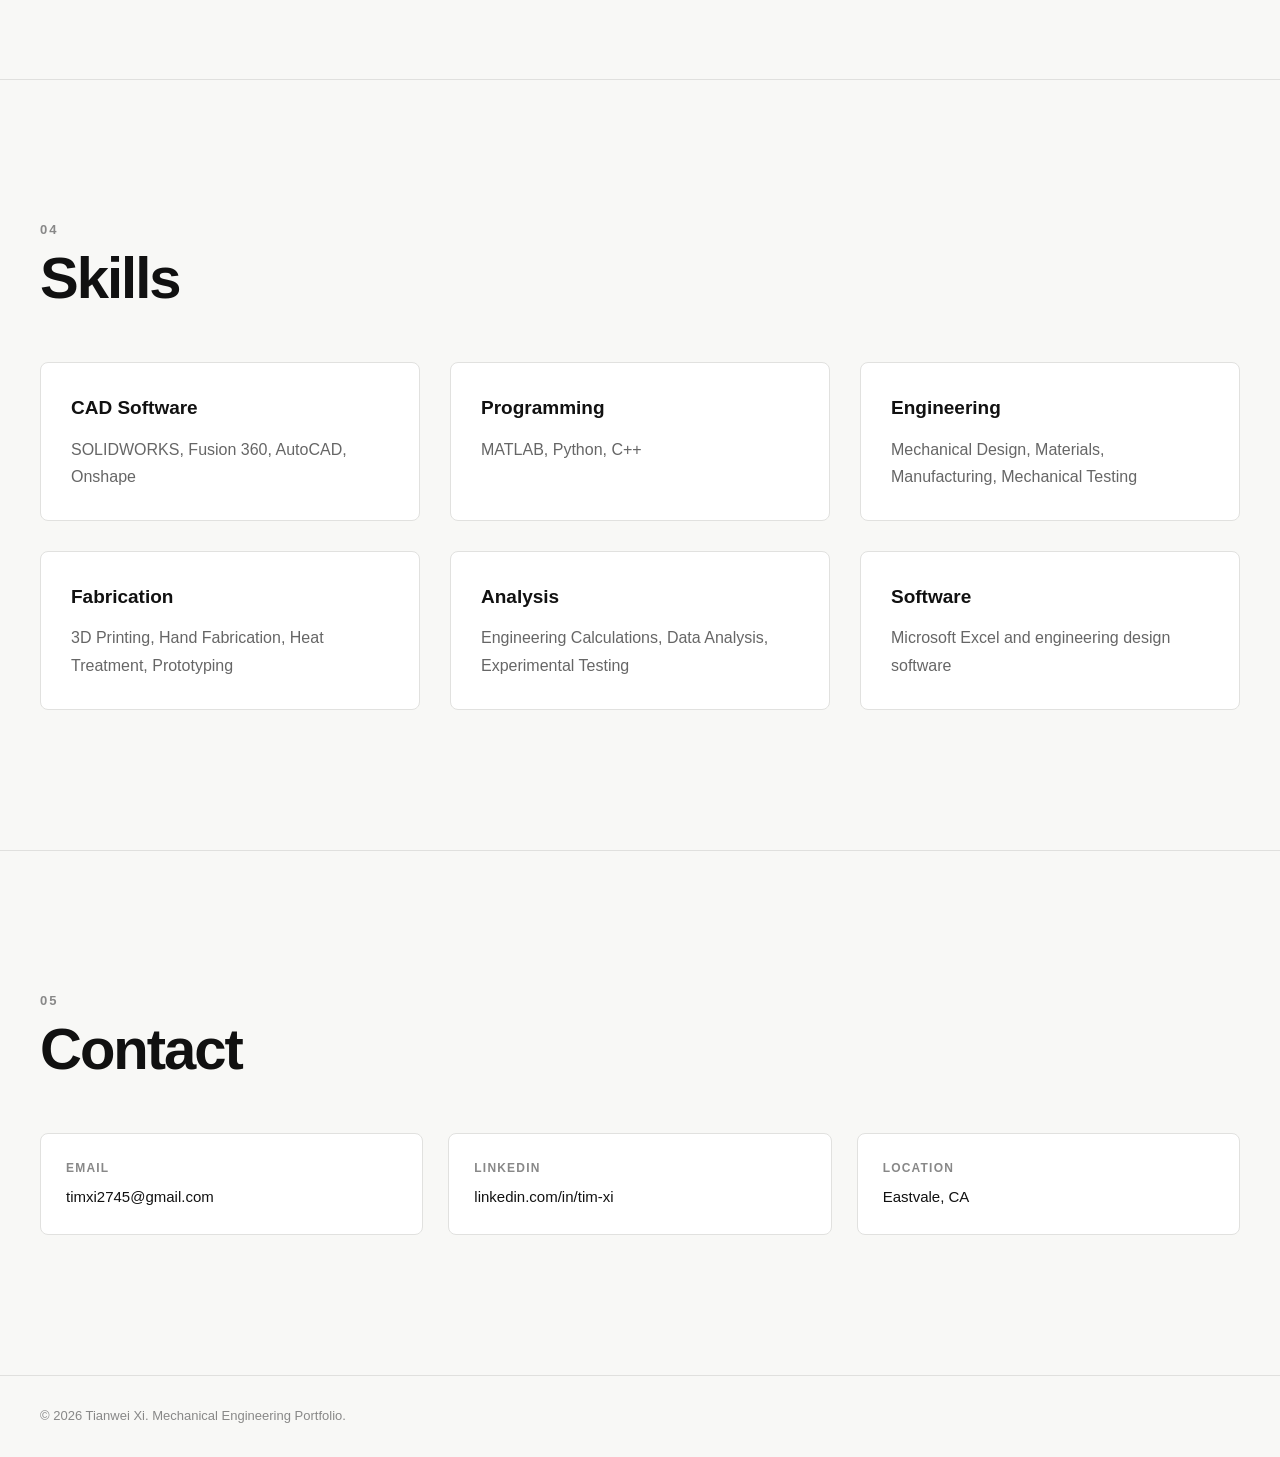
==== commit 33befa21: "Update project image from folding knife to bladecad" ====
--- a/index.html
+++ b/index.html
@@ -292,7 +292,7 @@
                     >
 
                         <img
-                            src="images/folding-knife.jpg"
+                            src="images/bladecad.jpg"
                             alt="Folding Knife Fabrication Project"
                         >
 
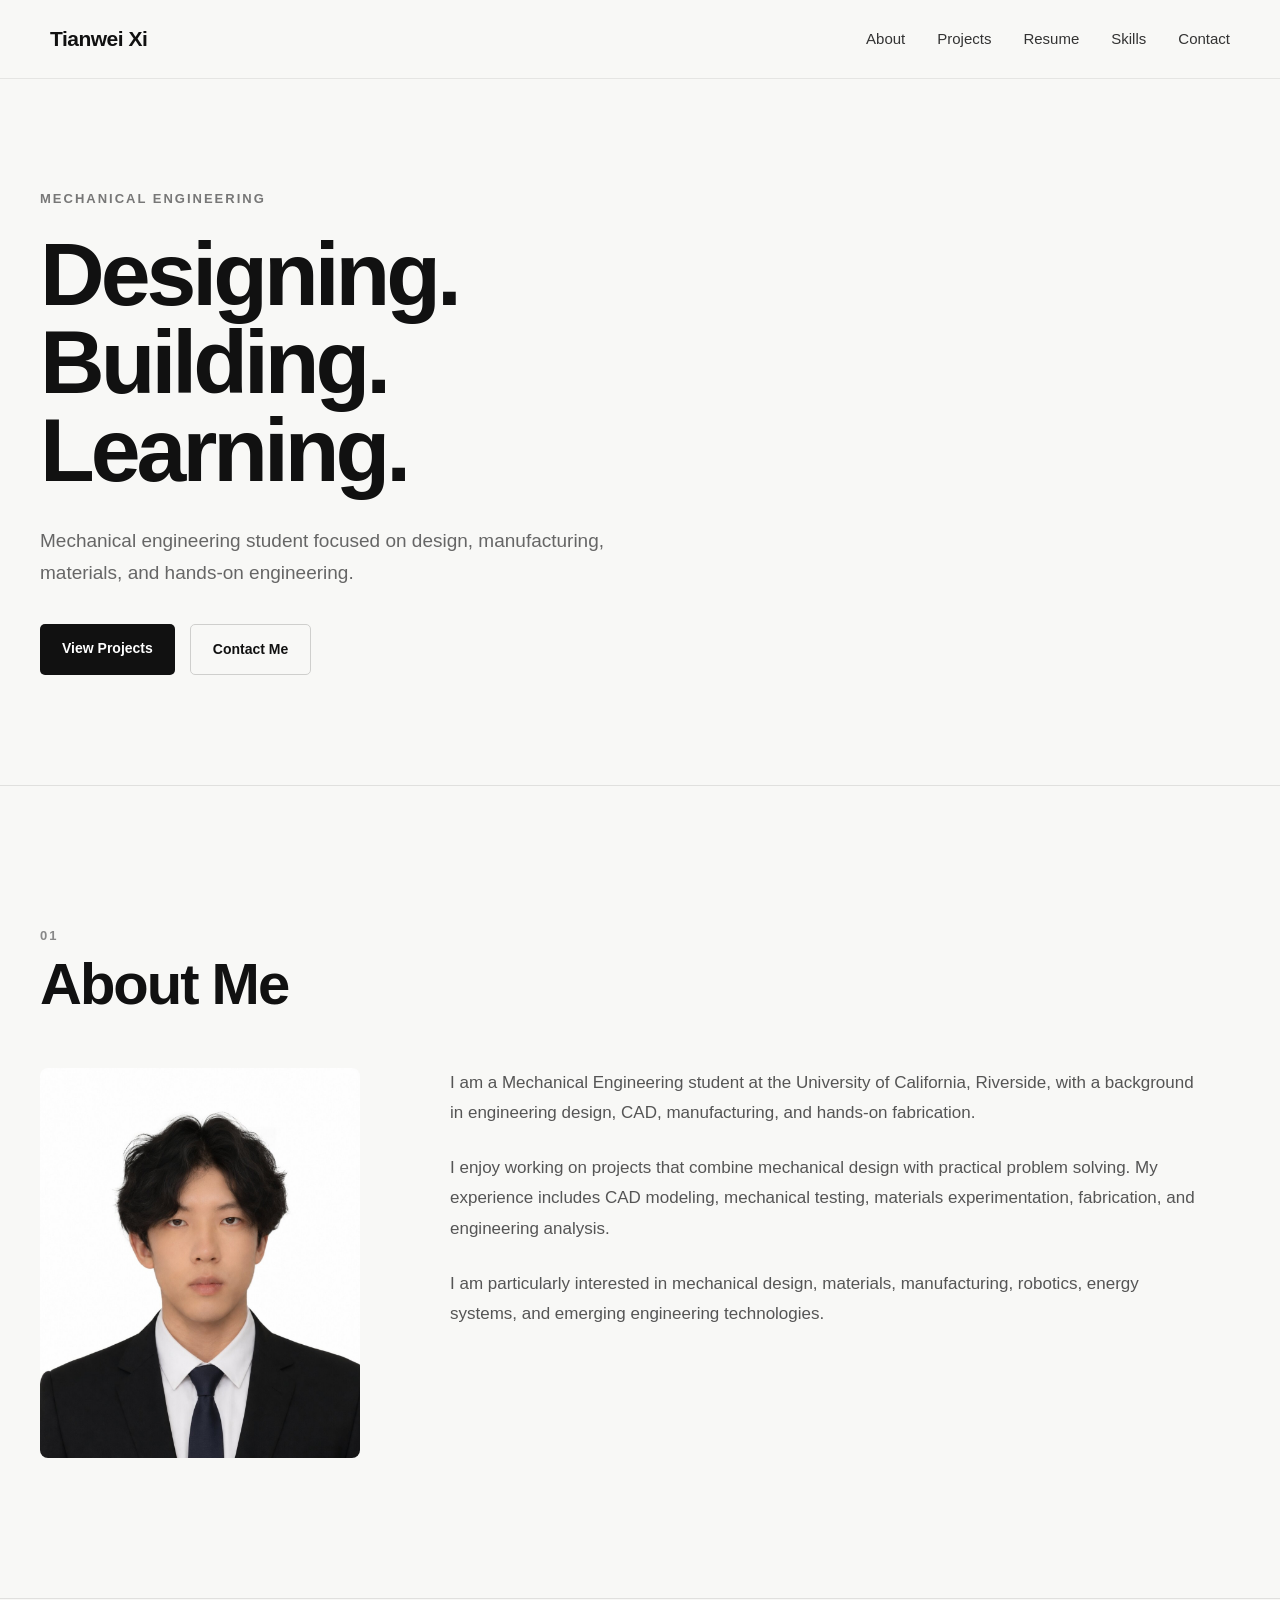
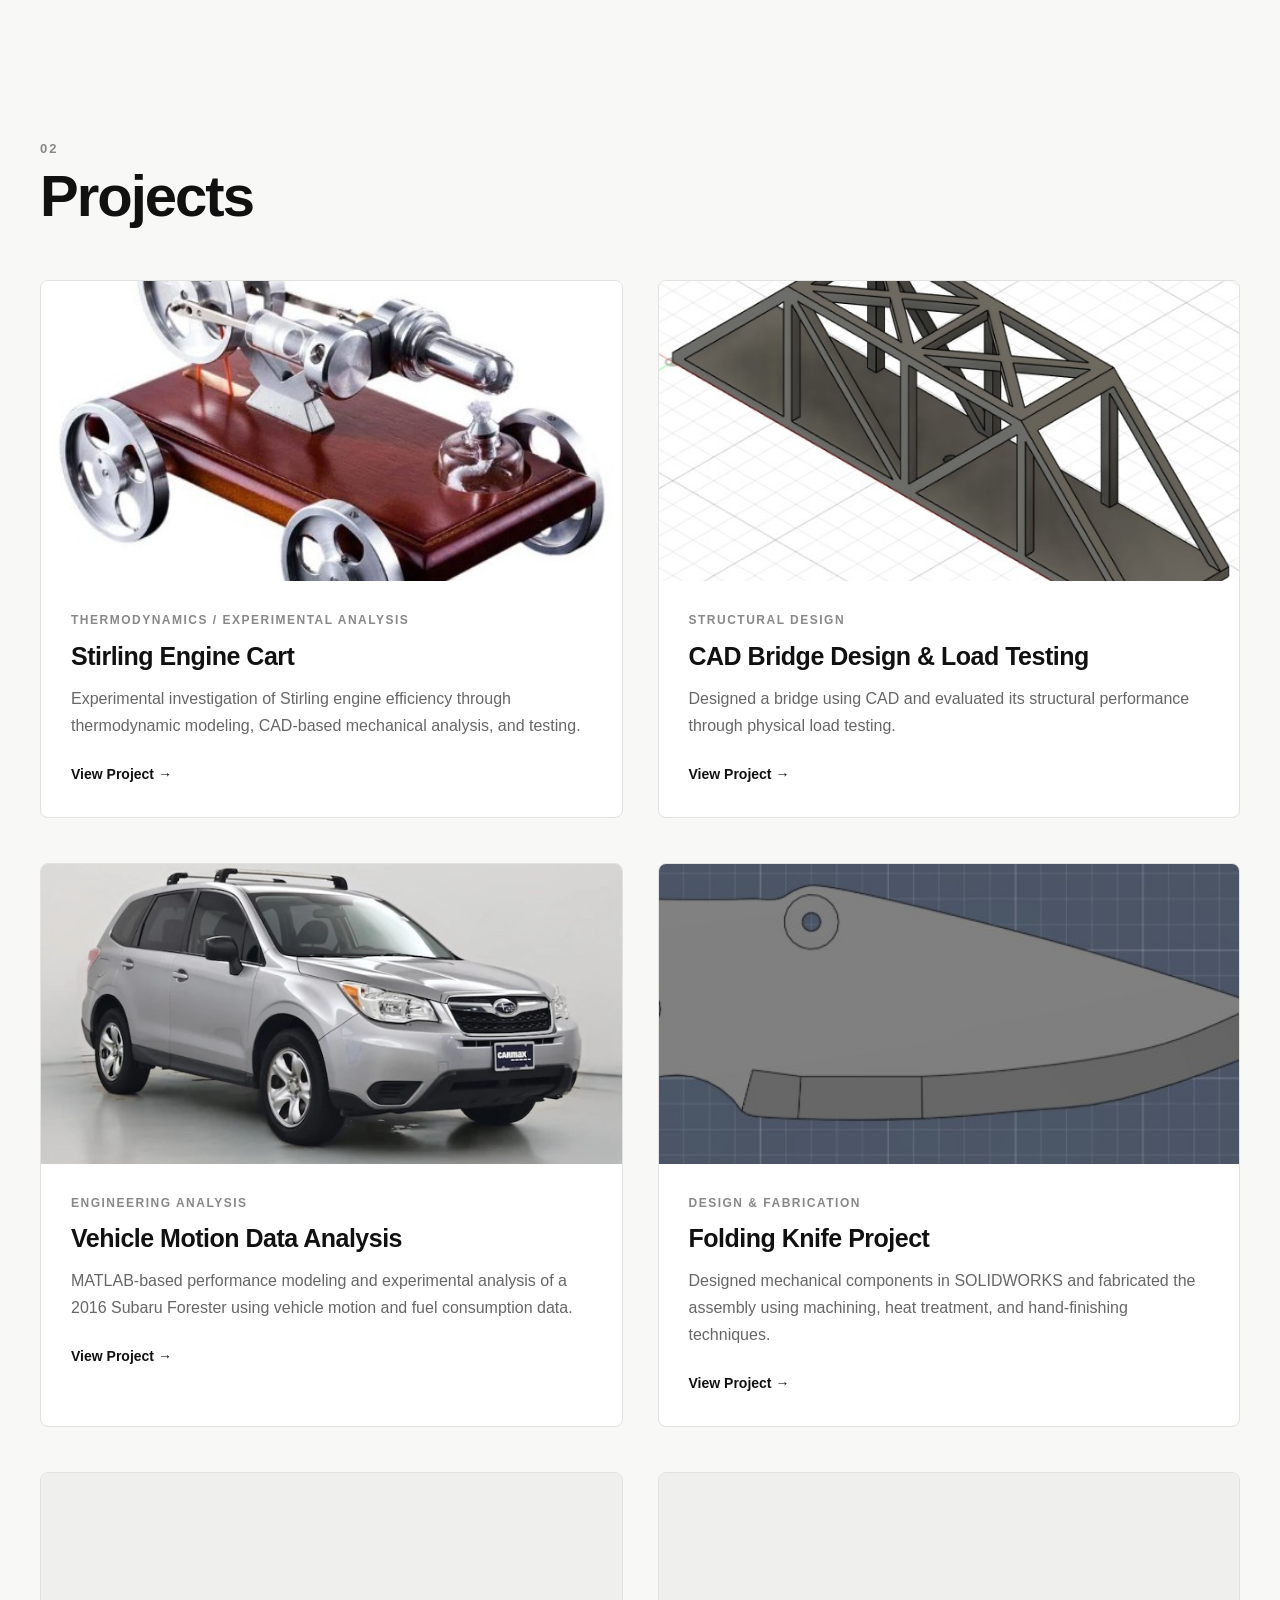
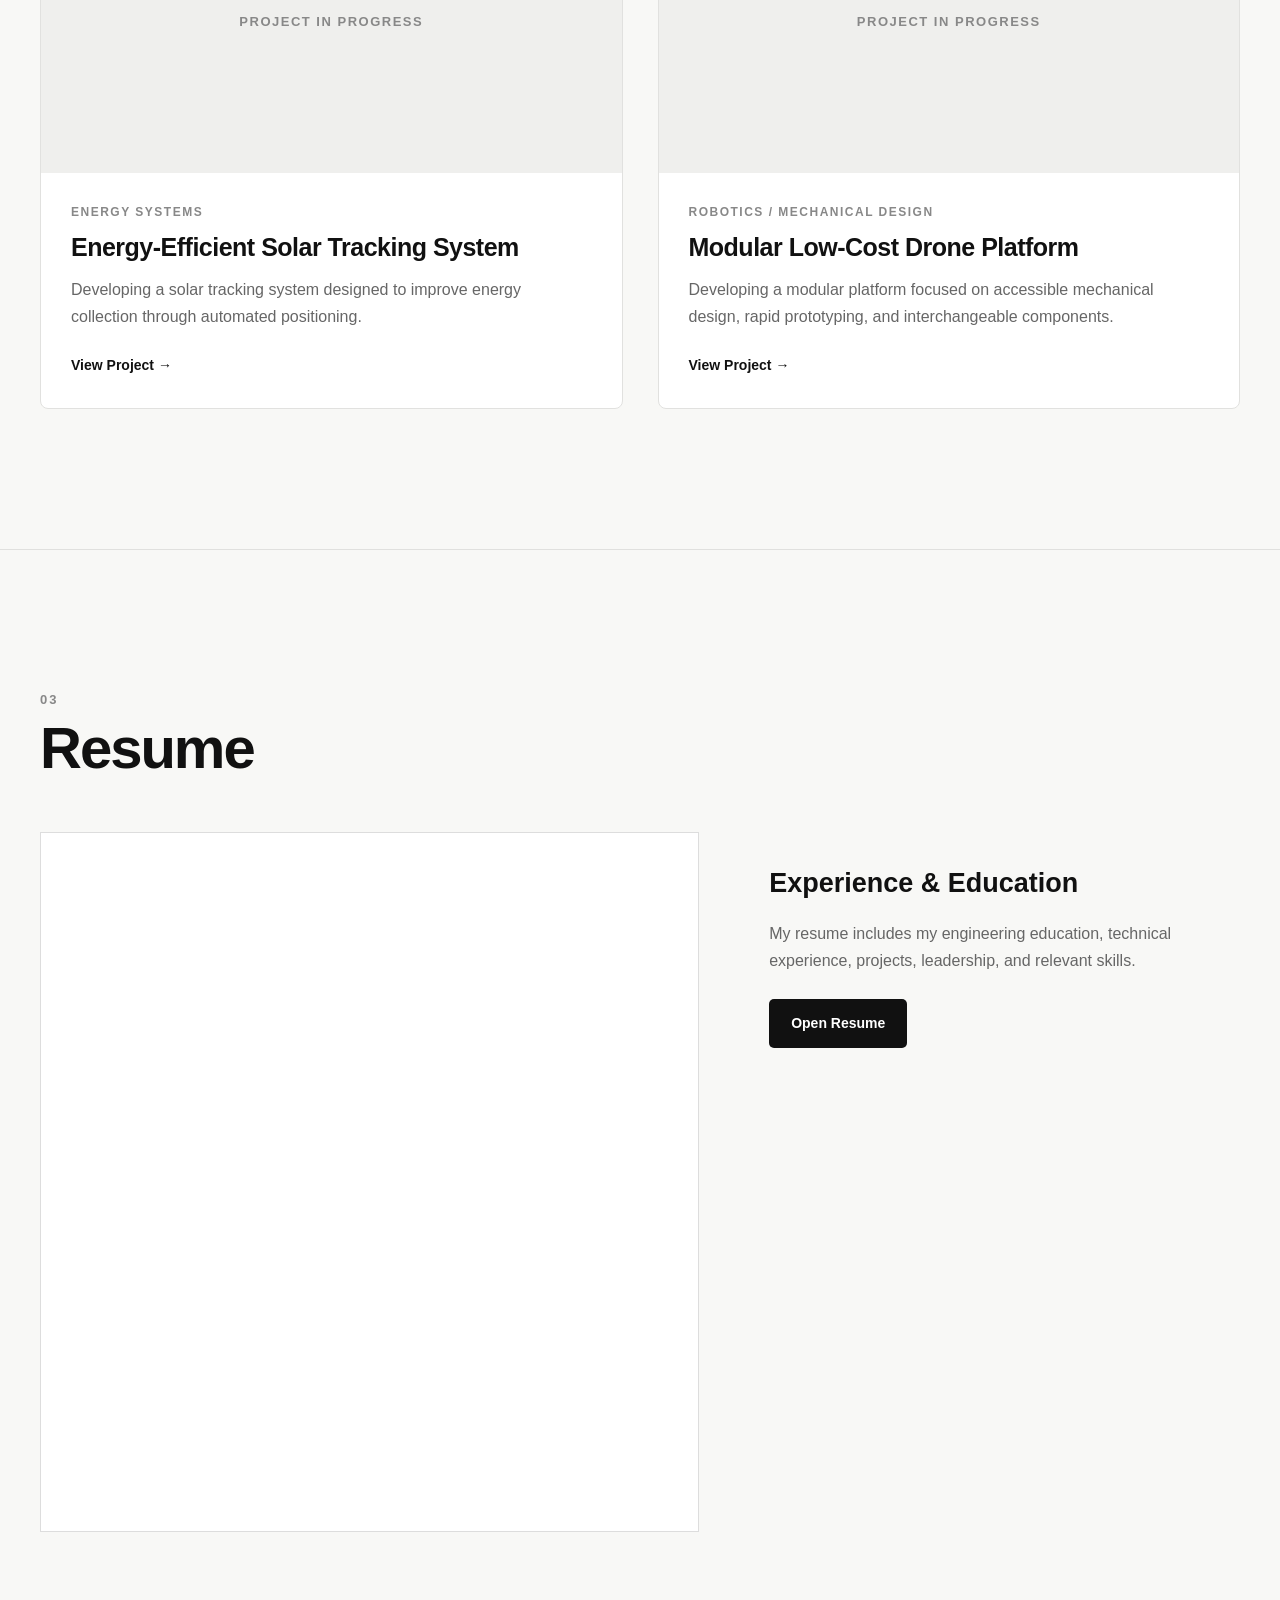
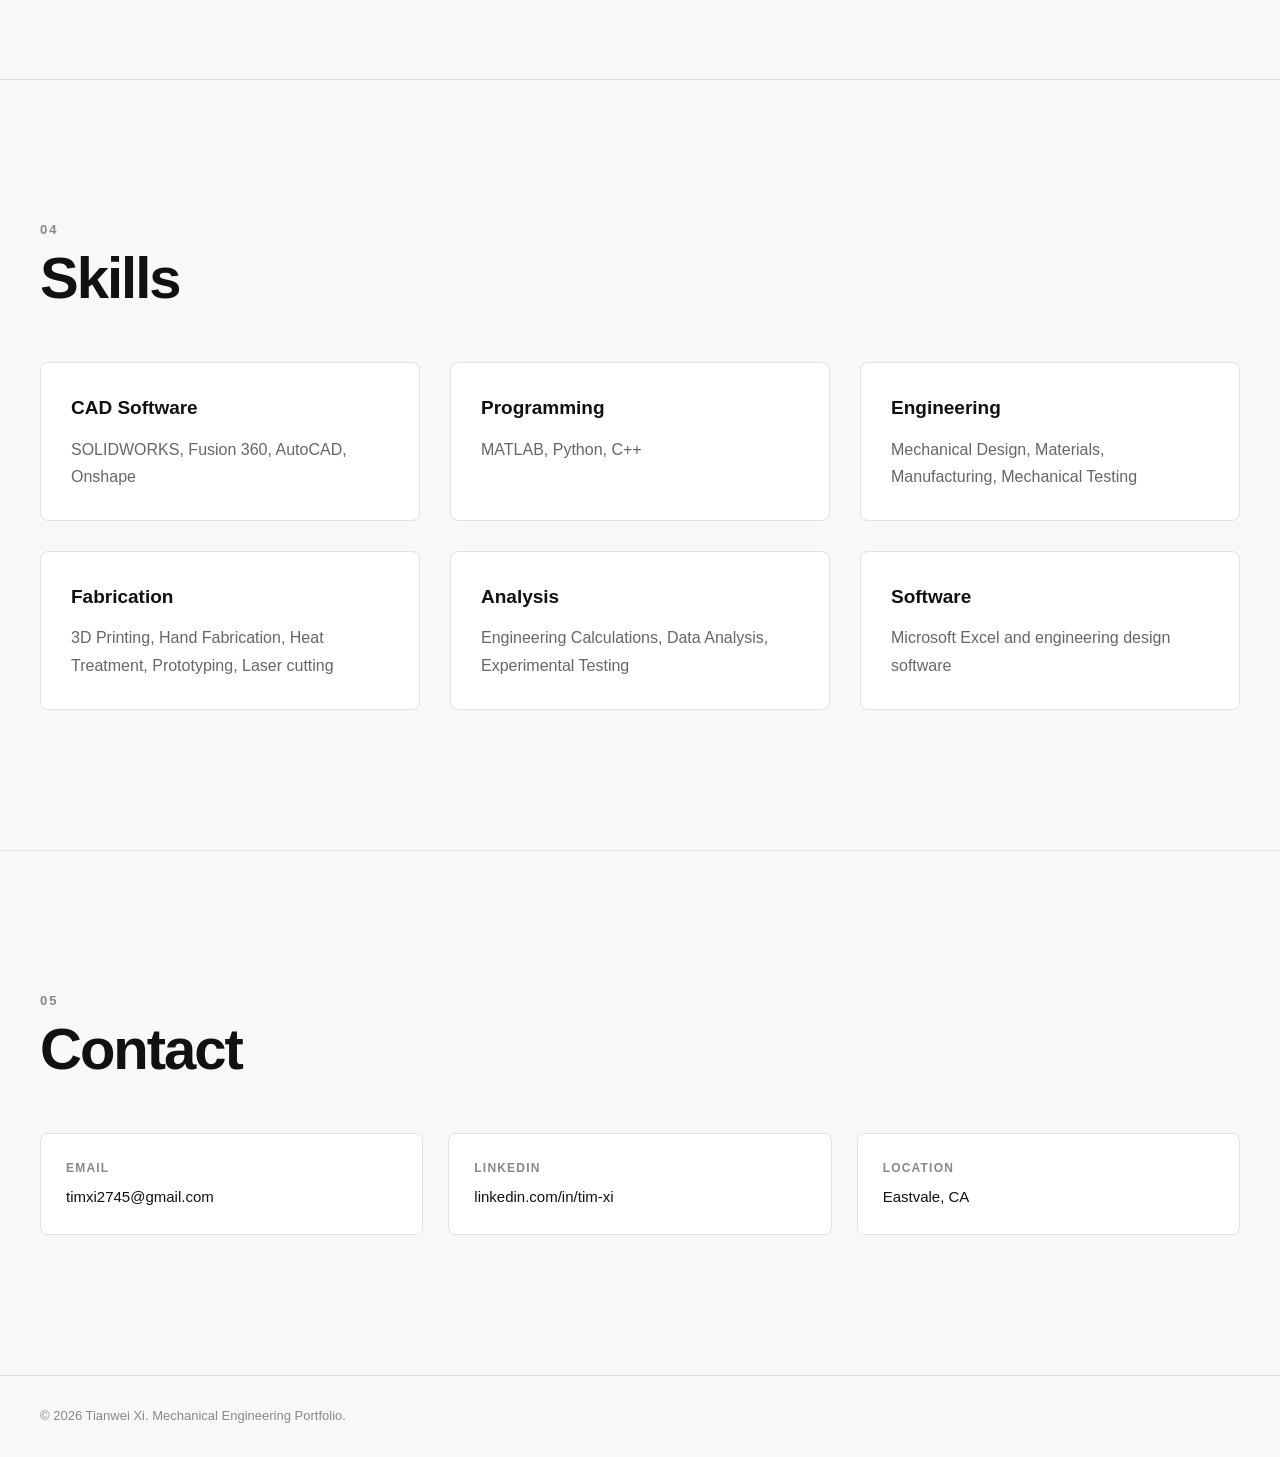
==== commit 4daf7b97: "Update services listed in index.html" ====
--- a/index.html
+++ b/index.html
@@ -534,7 +534,7 @@
 
                         <p>
                             3D Printing, Hand Fabrication, Heat Treatment,
-                            Prototyping
+                            Prototyping, Laser cutting
                         </p>
 
                     </div>
